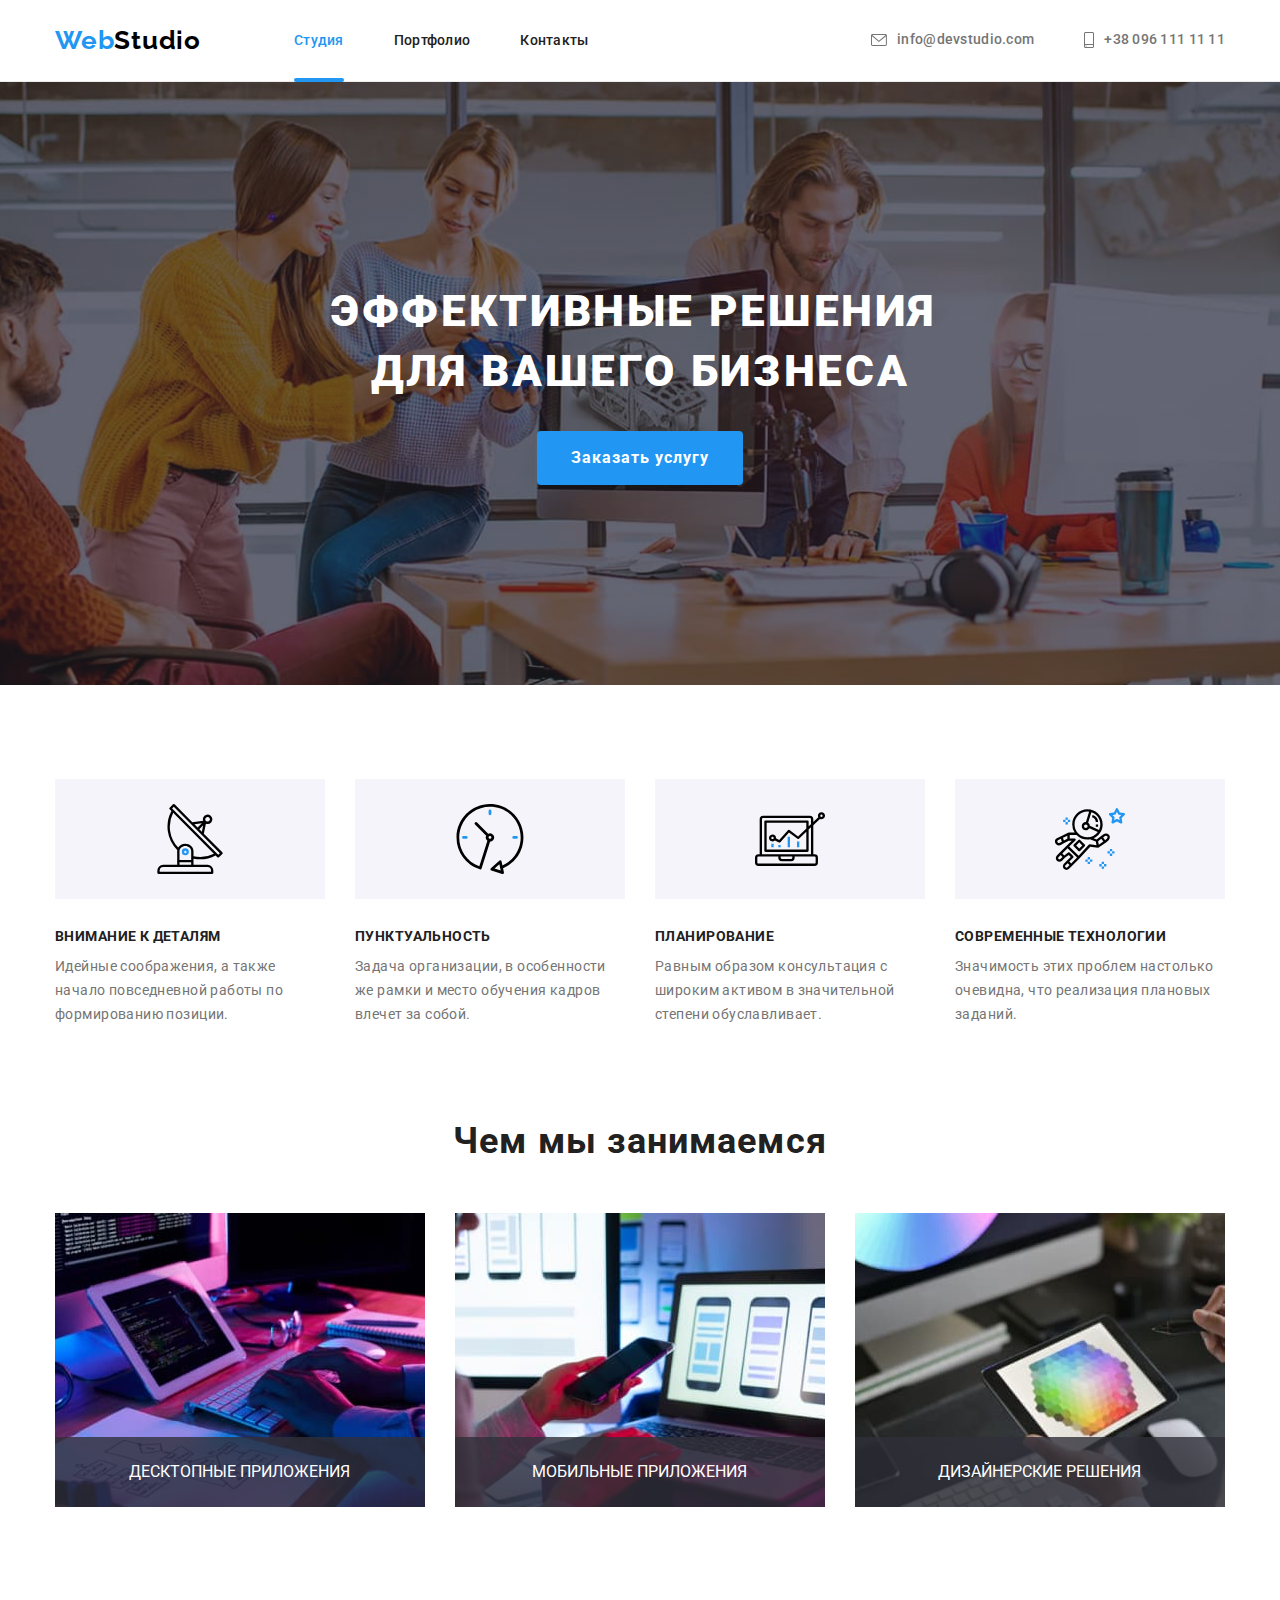
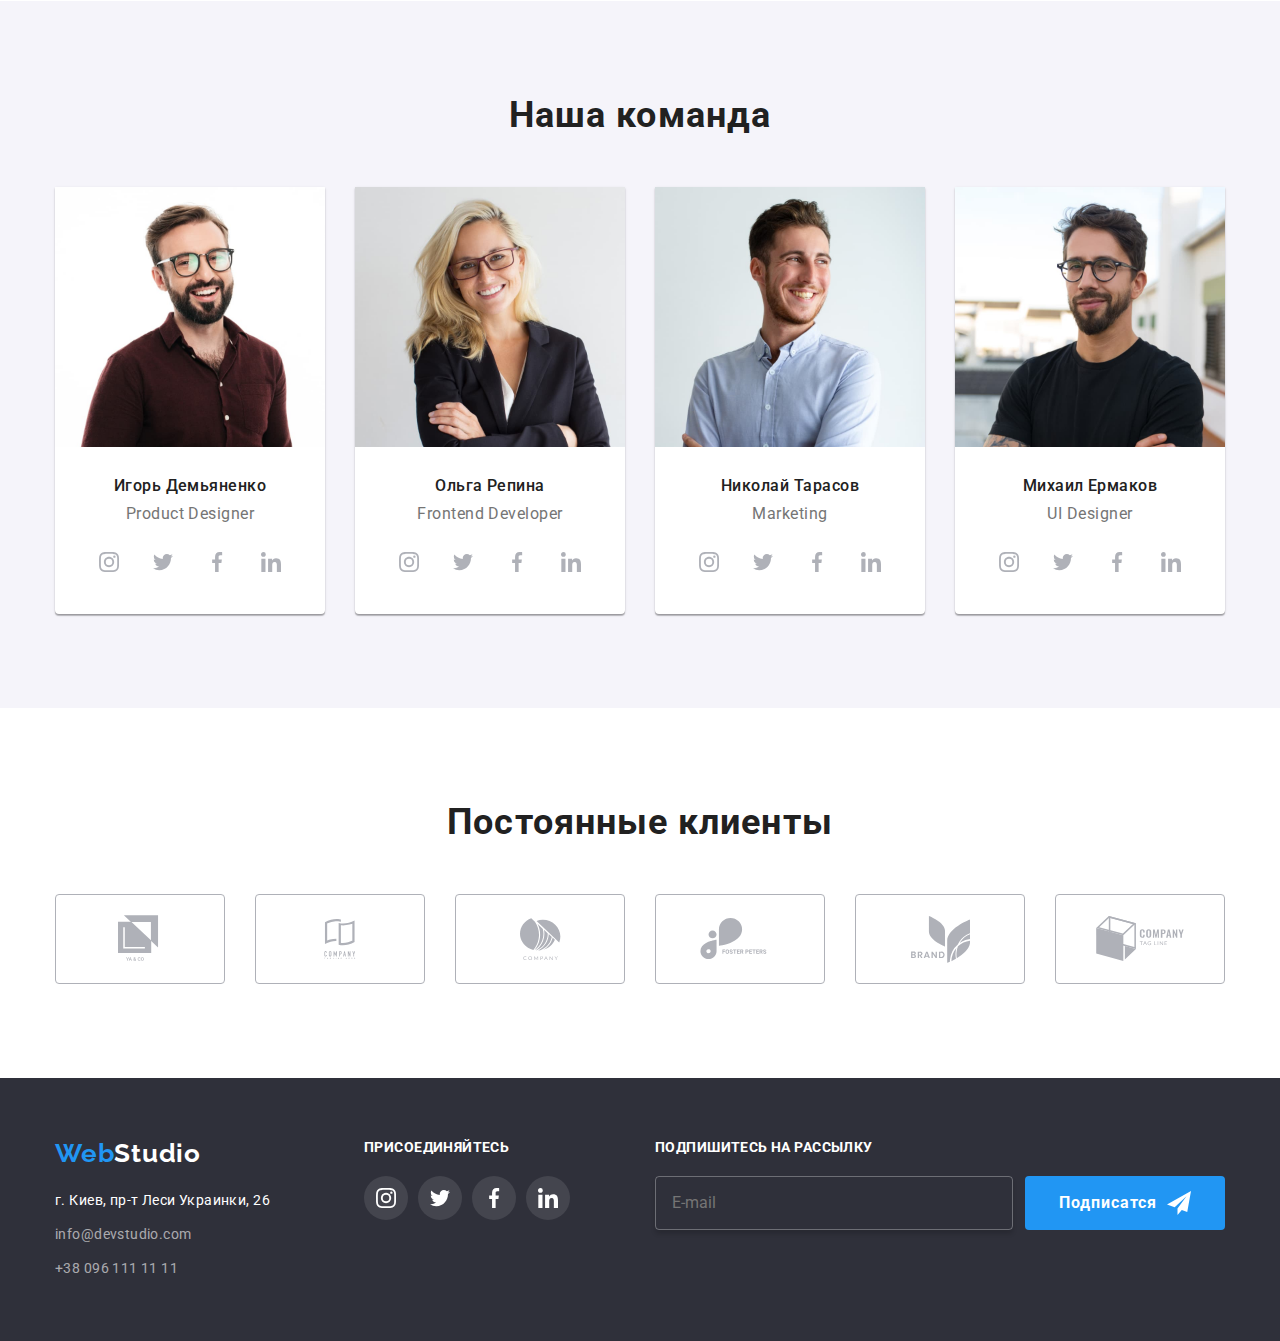
==== index.html @ 0a9b597f "added initial data" ====
<!DOCTYPE html>
<html lang="ru">
  <head>
    <meta charset="UTF-8" />
    <meta http-equiv="X-UA-Compatible" content="IE=edge" />
    <meta name="viewport" content="width=device-width, initial-scale=1.0" />
    <title>goit-markup-hw-01</title>
    <link
      href="https://fonts.googleapis.com/css2?family=Raleway:wght@700&family=Roboto:wght@400;500;700;900&display=swap"
      rel="stylesheet"
    />
    <link
      rel="stylesheet"
      href="https://cdnjs.cloudflare.com/ajax/libs/modern-normalize/1.0.0/modern-normalize.min.css"
    />
    <link rel="stylesheet" href="./CSS/styles.css" />
  </head>
  <body>
    <header class="header">
      <div class="container header-panel">
        <a href="./index.html" class="logo link-logo"><span class="logo-highlight">Web</span>Studio</a>
        <nav class="header-navigation">
          <ul class="navigation-list list">
            <li class="item"><a href="./index.html" class="link current">Студия</a></li>
            <li class="item"><a href="./portfolio.html" class="link">Портфолио</a></li>
            <li class="item"><a href="#" class="link">Контакты</a></li>
          </ul>
        </nav>
        <ul class="header-contacts-list list">
          <li class="item">
            <a href="mailto:info@devstudio.com" class="mail link">
              <svg class="icon-contacts" width="16" height="12">
                <use href="./images/firsticon.svg#icon-envelope"></use>
              </svg>
              info@devstudio.com
            </a>
          </li>
          <li class="item">
            <a href="tel:+380961111111" class="phone link">
              <svg class="icon-contacts" width="10" height="16">
                <use href="./images/firsticon.svg#icon-smartphone"></use>
              </svg>
              +38 096 111 11 11</a
            >
          </li>
        </ul>
      </div>
    </header>
    <main>
      <section class="hero">
        <h1 class="hero-title">Эффективные решения <br />для вашего бизнеса</h1>
        <button type="button" data-modal-open class="button-primary">Заказать услугу</button>
      </section>
      <section class="features">
        <div class="container">
          <h2 class="hidden-title">Наши особенности</h2>
          <ul class="features-list list">
            <li class="features-item">
              <div class="shell-icon">
                <svg class="icon" width="70" height="70">
                  <use href="./images/firsticon.svg#icon-antenna"></use>
                </svg>
              </div>
              <h3 class="title">Внимание к деталям</h3>
              <p class="text">Идейные соображения, а также начало повседневной работы по формированию позиции.</p>
            </li>
            <li class="features-item">
              <div class="shell-icon">
                <svg class="icon" width="70" height="70">
                  <use href="./images/firsticon.svg#icon-clock"></use>
                </svg>
              </div>
              <h3 class="title">Пунктуальность</h3>
              <p class="text">Задача организации, в особенности же рамки и место обучения кадров влечет за собой.</p>
            </li>
            <li class="features-item">
              <div class="shell-icon">
                <svg class="icon" width="70" height="70">
                  <use href="./images/firsticon.svg#icon-diagram"></use>
                </svg>
              </div>
              <h3 class="title">Планирование</h3>
              <p class="text">Равным образом консультация с широким активом в значительной степени обуславливает.</p>
            </li>
            <li class="features-item astronaut">
              <div class="shell-icon">
                <svg class="icon" width="70" height="70">
                  <use href="./images/firsticon.svg#icon-astronaut"></use>
                </svg>
              </div>
              <h3 class="title">Современные технологии</h3>
              <p class="text">Значимость этих проблем настолько очевидна, что реализация плановых заданий.</p>
            </li>
          </ul>
        </div>
      </section>
      <section class="work">
        <div class="container">
          <h2 class="work-title">Чем мы занимаемся</h2>
          <ul class="work-list list">
            <li class="work-item">
              <img src="./images/box1.jpg" alt="box1" width="370" class="work-img" />
              <p class="work-text">ДЕСКТОПНЫЕ ПРИЛОЖЕНИЯ</p>
            </li>
            <li class="work-item">
              <img src="./images/box2.jpg" alt="box2" width="370" class="work-img" />
              <p class="work-text">МОБИЛЬНЫЕ ПРИЛОЖЕНИЯ</p>
            </li>
            <li class="work-item">
              <img src="./images/box3.jpg" alt="box3" width="370" class="work-img" />
              <p class="work-text">ДИЗАЙНЕРСКИЕ РЕШЕНИЯ</p>
            </li>
          </ul>
        </div>
      </section>
      <section class="team">
        <div class="container">
          <h2 class="team-title">Наша команда</h2>
          <ul class="team-list list">
            <li class="list-item">
              <img src="./images/igor.jpg" alt="Игорь Демьяненко" width="270" class="team-photo" />
              <div class="team-description">
                <h3 class="title">Игорь Демьяненко</h3>
                <p class="text">Product Designer</p>
                <ul class="team-icon list">
                  <li class="icon-item">
                    <a
                      href="https://www.instagram.com/?hl=ru"
                      class="link-team-social"
                      target="_blank"
                      rel="noopener noreferer"
                    >
                      <svg class="icon-social" width="20" height="20">
                        <use href="./images/firsticon.svg#icon-instagram"></use>
                      </svg>
                    </a>
                  </li>
                  <li class="icon-item">
                    <a href="#" class="link-team-social" target="_blank" rel="noopener noreferer">
                      <svg class="icon-social" width="20" height="20">
                        <use href="./images/firsticon.svg#icon-twitter"></use>
                      </svg>
                    </a>
                  </li>
                  <li class="icon-item">
                    <a href="#" class="link-team-social" target="_blank" rel="noopener noreferer">
                      <svg class="icon-social" width="20" height="20">
                        <use href="./images/firsticon.svg#icon-facebook"></use>
                      </svg>
                    </a>
                  </li>
                  <li class="icon-item">
                    <a href="#" class="link-team-social" target="_blank" rel="noopener noreferer">
                      <svg class="icon-social" width="20" height="20">
                        <use href="./images/firsticon.svg#icon-linkedin"></use>
                      </svg>
                    </a>
                  </li>
                </ul>
              </div>
            </li>
            <li class="list-item">
              <img src="./images/olga.jpg" alt="Ольга Репина" width="270" class="team-photo" />
              <div class="team-description">
                <h3 class="title">Ольга Репина</h3>
                <p class="text">Frontend Developer</p>
                <ul class="team-icon list">
                  <li class="icon-item">
                    <a href="#" class="link-team-social" target="_blank" rel="noopener noreferer">
                      <svg class="icon-social" width="20" height="20">
                        <use href="./images/firsticon.svg#icon-instagram"></use>
                      </svg>
                    </a>
                  </li>
                  <li class="icon-item">
                    <a href="#" class="link-team-social" target="_blank" rel="noopener noreferer">
                      <svg class="icon-social" width="20" height="20">
                        <use href="./images/firsticon.svg#icon-twitter"></use>
                      </svg>
                    </a>
                  </li>
                  <li class="icon-item">
                    <a href="#" class="link-team-social" target="_blank" rel="noopener noreferer">
                      <svg class="icon-social" width="20" height="20">
                        <use href="./images/firsticon.svg#icon-facebook"></use>
                      </svg>
                    </a>
                  </li>
                  <li class="icon-item">
                    <a href="#" class="link-team-social" target="_blank" rel="noopener noreferer">
                      <svg class="icon-social" width="20" height="20">
                        <use href="./images/firsticon.svg#icon-linkedin"></use>
                      </svg>
                    </a>
                  </li>
                </ul>
              </div>
            </li>
            <li class="list-item">
              <img src="./images/nik.jpg" alt="Николай Тарасов" width="270" class="team-photo" />
              <div class="team-description">
                <h3 class="title">Николай Тарасов</h3>
                <p class="text">Marketing</p>
                <ul class="team-icon list">
                  <li class="icon-item">
                    <a href="#" class="link-team-social" target="_blank" rel="noopener noreferer">
                      <svg class="icon-social" width="20" height="20">
                        <use href="./images/firsticon.svg#icon-instagram"></use>
                      </svg>
                    </a>
                  </li>
                  <li class="icon-item">
                    <a href="#" class="link-team-social" target="_blank" rel="noopener noreferer">
                      <svg class="icon-social" width="20" height="20">
                        <use href="./images/firsticon.svg#icon-twitter"></use>
                      </svg>
                    </a>
                  </li>
                  <li class="icon-item">
                    <a href="#" class="link-team-social" target="_blank" rel="noopener noreferer">
                      <svg class="icon-social" width="20" height="20">
                        <use href="./images/firsticon.svg#icon-facebook"></use>
                      </svg>
                    </a>
                  </li>
                  <li class="icon-item">
                    <a href="#" class="link-team-social" target="_blank" rel="noopener noreferer">
                      <svg class="icon-social" width="20" height="20">
                        <use href="./images/firsticon.svg#icon-linkedin"></use>
                      </svg>
                    </a>
                  </li>
                </ul>
              </div>
            </li>
            <li class="list-item">
              <img src="./images/mikel.jpg" alt="Михаил Ермаков" width="270" class="team-photo" />
              <div class="team-description">
                <h3 class="title">Михаил Ермаков</h3>
                <p class="text">UI Designer</p>
                <ul class="team-icon list">
                  <li class="icon-item">
                    <a href="#" class="link link-team-social" target="_blank" rel="noopener noreferer">
                      <svg class="icon-social" width="20" height="20">
                        <use href="./images/firsticon.svg#icon-instagram"></use>
                      </svg>
                    </a>
                  </li>
                  <li class="icon-item">
                    <a href="#" class="link link-team-social" target="_blank" rel="noopener noreferer">
                      <svg class="icon-social" width="20" height="20">
                        <use href="./images/firsticon.svg#icon-twitter"></use>
                      </svg>
                    </a>
                  </li>
                  <li class="icon-item">
                    <a href="#" class="link link-team-social" target="_blank" rel="noopener noreferer">
                      <svg class="icon-social" width="20" height="20">
                        <use href="./images/firsticon.svg#icon-facebook"></use>
                      </svg>
                    </a>
                  </li>
                  <li class="icon-item">
                    <a href="#" class="link link-team-social" target="_blank" rel="noopener noreferer">
                      <svg class="icon-social" width="20" height="20">
                        <use href="./images/firsticon.svg#icon-linkedin"></use>
                      </svg>
                    </a>
                  </li>
                </ul>
              </div>
            </li>
          </ul>
        </div>
      </section>
      <section class="regular-customers">
        <div class="container">
          <h1 class="clients-title">Постоянные клиенты</h1>
          <ul class="clients-list">
            <li class="clients-item">
              <a href="#" class="link clients-link">
                <svg class="icon-social" width="44.27" height="49.23">
                  <use href="./images/firsticon.svg#icon-logo1"></use>
                </svg>
              </a>
            </li>
            <li class="clients-item">
              <a href="#" class="link clients-link">
                <svg class="icon-social" width="52" height="40">
                  <use href="./images/firsticon.svg#icon-logo2"></use>
                </svg>
              </a>
            </li>
            <li class="clients-item">
              <a href="#" class="link clients-link">
                <svg class="icon-social" width="41" height="42.6">
                  <use href="./images/firsticon.svg#icon-logo3"></use>
                </svg>
              </a>
            </li>
            <li class="clients-item">
              <a href="#" class="link clients-link">
                <svg class="icon-social" width="79.66" height="42.02">
                  <use href="./images/firsticon.svg#icon-logo4"></use>
                </svg>
              </a>
            </li>
            <li class="clients-item">
              <a href="#" class="link clients-link">
                <svg class="icon-social" width="59" height="47">
                  <use href="./images/firsticon.svg#icon-logo5"></use>
                </svg>
              </a>
            </li>
            <li class="clients-item">
              <a href="#" class="link clients-link">
                <svg class="icon-social" width="88.48" height="45.44">
                  <use href="./images/firsticon.svg#icon-logo6"></use>
                </svg>
              </a>
            </li>
          </ul>
        </div>
      </section>
    </main>

    <footer class="footer">
      <div class="container footer-container">
        <div class="logo-address-foter">
          <a href="/" class="logo footer-logo"> <span class="logo-highlight">Web</span>Studio </a>
          <address class="footer-address">
            <ul class="address-list list">
              <li class="address-list-location address-item">
                <a
                  href="https://goo.gl/maps/eqV23aZUYZTrV4pg6"
                  target="_blank"
                  rel="noopener noreferrer"
                  class="link map"
                >
                  г. Киев, пр-т Леси Украинки, 26
                </a>
              </li>
              <li class="address-item">
                <a href="mailto:info@devstudio.com" class="footer-mail link"> info@devstudio.com </a>
              </li>
              <li class="address-item">
                <a href="tel:+380961111111" class="footer-phone link"> +38 096 111 11 11 </a>
              </li>
            </ul>
          </address>
        </div>

        <div class="footer-social">
          <b class="social-text">ПРИСОЕДИНЯЙТЕСЬ</b>
          <ul class="team-icon list">
            <li class="icon-item">
              <a href="#" class="link-footer-social" target="_blank" rel="noopener noreferer">
                <svg class="icon-social" width="20" height="20">
                  <use href="./images/firsticon.svg#icon-instagram"></use>
                </svg>
              </a>
            </li>
            <li class="icon-item">
              <a href="#" class="link-footer-social" target="_blank" rel="noopener noreferer">
                <svg class="icon-social" width="20" height="20">
                  <use href="./images/firsticon.svg#icon-twitter"></use>
                </svg>
              </a>
            </li>
            <li class="icon-item">
              <a href="#" class="link-footer-social" target="_blank" rel="noopener noreferer">
                <svg class="icon-social" width="20" height="20">
                  <use href="./images/firsticon.svg#icon-facebook"></use>
                </svg>
              </a>
            </li>
            <li class="icon-item">
              <a href="#" class="link-footer-social" target="_blank" rel="noopener noreferer">
                <svg class="icon-social" width="20" height="20">
                  <use href="./images/firsticon.svg#icon-linkedin"></use>
                </svg>
              </a>
            </li>
          </ul>
        </div>

        <div class="subscribe">
          <b class="title-subscribe">Подпишитесь на рассылку</b>
          <form name="subscribe" class="subscribe-form">
            <input type="email" name="email" placeholder=" " class="input-email" autocomplete="off" />
            <label class="subscribe-label">E-mail</label>
            <button type="submit" class="button-primary button-send">
              <span>Подписатся</span>
              <svg class="icon-send" width="24" height="24">
                <use href="./images/firsticon.svg#icon-send"></use>
              </svg>
            </button>
          </form>
        </div>
      </div>
    </footer>

    <div class="backdrop is-hidden" data-modal>
      <div class="modal">
        <button type="button" class="close-modal-container" data-modal-close>
          <svg class="close-modal" width="18" height="18">
            <use href="./images/firsticon.svg#icon-close"></use>
          </svg>
        </button>
        <p class="modal-title">Оставьте свои данные, мы вам перезвоним</p>
        <form name="feedback-form">
          <ul class="list-modal list">
            <li class="list-modal__item">
              <label class="form-group">
                <span class="modal-label">Имя</span>
                <input type="text" name="name" class="modal-input" />
                <svg class="input-icon" width="18" height="18">
                  <use href="./images/firsticon.svg#icon-person-black"></use>
                </svg>
              </label>
            </li>

            <li class="list-modal__item">
              <label class="form-group">
                <span class="modal-label"> Телефон </span>
                <input type="tel" name="phone" class="modal-input" />
                <svg class="input-icon" width="18" height="18">
                  <use href="./images/firsticon.svg#icon-phone"></use>
                </svg>
              </label>
            </li>

            <li class="list-modal__item">
              <label class="form-group">
                <span class="modal-label"> Почта </span>
                <input type="email" name="mail" class="modal-input" />
                <svg class="input-icon" width="18" height="18">
                  <use href="./images/firsticon.svg#icon-post"></use>
                </svg>
              </label>
            </li>

            <li class="list-modal__item">
              <label class="form-group">
                <span class="modal-label"> Комментарий </span>
                <textarea name="comments" rows="10" placeholder="Введите текст" class="modal-textarea"></textarea>
              </label>
            </li>

            <li class="list-modal__item">
              <label class="agreement">
                <input type="checkbox" name="agreement" class="checkbox" />
                <span class="custom-checkbox"><span class="checkbox-icon"></span> </span>
                Соглашаюсь с рассылкой и принимаю <a href="#" class="link-agreement">Условия договора</a>
              </label>
            </li>
          </ul>

          <button type="submit" class="button-primary button-modal">Отправить</button>
        </form>
      </div>
    </div>
    <script src="./js/modal.js"></script>
  </body>
</html>
---- CSS/styles.css ----
:root {
  --primary-white-color: #ffffff;
  --active-color: #2196f3;
  --dominant-text-color: #757575;
  --logo-link-color: #000000;
  --main-dark-color: #212121;
  --bgc-grayish: #f5f4fa;
  --dark-bgc: #2f303a;
  --bgc-hero-section: #c4c4c4;
  --gradient-hero: rgba(47, 48, 58, 0.4), rgba(47, 48, 58, 0.4);
  --color-mail-phone: rgba(255, 255, 255, 0.6);
  --color-border-portfolio: #eeeeee;
  --color-border-header: #ececec;
  --team-icon-color: #afb1b8;
  --portfolio-item-gap: 30px;
  --card-shadow: 0px 1px 3px rgba(0, 0, 0, 0.12), 0px 1px 1px rgba(0, 0, 0, 0.14), 0px 2px 1px rgba(0, 0, 0, 0.2);
  --card-shadow-portfolio: 0px 1px 1px rgba(0, 0, 0, 0.12), 0px 4px 4px rgba(0, 0, 0, 0.06),
    1px 4px 6px rgba(0, 0, 0, 0.16);
  --shadow-button: 0px 3px 1px rgba(0, 0, 0, 0.1), 0px 1px 2px rgba(0, 0, 0, 0.08), 0px 2px 2px rgba(0, 0, 0, 0.12);
  --bgc-icon-footer: rgba(255, 255, 255, 0.1);
  --modal-placeholder-color: rgba(117, 117, 117, 0.5);
  --color-modal-input-border: rgba(33, 33, 33, 0.2);
  --bgc-work-text: rgba(47, 48, 58, 0.8);
  --bgc-thumb-overlay: rgba(33, 150, 243, 0.9);
  --bgc-modal-backdrop: rgba(0, 0, 0, 0.2);
  --button-modal-shadow: 0px 4px 4px rgba(0, 0, 0, 0.15);
  --border-input-email: rgba(255, 255, 255, 0.3);
  --main-cubic: cubic-bezier(0.4, 0, 0.2, 1);
}

/*#region ---Common Styles--- */

body {
  font-family: 'Roboto', sans-serif;
  color: var(--dominant-text-color);
  background-color: var(--primary-white-color);
}

h1,
h2,
h3,
h4,
h5,
h6,
p,
ul {
  margin: 0;
  padding: 0;
}

img {
  display: block;
  max-width: 100%;
}

.container {
  width: 1200px;
  padding: 0 15px;
  margin: 0 auto;
}

.header,
.work,
.features {
  background-color: var(--primary-white-color);
}

.link {
  text-decoration: none;
  transition: color 250ms var(--main-cubic);
}

.link-logo {
  text-decoration: none;
}

.logo.footer-logo {
  display: inline-block;
  margin-bottom: 20px;
  text-decoration: none;
  color: var(--primary-white-color);
}

.link:hover,
.link:focus {
  color: var(--active-color);
}

.list {
  list-style: none;
}

.hidden-title {
  position: absolute !important;
  clip: rect(1px 1px 1px 1px);
  clip: rect(1px, 1px, 1px, 1px);
  padding: 0 !important;
  border: 0 !important;
  height: 1px !important;
  width: 1px !important;
  overflow: hidden;
}

/*#endregion -------------------- Common Styles End -------------------- */

/*#region ---Header--- */

.header {
  border-bottom: 1px solid var(--color-border-header);
}

.header-panel {
  display: flex;
  align-items: center;
}

.logo {
  margin-right: 93px;

  font-family: 'Raleway', sans-serif;
  font-style: normal;
  font-weight: bold;
  font-size: 26px;
  line-height: 1.2;
  letter-spacing: 0.03em;
  color: var(--logo-link-color);
}

.logo-highlight {
  color: var(--active-color);
}

.navigation-list.list {
  display: flex;
}

.navigation-list .item + .item {
  margin-left: 50px;
}

.navigation-list .link {
  display: block;
  padding-top: 32px;
  padding-bottom: 32px;

  font-weight: 500;
  font-size: 14px;
  line-height: 1.2;
  letter-spacing: 0.02em;
  color: var(--main-dark-color);
  transition: color 250ms var(--main-cubic);
}

.navigation-list .link:hover,
.navigation-list .link:focus {
  color: var(--active-color);
}

.link.current {
  color: var(--active-color);
  position: relative;
}

.link.current::after {
  content: '';
  position: absolute;
  display: block;
  width: 100%;
  height: 4px;
  margin-bottom: -1px;
  bottom: 0;
  left: 0;
  background-color: var(--active-color);
  border-radius: 2px;
}

.header-contacts-list {
  display: flex;
  margin-left: auto;
}

.header-contacts-list .item + .item {
  margin-left: 50px;
}

.mail,
.phone {
  display: inline-flex;
  padding-top: 32px;
  padding-bottom: 32px;
  align-items: center;
  font-weight: 500;
  font-size: 14px;
  line-height: 1.14;
  letter-spacing: 0.02em;
  color: var(--dominant-text-color);
}

.icon-contacts {
  margin-right: 10px;
  fill: currentColor;
}

/*#endregion ---Header end--- */

/*#region ---button--- */
.button {
  display: inline-block;
  padding: 6px 22px;

  border-radius: 4px;
  border-color: transparent;
  font-family: inherit;
  font-weight: 500;
  font-size: 16px;
  line-height: 1.62;
  text-align: center;
  letter-spacing: 0.03em;

  background-color: var(--bgc-grayish);
  color: var(--main-dark-color);

  transition: background-color 250ms var(--main-cubic), color 250ms var(--main-cubic),
    box-shadow 250ms var(--main-cubic);
}

.button:hover,
.button:focus {
  background-color: var(--active-color);
  color: var(--primary-white-color);
  cursor: pointer;
  box-shadow: var(--shadow-button);
}

.button-primary {
  display: inline-block;
  min-width: 200px;
  padding: 10px 32px;

  border-radius: 4px;
  border-color: transparent;
  align-items: center;
  text-align: center;

  font-family: inherit;
  font-weight: 700;
  font-size: 16px;
  line-height: 1.87;
  letter-spacing: 0.06em;

  color: var(--primary-white-color);
  background-color: var(--active-color);
}

.button-primary:focus,
.button-primary:hover {
  cursor: pointer;
}

/*#endregion ---button end--- */

/*#region ----Footer---- */

.footer {
  padding: 60px 0;
  background-color: var(--dark-bgc);
}

.footer-container {
  display: flex;
}

.address-list-location {
  font-size: 14px;
  line-height: 1.71;
  letter-spacing: 0.03em;
}

.address-item:not(:last-child) {
  margin-bottom: 10px;
}

.map {
  font-family: inherit;
  font-style: normal;
  font-weight: normal;
  font-size: 14px;
  line-height: 1.71;
  letter-spacing: 0.03em;

  color: var(--primary-white-color);
}

.footer-mail,
.footer-phone {
  font-family: inherit;
  font-style: normal;
  font-weight: normal;
  font-size: 14px;
  line-height: 1.71;
  letter-spacing: 0.03em;

  color: var(--color-mail-phone);
}

.social-text {
  display: inline-block;
  margin-bottom: 20px;
  font-weight: 700;
  font-size: 14px;
  line-height: 1.14;
  letter-spacing: 0.03em;
  text-transform: uppercase;

  color: var(--primary-white-color);
}

.footer-social {
  margin-left: 70px;
}

.subscribe {
  margin-left: auto;
}

.subscribe-label {
  position: absolute;
  top: 50%;
  left: 17px;
  transform: translateY(-50%);
}

.title-subscribe {
  display: inline-block;
  margin-bottom: 20px;

  font-weight: bold;
  font-size: 14px;
  line-height: 1.14;
  letter-spacing: 0.03em;
  text-transform: uppercase;

  color: var(--primary-white-color);
}

.subscribe-form {
  position: relative;
  display: flex;
}

.input-email {
  padding: 15px 16px;
  min-width: 358px;

  color: var(--primary-white-color);
  background-color: transparent;
  border: 1px solid var(--border-input-email);
  box-shadow: var(--button-modal-shadow);
  border-radius: 4px;
}

.input-email:focus + .subscribe-label,
.input-email:not(:placeholder-shown) + .subscribe-label {
  opacity: 0;
}

.icon-send {
  margin-left: 10px;
}

.button-send {
  display: flex;
  justify-content: center;
  align-items: center;
  fill: var(--primary-white-color);

  min-height: 50px;
  margin-left: 12px;
}
/*#endregion ---Footer end--- */

/*#region -------------------- Index -------------------- */
.hero {
  max-width: 1600px;
  margin-left: auto;
  margin-right: auto;
  padding: 200px 0;

  text-align: center;

  background-color: var(--bgc-hero-section);
  background-image: linear-gradient(var(--gradient-hero)), url(../images/hero.jpg);
  background-position: center;
  background-size: cover;
  background-repeat: no-repeat;
}

.hero-title {
  margin-bottom: 30px;
  font-weight: 900;
  font-size: 44px;
  line-height: 1.36;
  letter-spacing: 0.06em;
  text-transform: uppercase;
  white-space: pre;

  color: var(--primary-white-color);
}

.work {
  padding-bottom: 94px;
}

.features,
.team,
.portfolio,
.regular-customers {
  padding: 94px 0;
}

.features-list {
  display: flex;
  justify-content: space-between;
  flex-wrap: wrap;
}

.features-item {
  flex-basis: calc((100% - 90px) / 4);
}

.features-list .title {
  margin-bottom: 10px;
  font-size: 14px;
  line-height: 1.14;
  letter-spacing: 0.03em;
  text-transform: uppercase;

  color: var(--main-dark-color);
}

.features-list .text {
  font-size: 14px;
  line-height: 1.71;
  letter-spacing: 0.03em;

  color: var(--dominant-text-color);
}

.shell-icon {
  display: flex;
  width: 270px;
  height: 120px;
  background-color: var(--bgc-grayish);
  justify-content: center;
  align-items: center;
  margin-bottom: 30px;
}

.team {
  background: var(--bgc-grayish);
}

.icon-item + .icon-item {
  margin-left: 10px;
}

.team-icon {
  display: flex;
  justify-content: center;
  align-items: center;
}

.link-team-social {
  display: flex;
  height: 44px;
  width: 44px;
  border-radius: 50px;
  justify-content: center;
  align-items: center;
  background-color: var(--primary-white-color);
  fill: var(--team-icon-color);
  transition: fill 250ms var(--main-cubic), background-color 250ms var(--main-cubic);
}

.link-team-social:hover,
.link-team-social:focus {
  background-color: var(--active-color);
  fill: var(--primary-white-color);
}

.link-footer-social {
  display: flex;
  height: 44px;
  width: 44px;
  border-radius: 50px;
  justify-content: center;
  align-items: center;
  fill: var(--primary-white-color);
  background-color: var(--bgc-icon-footer);
  transition: background-color 250ms var(--main-cubic);
}

.link-footer-social:hover,
.link-footer-social:focus {
  background-color: var(--active-color);
}

.team-list .text {
  margin-bottom: 16px;
}

.team-description {
  padding: 30px 32px;
}

.work-list {
  display: flex;
  flex-wrap: wrap;
}

.work-item {
  position: relative;

  width: calc((100% - 2 * 30px) / 3);
  margin-right: 30px;
}

.work-item:nth-child(3n) {
  margin-right: 0;
}

.work-text {
  position: absolute;
  display: flex;
  bottom: 0;
  width: 100%;
  height: 70px;
  justify-content: center;
  align-items: center;
  background-color: var(--bgc-work-text);
  color: var(--primary-white-color);
}

.work-title,
.team-title,
.clients-title {
  margin-bottom: 50px;
  text-align: center;

  font-size: 36px;
  line-height: 1.16;
  letter-spacing: 0.03em;

  color: var(--main-dark-color);
}

.team-list .title {
  margin-bottom: 10px;
  text-align: center;

  font-weight: 500;
  font-size: 16px;
  line-height: 1.18;
  letter-spacing: 0.03em;

  color: var(--main-dark-color);
}

.list-item {
  flex-basis: calc((100% - 3 * 30px) / 4);
  margin-right: 30px;
  text-align: center;

  border-radius: 0px 0px 4px 4px;
  box-shadow: var(--card-shadow);

  background-color: var(--primary-white-color);
}

.list-item:nth-child(4n) {
  margin-right: 0;
}

.team-list {
  display: flex;
  flex-wrap: wrap;
}

.team-list .text {
  font-size: 16px;
  line-height: 1.18;
  letter-spacing: 0.03em;

  color: var(--dominant-text-color);
}

.clients-list {
  display: flex;
  list-style: none;
}

.clients-item + .clients-item {
  margin-left: 30px;
}

.clients-link {
  display: flex;
  width: 170px;
  height: 90px;
  border: 1px solid var(--team-icon-color);
  border-radius: 4px;
  fill: var(--team-icon-color);
  align-items: center;
  justify-content: center;

  transition: fill 250ms var(--main-cubic), border-color 250ms var(--main-cubic);
}

.clients-link:hover,
.clients-link:focus {
  fill: var(--active-color);
  border-color: var(--active-color);
}

/*#endregion -------------------- Index end -------------------- */

/*#region -------------------- Portfolio -------------------- */

/* Main */

.portfolio .portfolio-title {
  font-weight: 700;
  font-size: 18px;
  line-height: 2;
  letter-spacing: 0.06em;
  color: var(--main-dark-color);
}

.portfolio-list .text {
  color: var(--dominant-text-color);
  font-size: 16px;
  line-height: 1.87;
  letter-spacing: 0.03em;
}

.portfolio-filter {
  display: flex;
  flex-wrap: wrap;
  justify-content: center;
  margin-bottom: 50px;
}

.filter-item + .filter-item {
  margin-left: 8px;
}

.portfolio-list.list {
  display: flex;
  flex-wrap: wrap;
  margin-left: calc(-1 * var(--portfolio-item-gap));
  margin-top: calc(-1 * var(--portfolio-item-gap));
}

.portfolio-item {
  flex-basis: calc((100% - 3 * 30px) / 3);
  margin-left: var(--portfolio-item-gap);
  margin-top: var(--portfolio-item-gap);

  background-color: var(--primary-white-color);
}

.portfolio-description {
  padding: 20px 24px;
  border-right: 1px solid var(--color-border-portfolio);
  border-left: 1px solid var(--color-border-portfolio);
  border-bottom: 1px solid var(--color-border-portfolio);
}
.link-card:hover,
.link-card:focus {
  display: block;
  box-shadow: var(--card-shadow-portfolio);
}

.link-card {
  transition: box-shadow 250ms var(--main-cubic);
}

.link-card:hover .thumb-container-overlay,
.link-card:focus .thumb-container-overlay {
  opacity: 1;
  transform: translateY(0);
}

.portfolio-thumb {
  position: relative;
  overflow: hidden;
}

.thumb-container-overlay {
  position: absolute;
  display: block;
  top: 0;
  left: 0;
  width: 100%;
  height: 100%;
  padding: 63px 24px;

  background-color: var(--bgc-thumb-overlay);

  opacity: 0;
  transform: translateY(100%);
  transition: opacity 250ms var(--main-cubic), transform 250ms var(--main-cubic);
}

.thumb-description {
  font-size: 18px;
  line-height: 1.56;
  letter-spacing: 0.03em;

  color: var(--primary-white-color);
}
/*#endregion -------------------- Portfolio end -------------------- */

/* #region  -------------------- modal window --------------------*/
.backdrop {
  position: fixed;
  left: 0;
  top: 0;

  width: 100%;
  height: 100%;
  background-color: var(--bgc-modal-backdrop);

  opacity: 1;
  transition: opacity 250ms var(--main-cubic);
}

.modal {
  position: absolute;
  left: 50%;
  top: 50%;
  min-width: 528px;
  min-height: 581px;

  padding: 40px;

  background-color: var(--primary-white-color);
  box-shadow: var(--card-shadow);
  border-radius: 4px;
  transform: translate(-50%, -50%);
}

.backdrop.is-hidden {
  opacity: 0;
  pointer-events: none;
}

.close-modal {
  fill: var(--logo-link-color);
  transition: fill 250ms var(--main-cubic);
}

.close-modal-container:hover .close-modal,
.close-modal-container:focus .close-modal {
  fill: var(--active-color);
}

.close-modal-container {
  position: absolute;
  right: 8px;
  top: 8px;

  display: flex;
  justify-content: center;
  align-items: center;

  border-radius: 50%;
  width: 30px;
  height: 30px;

  cursor: pointer;
  background-color: var(--primary-white-color);
  border: 1px solid var(--logo-link-color);
}

.modal-title {
  margin-bottom: 12px;

  font-weight: 700;
  font-size: 20px;
  line-height: 1.15;
  text-align: center;
  letter-spacing: 0.03em;

  color: var(--main-dark-color);
}

.modal-textarea {
  resize: none;
  padding: 12px 16px;

  border: 1px solid var(--color-modal-input-border);
  box-sizing: border-box;
  border-radius: 4px;

  transition: border-color 250ms var(--main-cubic);
}

.modal-textarea::placeholder {
  font-size: 12px;
  line-height: 1.16px;
  letter-spacing: 0.01em;

  padding-top: 12px;

  color: var(--modal-placeholder-color);
}

.modal-textarea:focus-within {
  outline-style: none;
  fill: var(--active-color);
  border-color: var(--active-color);
}

.form-group {
  position: relative;
  display: flex;
  flex-direction: column;
}

.list-modal__item {
  margin-bottom: 10px;
}

.list-modal__item:nth-child(4) {
  margin-bottom: 20px;
}

.list-modal {
  margin-bottom: 30px;
}
.form-group:focus-within .input-icon {
  fill: var(--active-color);
}

.link-agreement {
  color: var(--active-color);
  margin-left: 3px;
}

.button-modal {
  margin-left: 50%;
  margin-right: 50%;
  transform: translateX(-50%);
  transition: box-shadow 250ms var(--main-cubic);
}

.button-modal:hover,
.button-modal:focus {
  box-shadow: var(--button-modal-shadow);
}

.modal-label {
  margin-bottom: 4px;

  font-size: 12px;
  line-height: 1.16;
  letter-spacing: 0.01em;

  color: var(--dominant-text-color);
}

.modal-input {
  padding: 11px 35px;

  border: 1px solid var(--color-modal-input-border);
  box-sizing: border-box;
  border-radius: 4px;
  transition: border-color 250ms var(--main-cubic);
}

.modal-input:focus {
  outline-style: none;
  border-color: var(--active-color);
}

.input-icon {
  position: absolute;
  top: 50%;
  left: 12px;
  transition: fill 250ms var(--main-cubic);
}

.agreement {
  display: flex;
  margin-left: auto;
  margin-right: auto;
  align-items: center;
  justify-content: center;
  white-space: nowrap;
}

.custom-checkbox {
  display: inline-flex;
  align-items: center;
  width: 16px;
  height: 15px;
  border: 1px solid var(--logo-link-color);
  margin-right: 8px;
  transition: background-color 250ms var(--main-cubic), border-color 250ms var(--main-cubic);
}

.checkbox:checked + .custom-checkbox {
  border-color: var(--active-color);
  background-color: var(--active-color);
}

.checkbox-icon {
  display: block;
  width: 100%;
  height: 100%;
  border: none;
  background-color: transparent;

  background-image: url(../images/check.svg);
  background-origin: border-box;
  background-size: 120%;
  background-position: center;

  opacity: 0;
  transition: opacity 250ms var(--main-cubic);
}

.checkbox:checked ~ * .checkbox-icon {
  opacity: 1;
}

.checkbox:focus + .custom-checkbox {
  outline: 2px solid var(--active-color);
}

.checkbox:focus:not(:focus-visible) + .custom-checkbox {
  outline: none;
}

.checkbox {
  position: absolute !important;
  clip: rect(1px 1px 1px 1px);
  clip: rect(1px, 1px, 1px, 1px);
  padding: 0 !important;
  border: 0 !important;
  height: 1px !important;
  width: 1px !important;
  overflow: hidden;
}
/* #endregion  -------------------- modal window --------------------*/
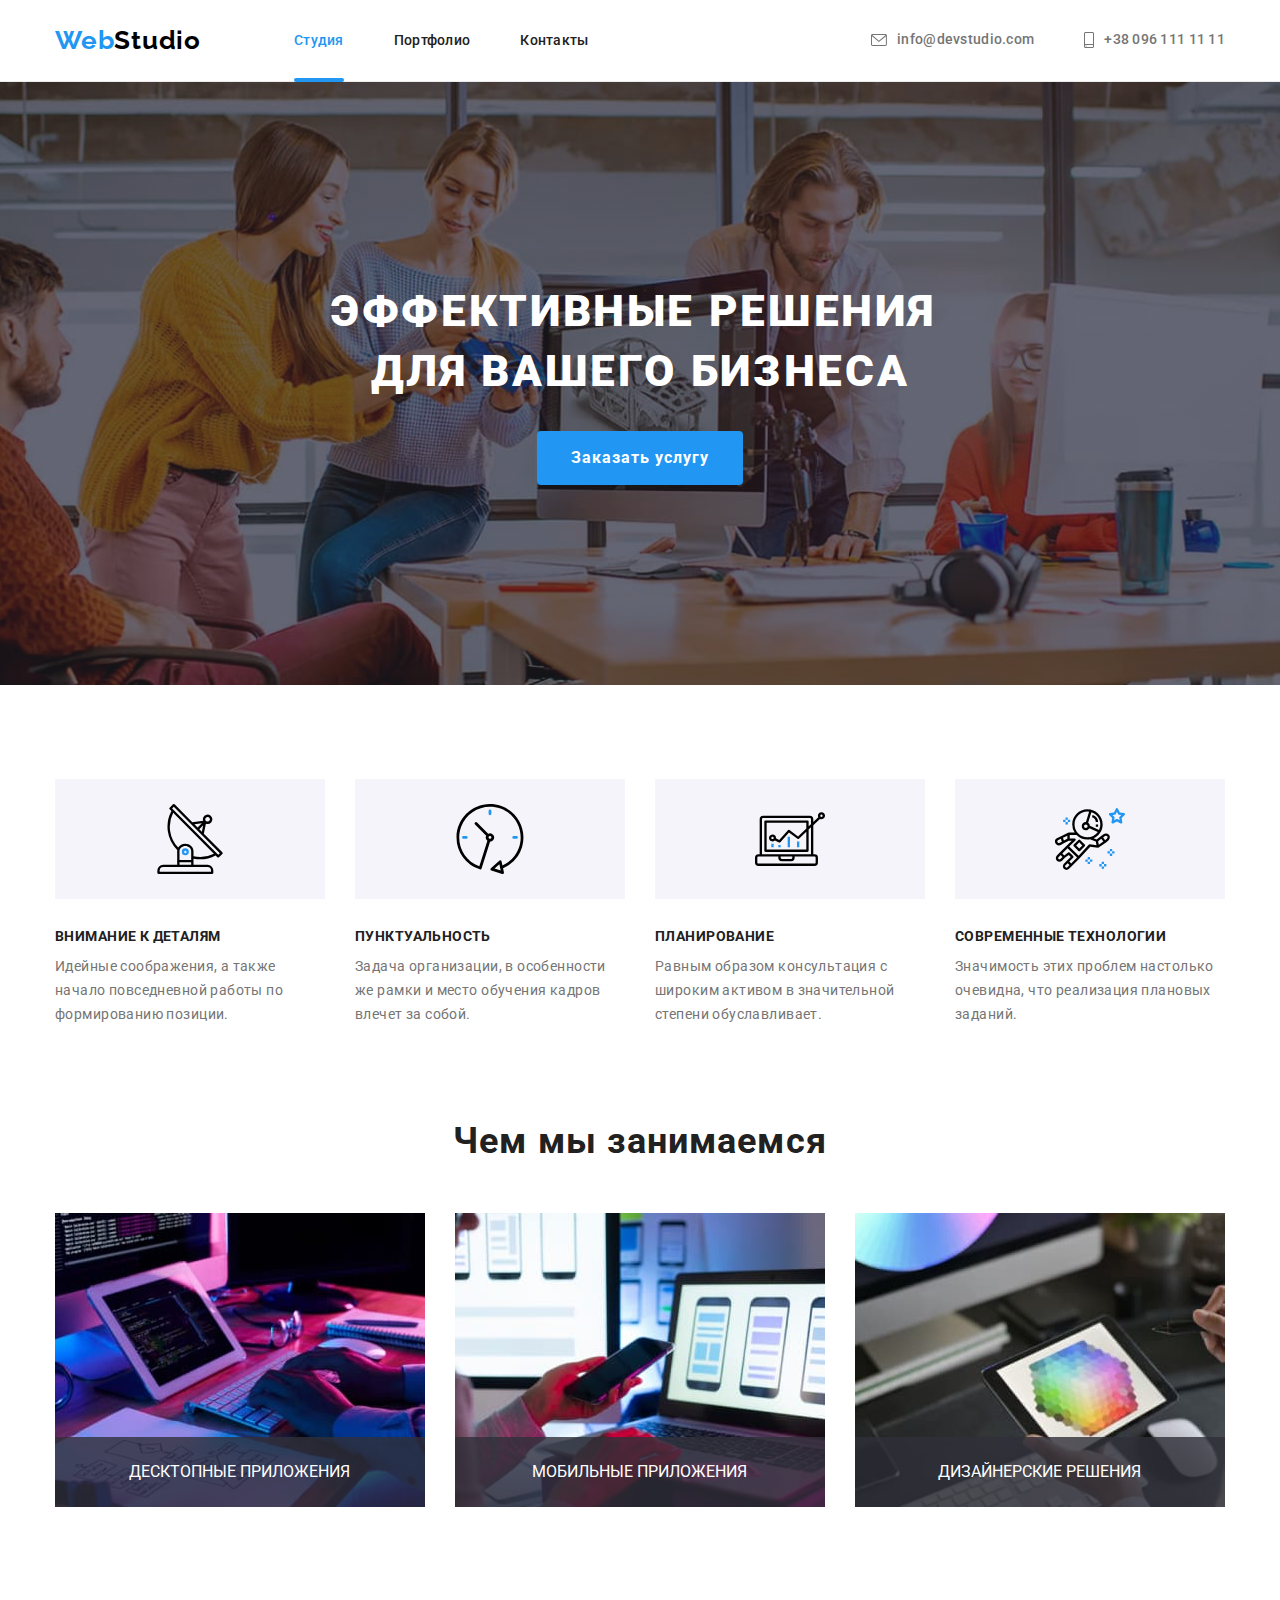
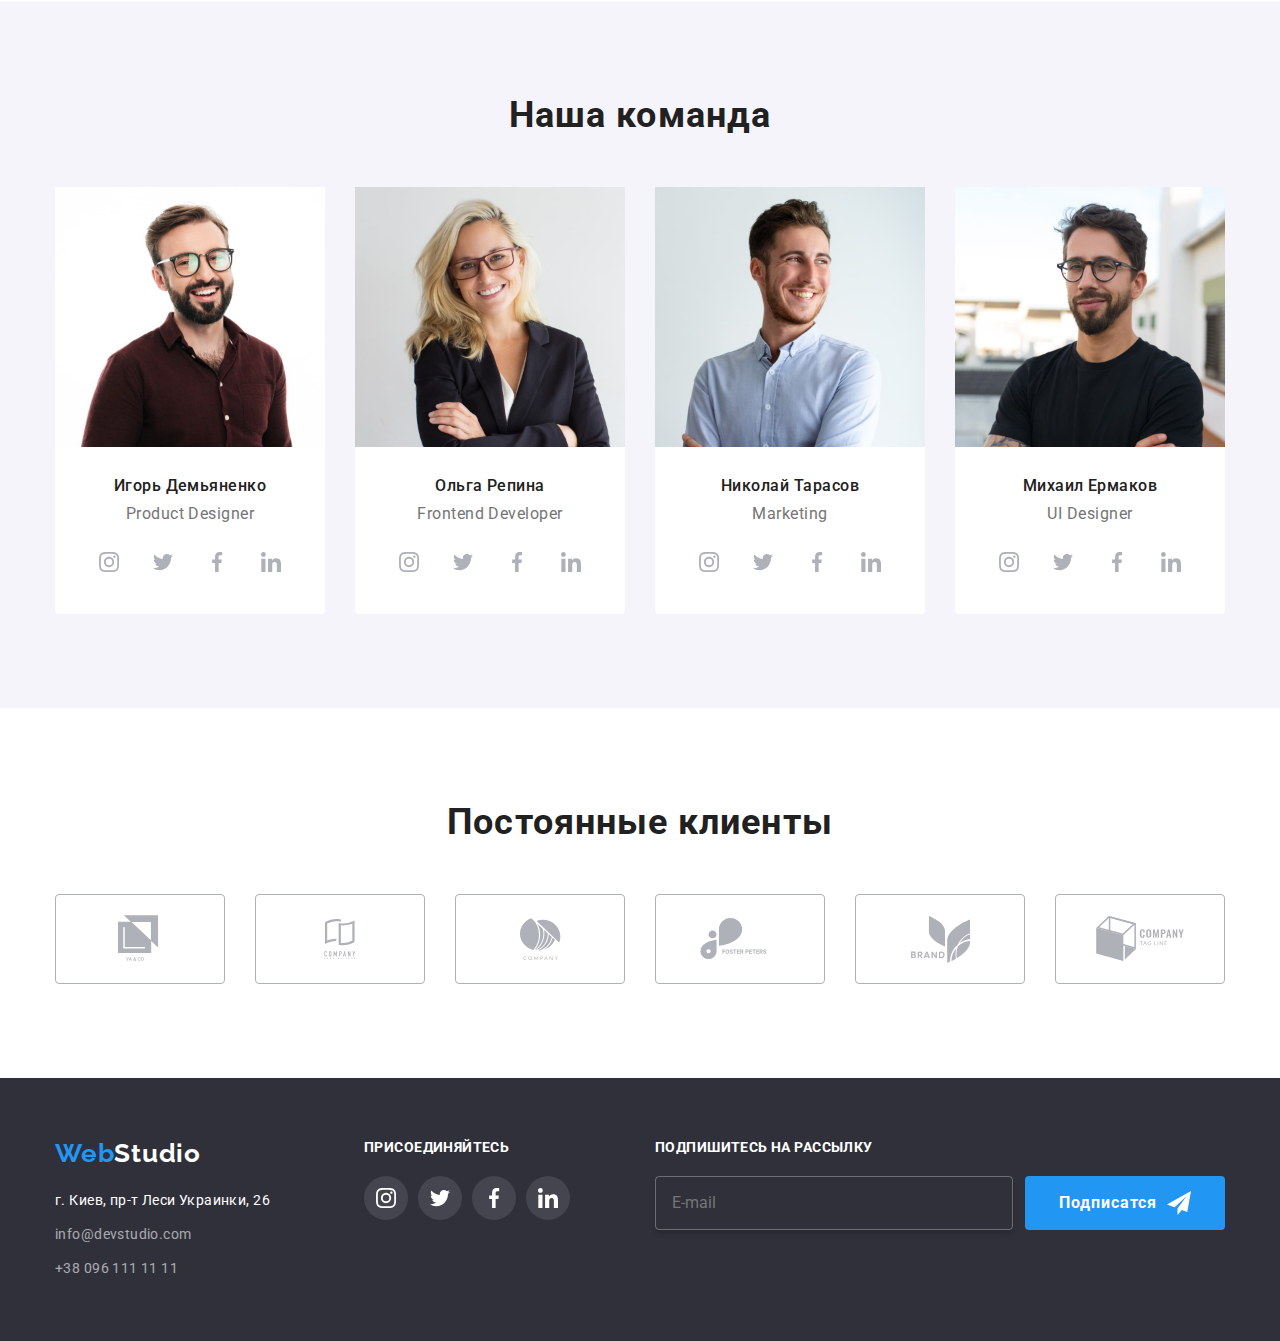
==== commit 700597d6: "перешёл на сас" ====
--- a/index.html
+++ b/index.html
@@ -13,120 +13,130 @@
       rel="stylesheet"
       href="https://cdnjs.cloudflare.com/ajax/libs/modern-normalize/1.0.0/modern-normalize.min.css"
     />
-    <link rel="stylesheet" href="./CSS/styles.css" />
+    <link rel="stylesheet" href="./css/main.min.css" />
   </head>
   <body>
     <header class="header">
-      <div class="container header-panel">
-        <a href="./index.html" class="logo link-logo"><span class="logo-highlight">Web</span>Studio</a>
-        <nav class="header-navigation">
-          <ul class="navigation-list list">
-            <li class="item"><a href="./index.html" class="link current">Студия</a></li>
-            <li class="item"><a href="./portfolio.html" class="link">Портфолио</a></li>
-            <li class="item"><a href="#" class="link">Контакты</a></li>
+      <div class="header__panel">
+        <a href="./index.html" class="logo"><span class="logo__highlight">Web</span>Studio</a>
+        <nav class="navigation">
+          <ul class="navigation__list">
+            <li class="navigation__item">
+              <a href="./index.html" class="navigation__link navigation__current">Студия</a>
+            </li>
+            <li class="navigation__item"><a href="./portfolio.html" class="navigation__link">Портфолио</a></li>
+            <li class="navigation__item"><a href="#" class="navigation__link">Контакты</a></li>
           </ul>
         </nav>
-        <ul class="header-contacts-list list">
-          <li class="item">
-            <a href="mailto:info@devstudio.com" class="mail link">
-              <svg class="icon-contacts" width="16" height="12">
+        <ul class="contacts">
+          <li class="contacts__item">
+            <a href="mailto:info@devstudio.com" class="contacts__mail">
+              <svg class="contacts__icon" width="16" height="12">
                 <use href="./images/firsticon.svg#icon-envelope"></use>
               </svg>
               info@devstudio.com
             </a>
           </li>
-          <li class="item">
-            <a href="tel:+380961111111" class="phone link">
-              <svg class="icon-contacts" width="10" height="16">
+          <li class="contacts__item">
+            <a href="tel:+380961111111" class="contacts__phone">
+              <svg class="contacts__icon" width="10" height="16">
                 <use href="./images/firsticon.svg#icon-smartphone"></use>
               </svg>
-              +38 096 111 11 11</a
-            >
+              +38 096 111 11 11
+            </a>
           </li>
         </ul>
       </div>
     </header>
     <main>
-      <section class="hero">
-        <h1 class="hero-title">Эффективные решения <br />для вашего бизнеса</h1>
-        <button type="button" data-modal-open class="button-primary">Заказать услугу</button>
+      <section class="section-hero">
+        <h1 class="section-hero__title">Эффективные решения <br />для вашего бизнеса</h1>
+        <button type="button" data-modal-open class="button__primary">Заказать услугу</button>
       </section>
-      <section class="features">
-        <div class="container">
-          <h2 class="hidden-title">Наши особенности</h2>
-          <ul class="features-list list">
-            <li class="features-item">
-              <div class="shell-icon">
+      <section class="section-features">
+        <div class="section-features__container">
+          <h2 class="hidden">Наши особенности</h2>
+          <ul class="features-list">
+            <li class="features-list__item">
+              <div class="features-list__icon">
                 <svg class="icon" width="70" height="70">
                   <use href="./images/firsticon.svg#icon-antenna"></use>
                 </svg>
               </div>
-              <h3 class="title">Внимание к деталям</h3>
-              <p class="text">Идейные соображения, а также начало повседневной работы по формированию позиции.</p>
-            </li>
-            <li class="features-item">
-              <div class="shell-icon">
+              <h3 class="features-list__title">Внимание к деталям</h3>
+              <p class="features-list__text">
+                Идейные соображения, а также начало повседневной работы по формированию позиции.
+              </p>
+            </li>
+            <li class="features-list__item">
+              <div class="features-list__icon">
                 <svg class="icon" width="70" height="70">
                   <use href="./images/firsticon.svg#icon-clock"></use>
                 </svg>
               </div>
-              <h3 class="title">Пунктуальность</h3>
-              <p class="text">Задача организации, в особенности же рамки и место обучения кадров влечет за собой.</p>
-            </li>
-            <li class="features-item">
-              <div class="shell-icon">
+              <h3 class="features-list__title">Пунктуальность</h3>
+              <p class="features-list__text">
+                Задача организации, в особенности же рамки и место обучения кадров влечет за собой.
+              </p>
+            </li>
+            <li class="features-list__item">
+              <div class="features-list__icon">
                 <svg class="icon" width="70" height="70">
                   <use href="./images/firsticon.svg#icon-diagram"></use>
                 </svg>
               </div>
-              <h3 class="title">Планирование</h3>
-              <p class="text">Равным образом консультация с широким активом в значительной степени обуславливает.</p>
-            </li>
-            <li class="features-item astronaut">
-              <div class="shell-icon">
+              <h3 class="features-list__title">Планирование</h3>
+              <p class="features-list__text">
+                Равным образом консультация с широким активом в значительной степени обуславливает.
+              </p>
+            </li>
+            <li class="features-list__item astronaut">
+              <div class="features-list__icon">
                 <svg class="icon" width="70" height="70">
                   <use href="./images/firsticon.svg#icon-astronaut"></use>
                 </svg>
               </div>
-              <h3 class="title">Современные технологии</h3>
-              <p class="text">Значимость этих проблем настолько очевидна, что реализация плановых заданий.</p>
+              <h3 class="features-list__title">Современные технологии</h3>
+              <p class="features-list__text">
+                Значимость этих проблем настолько очевидна, что реализация плановых заданий.
+              </p>
             </li>
           </ul>
         </div>
       </section>
-      <section class="work">
-        <div class="container">
-          <h2 class="work-title">Чем мы занимаемся</h2>
-          <ul class="work-list list">
-            <li class="work-item">
+      <section class="section-work">
+        <div class="section-work__container">
+          <h2 class="section-work__title">Чем мы занимаемся</h2>
+          <ul class="activity-list">
+            <li class="activity-list__item">
               <img src="./images/box1.jpg" alt="box1" width="370" class="work-img" />
-              <p class="work-text">ДЕСКТОПНЫЕ ПРИЛОЖЕНИЯ</p>
-            </li>
-            <li class="work-item">
+              <p class="activity-list__text">ДЕСКТОПНЫЕ ПРИЛОЖЕНИЯ</p>
+            </li>
+            <li class="activity-list__item">
               <img src="./images/box2.jpg" alt="box2" width="370" class="work-img" />
-              <p class="work-text">МОБИЛЬНЫЕ ПРИЛОЖЕНИЯ</p>
-            </li>
-            <li class="work-item">
+              <p class="activity-list__text">МОБИЛЬНЫЕ ПРИЛОЖЕНИЯ</p>
+            </li>
+            <li class="activity-list__item">
               <img src="./images/box3.jpg" alt="box3" width="370" class="work-img" />
-              <p class="work-text">ДИЗАЙНЕРСКИЕ РЕШЕНИЯ</p>
+              <p class="activity-list__text">ДИЗАЙНЕРСКИЕ РЕШЕНИЯ</p>
             </li>
           </ul>
         </div>
       </section>
-      <section class="team">
-        <div class="container">
-          <h2 class="team-title">Наша команда</h2>
-          <ul class="team-list list">
-            <li class="list-item">
+      <section class="section-team">
+        <div class="section-team__container">
+          <h2 class="section-team__title">Наша команда</h2>
+          <ul class="team">
+            <li class="team__item">
               <img src="./images/igor.jpg" alt="Игорь Демьяненко" width="270" class="team-photo" />
-              <div class="team-description">
-                <h3 class="title">Игорь Демьяненко</h3>
-                <p class="text">Product Designer</p>
-                <ul class="team-icon list">
-                  <li class="icon-item">
+              <div class="team__description">
+                <h3 class="team__title">Игорь Демьяненко</h3>
+                <p class="team__text">Product Designer</p>
+                <ul class="team-list">
+                  <li class="team-list__icon-item">
                     <a
                       href="https://www.instagram.com/?hl=ru"
-                      class="link-team-social"
+                      class="team-list__link team-list__link--main"
                       target="_blank"
                       rel="noopener noreferer"
                     >
@@ -135,22 +145,22 @@
                       </svg>
                     </a>
                   </li>
-                  <li class="icon-item">
-                    <a href="#" class="link-team-social" target="_blank" rel="noopener noreferer">
+                  <li class="team-list__icon-item">
+                    <a href="#" class="team-list__link team-list__link--main" target="_blank" rel="noopener noreferer">
                       <svg class="icon-social" width="20" height="20">
                         <use href="./images/firsticon.svg#icon-twitter"></use>
                       </svg>
                     </a>
                   </li>
-                  <li class="icon-item">
-                    <a href="#" class="link-team-social" target="_blank" rel="noopener noreferer">
+                  <li class="team-list__icon-item">
+                    <a href="#" class="team-list__link team-list__link--main" target="_blank" rel="noopener noreferer">
                       <svg class="icon-social" width="20" height="20">
                         <use href="./images/firsticon.svg#icon-facebook"></use>
                       </svg>
                     </a>
                   </li>
-                  <li class="icon-item">
-                    <a href="#" class="link-team-social" target="_blank" rel="noopener noreferer">
+                  <li class="team-list__icon-item">
+                    <a href="#" class="team-list__link team-list__link--main" target="_blank" rel="noopener noreferer">
                       <svg class="icon-social" width="20" height="20">
                         <use href="./images/firsticon.svg#icon-linkedin"></use>
                       </svg>
@@ -159,35 +169,35 @@
                 </ul>
               </div>
             </li>
-            <li class="list-item">
+            <li class="team__item">
               <img src="./images/olga.jpg" alt="Ольга Репина" width="270" class="team-photo" />
-              <div class="team-description">
-                <h3 class="title">Ольга Репина</h3>
-                <p class="text">Frontend Developer</p>
-                <ul class="team-icon list">
-                  <li class="icon-item">
-                    <a href="#" class="link-team-social" target="_blank" rel="noopener noreferer">
+              <div class="team__description">
+                <h3 class="team__title">Ольга Репина</h3>
+                <p class="team__text">Frontend Developer</p>
+                <ul class="team-list">
+                  <li class="team-list__icon-item">
+                    <a href="#" class="team-list__link team-list__link--main" target="_blank" rel="noopener noreferer">
                       <svg class="icon-social" width="20" height="20">
                         <use href="./images/firsticon.svg#icon-instagram"></use>
                       </svg>
                     </a>
                   </li>
-                  <li class="icon-item">
-                    <a href="#" class="link-team-social" target="_blank" rel="noopener noreferer">
+                  <li class="team-list__icon-item">
+                    <a href="#" class="team-list__link team-list__link--main" target="_blank" rel="noopener noreferer">
                       <svg class="icon-social" width="20" height="20">
                         <use href="./images/firsticon.svg#icon-twitter"></use>
                       </svg>
                     </a>
                   </li>
-                  <li class="icon-item">
-                    <a href="#" class="link-team-social" target="_blank" rel="noopener noreferer">
+                  <li class="team-list__icon-item">
+                    <a href="#" class="team-list__link team-list__link--main" target="_blank" rel="noopener noreferer">
                       <svg class="icon-social" width="20" height="20">
                         <use href="./images/firsticon.svg#icon-facebook"></use>
                       </svg>
                     </a>
                   </li>
-                  <li class="icon-item">
-                    <a href="#" class="link-team-social" target="_blank" rel="noopener noreferer">
+                  <li class="team-list__icon-item">
+                    <a href="#" class="team-list__link team-list__link--main" target="_blank" rel="noopener noreferer">
                       <svg class="icon-social" width="20" height="20">
                         <use href="./images/firsticon.svg#icon-linkedin"></use>
                       </svg>
@@ -196,35 +206,35 @@
                 </ul>
               </div>
             </li>
-            <li class="list-item">
+            <li class="team__item">
               <img src="./images/nik.jpg" alt="Николай Тарасов" width="270" class="team-photo" />
-              <div class="team-description">
-                <h3 class="title">Николай Тарасов</h3>
-                <p class="text">Marketing</p>
-                <ul class="team-icon list">
-                  <li class="icon-item">
-                    <a href="#" class="link-team-social" target="_blank" rel="noopener noreferer">
+              <div class="team__description">
+                <h3 class="team__title">Николай Тарасов</h3>
+                <p class="team__text">Marketing</p>
+                <ul class="team-list">
+                  <li class="team-list__icon-item">
+                    <a href="#" class="team-list__link team-list__link--main" target="_blank" rel="noopener noreferer">
                       <svg class="icon-social" width="20" height="20">
                         <use href="./images/firsticon.svg#icon-instagram"></use>
                       </svg>
                     </a>
                   </li>
-                  <li class="icon-item">
-                    <a href="#" class="link-team-social" target="_blank" rel="noopener noreferer">
+                  <li class="team-list__icon-item">
+                    <a href="#" class="team-list__link team-list__link--main" target="_blank" rel="noopener noreferer">
                       <svg class="icon-social" width="20" height="20">
                         <use href="./images/firsticon.svg#icon-twitter"></use>
                       </svg>
                     </a>
                   </li>
-                  <li class="icon-item">
-                    <a href="#" class="link-team-social" target="_blank" rel="noopener noreferer">
+                  <li class="team-list__icon-item">
+                    <a href="#" class="team-list__link team-list__link--main" target="_blank" rel="noopener noreferer">
                       <svg class="icon-social" width="20" height="20">
                         <use href="./images/firsticon.svg#icon-facebook"></use>
                       </svg>
                     </a>
                   </li>
-                  <li class="icon-item">
-                    <a href="#" class="link-team-social" target="_blank" rel="noopener noreferer">
+                  <li class="team-list__icon-item">
+                    <a href="#" class="team-list__link team-list__link--main" target="_blank" rel="noopener noreferer">
                       <svg class="icon-social" width="20" height="20">
                         <use href="./images/firsticon.svg#icon-linkedin"></use>
                       </svg>
@@ -233,35 +243,35 @@
                 </ul>
               </div>
             </li>
-            <li class="list-item">
+            <li class="team__item">
               <img src="./images/mikel.jpg" alt="Михаил Ермаков" width="270" class="team-photo" />
-              <div class="team-description">
-                <h3 class="title">Михаил Ермаков</h3>
-                <p class="text">UI Designer</p>
-                <ul class="team-icon list">
-                  <li class="icon-item">
-                    <a href="#" class="link link-team-social" target="_blank" rel="noopener noreferer">
+              <div class="team__description">
+                <h3 class="team__title">Михаил Ермаков</h3>
+                <p class="team__text">UI Designer</p>
+                <ul class="team-list">
+                  <li class="team-list__icon-item">
+                    <a href="#" class="team-list__link team-list__link--main" target="_blank" rel="noopener noreferer">
                       <svg class="icon-social" width="20" height="20">
                         <use href="./images/firsticon.svg#icon-instagram"></use>
                       </svg>
                     </a>
                   </li>
-                  <li class="icon-item">
-                    <a href="#" class="link link-team-social" target="_blank" rel="noopener noreferer">
+                  <li class="team-list__icon-item">
+                    <a href="#" class="team-list__link team-list__link--main" target="_blank" rel="noopener noreferer">
                       <svg class="icon-social" width="20" height="20">
                         <use href="./images/firsticon.svg#icon-twitter"></use>
                       </svg>
                     </a>
                   </li>
-                  <li class="icon-item">
-                    <a href="#" class="link link-team-social" target="_blank" rel="noopener noreferer">
+                  <li class="team-list__icon-item">
+                    <a href="#" class="team-list__link team-list__link--main" target="_blank" rel="noopener noreferer">
                       <svg class="icon-social" width="20" height="20">
                         <use href="./images/firsticon.svg#icon-facebook"></use>
                       </svg>
                     </a>
                   </li>
-                  <li class="icon-item">
-                    <a href="#" class="link link-team-social" target="_blank" rel="noopener noreferer">
+                  <li class="team-list__icon-item">
+                    <a href="#" class="team-list__link team-list__link--main" target="_blank" rel="noopener noreferer">
                       <svg class="icon-social" width="20" height="20">
                         <use href="./images/firsticon.svg#icon-linkedin"></use>
                       </svg>
@@ -273,48 +283,48 @@
           </ul>
         </div>
       </section>
-      <section class="regular-customers">
-        <div class="container">
-          <h1 class="clients-title">Постоянные клиенты</h1>
+      <section class="section-customers">
+        <div class="section-customers__container">
+          <h1 class="section-customers__title">Постоянные клиенты</h1>
           <ul class="clients-list">
-            <li class="clients-item">
-              <a href="#" class="link clients-link">
-                <svg class="icon-social" width="44.27" height="49.23">
+            <li class="clients-list__item">
+              <a href="#" class="clients-list__link">
+                <svg class="clients-list__icon" width="44.27" height="49.23">
                   <use href="./images/firsticon.svg#icon-logo1"></use>
                 </svg>
               </a>
             </li>
-            <li class="clients-item">
-              <a href="#" class="link clients-link">
-                <svg class="icon-social" width="52" height="40">
+            <li class="clients-list__item">
+              <a href="#" class="clients-list__link">
+                <svg class="clients-list__icon" width="52" height="40">
                   <use href="./images/firsticon.svg#icon-logo2"></use>
                 </svg>
               </a>
             </li>
-            <li class="clients-item">
-              <a href="#" class="link clients-link">
-                <svg class="icon-social" width="41" height="42.6">
+            <li class="clients-list__item">
+              <a href="#" class="clients-list__link">
+                <svg class="clients-list__icon" width="41" height="42.6">
                   <use href="./images/firsticon.svg#icon-logo3"></use>
                 </svg>
               </a>
             </li>
-            <li class="clients-item">
-              <a href="#" class="link clients-link">
-                <svg class="icon-social" width="79.66" height="42.02">
+            <li class="clients-list__item">
+              <a href="#" class="clients-list__link">
+                <svg class="clients-list__icon" width="79.66" height="42.02">
                   <use href="./images/firsticon.svg#icon-logo4"></use>
                 </svg>
               </a>
             </li>
-            <li class="clients-item">
-              <a href="#" class="link clients-link">
-                <svg class="icon-social" width="59" height="47">
+            <li class="clients-list__item">
+              <a href="#" class="clients-list__link">
+                <svg class="clients-list__icon" width="59" height="47">
                   <use href="./images/firsticon.svg#icon-logo5"></use>
                 </svg>
               </a>
             </li>
-            <li class="clients-item">
-              <a href="#" class="link clients-link">
-                <svg class="icon-social" width="88.48" height="45.44">
+            <li class="clients-list__item">
+              <a href="#" class="clients-list__link">
+                <svg class="clients-list__icon" width="88.48" height="45.44">
                   <use href="./images/firsticon.svg#icon-logo6"></use>
                 </svg>
               </a>
@@ -325,57 +335,59 @@
     </main>
 
     <footer class="footer">
-      <div class="container footer-container">
-        <div class="logo-address-foter">
-          <a href="/" class="logo footer-logo"> <span class="logo-highlight">Web</span>Studio </a>
-          <address class="footer-address">
-            <ul class="address-list list">
-              <li class="address-list-location address-item">
+      <div class="footer__panel">
+        <div class="footer__address">
+          <a href="/" class="logo footer__logo"> <span class="logo__highlight">Web</span>Studio </a>
+          <address class="address">
+            <ul class="address__list">
+              <li class="address__item">
                 <a
                   href="https://goo.gl/maps/eqV23aZUYZTrV4pg6"
                   target="_blank"
                   rel="noopener noreferrer"
-                  class="link map"
+                  class="address__link address__link--map"
                 >
                   г. Киев, пр-т Леси Украинки, 26
                 </a>
               </li>
-              <li class="address-item">
-                <a href="mailto:info@devstudio.com" class="footer-mail link"> info@devstudio.com </a>
+              <li class="address__item">
+                <a href="mailto:info@devstudio.com" class="address__link address__link--contacts">
+                  info@devstudio.com
+                </a>
               </li>
-              <li class="address-item">
-                <a href="tel:+380961111111" class="footer-phone link"> +38 096 111 11 11 </a>
+              <li class="address__item">
+                <a href="tel:+380961111111" class="address__link address__link--contacts"> +38 096 111 11 11 </a>
               </li>
             </ul>
           </address>
         </div>
 
-        <div class="footer-social">
-          <b class="social-text">ПРИСОЕДИНЯЙТЕСЬ</b>
-          <ul class="team-icon list">
-            <li class="icon-item">
-              <a href="#" class="link-footer-social" target="_blank" rel="noopener noreferer">
+        <div class="social footer__social">
+          <b class="social__text">ПРИСОЕДИНЯЙТЕСЬ</b>
+          <ul class="team-list">
+            <li class="team-list__icon-item">
+              <a href="#" class="team-list__link team-list__link--foter" target="_blank" rel="noopener noreferer">
                 <svg class="icon-social" width="20" height="20">
                   <use href="./images/firsticon.svg#icon-instagram"></use>
                 </svg>
               </a>
             </li>
-            <li class="icon-item">
-              <a href="#" class="link-footer-social" target="_blank" rel="noopener noreferer">
+            <li class="team-list__icon-item">
+              <a href="#" class="team-list__link team-list__link--foter" target="_blank" rel="noopener noreferer">
                 <svg class="icon-social" width="20" height="20">
                   <use href="./images/firsticon.svg#icon-twitter"></use>
                 </svg>
               </a>
             </li>
-            <li class="icon-item">
-              <a href="#" class="link-footer-social" target="_blank" rel="noopener noreferer">
+            <li class="team-list__icon-item">
+              <a href="#" class="team-list__link team-list__link--foter" target="_blank" rel="noopener noreferer">
                 <svg class="icon-social" width="20" height="20">
                   <use href="./images/firsticon.svg#icon-facebook"></use>
                 </svg>
               </a>
             </li>
-            <li class="icon-item">
-              <a href="#" class="link-footer-social" target="_blank" rel="noopener noreferer">
+            <li class="team-list__icon-item">
+              <a href="#" class="team-list__link team-list__link--foter" target="_blank" rel="noopener noreferer">
                 <svg class="icon-social" width="20" height="20">
                   <use href="./images/firsticon.svg#icon-linkedin"></use>
                 </svg>
@@ -384,14 +396,14 @@
           </ul>
         </div>
 
-        <div class="subscribe">
-          <b class="title-subscribe">Подпишитесь на рассылку</b>
-          <form name="subscribe" class="subscribe-form">
-            <input type="email" name="email" placeholder=" " class="input-email" autocomplete="off" />
-            <label class="subscribe-label">E-mail</label>
-            <button type="submit" class="button-primary button-send">
+        <div class="subscribe footer__subscribe">
+          <b class="subscribe__title">Подпишитесь на рассылку</b>
+          <form name="subscribe" class="subscribe__form">
+            <input type="email" name="email" placeholder=" " class="subscribe__input-email" autocomplete="off" />
+            <label class="subscribe__label">E-mail</label>
+            <button type="submit" class="button__primary button__send">
               <span>Подписатся</span>
-              <svg class="icon-send" width="24" height="24">
+              <svg class="subscribe__icon-send" width="24" height="24">
                 <use href="./images/firsticon.svg#icon-send"></use>
               </svg>
             </button>
@@ -402,61 +414,66 @@
 
     <div class="backdrop is-hidden" data-modal>
       <div class="modal">
-        <button type="button" class="close-modal-container" data-modal-close>
-          <svg class="close-modal" width="18" height="18">
+        <button type="button" class="modal__close-container" data-modal-close>
+          <svg class="modal__close-btn" width="18" height="18">
             <use href="./images/firsticon.svg#icon-close"></use>
           </svg>
         </button>
-        <p class="modal-title">Оставьте свои данные, мы вам перезвоним</p>
+        <p class="modal__title">Оставьте свои данные, мы вам перезвоним</p>
         <form name="feedback-form">
-          <ul class="list-modal list">
-            <li class="list-modal__item">
-              <label class="form-group">
-                <span class="modal-label">Имя</span>
-                <input type="text" name="name" class="modal-input" />
-                <svg class="input-icon" width="18" height="18">
+          <ul class="feedback-form__list">
+            <li class="feedback-form__item">
+              <label class="feedback-form__group">
+                <span class="feedback-form__label">Имя</span>
+                <input type="text" name="name" class="feedback-form__input" />
+                <svg class="feedback-form__icon" width="18" height="18">
                   <use href="./images/firsticon.svg#icon-person-black"></use>
                 </svg>
               </label>
             </li>
 
-            <li class="list-modal__item">
-              <label class="form-group">
-                <span class="modal-label"> Телефон </span>
-                <input type="tel" name="phone" class="modal-input" />
-                <svg class="input-icon" width="18" height="18">
+            <li class="feedback-form__item">
+              <label class="feedback-form__group">
+                <span class="feedback-form__label"> Телефон </span>
+                <input type="tel" name="phone" class="feedback-form__input" />
+                <svg class="feedback-form__icon" width="18" height="18">
                   <use href="./images/firsticon.svg#icon-phone"></use>
                 </svg>
               </label>
             </li>
 
-            <li class="list-modal__item">
-              <label class="form-group">
-                <span class="modal-label"> Почта </span>
-                <input type="email" name="mail" class="modal-input" />
-                <svg class="input-icon" width="18" height="18">
+            <li class="feedback-form__item">
+              <label class="feedback-form__group">
+                <span class="feedback-form__label"> Почта </span>
+                <input type="email" name="mail" class="feedback-form__input" />
+                <svg class="feedback-form__icon" width="18" height="18">
                   <use href="./images/firsticon.svg#icon-post"></use>
                 </svg>
               </label>
             </li>
 
-            <li class="list-modal__item">
-              <label class="form-group">
-                <span class="modal-label"> Комментарий </span>
-                <textarea name="comments" rows="10" placeholder="Введите текст" class="modal-textarea"></textarea>
+            <li class="feedback-form__item">
+              <label class="feedback-form__group">
+                <span class="feedback-form__label"> Комментарий </span>
+                <textarea
+                  name="comments"
+                  rows="10"
+                  placeholder="Введите текст"
+                  class="feedback-form__textarea"
+                ></textarea>
               </label>
             </li>
 
-            <li class="list-modal__item">
-              <label class="agreement">
-                <input type="checkbox" name="agreement" class="checkbox" />
-                <span class="custom-checkbox"><span class="checkbox-icon"></span> </span>
-                Соглашаюсь с рассылкой и принимаю <a href="#" class="link-agreement">Условия договора</a>
+            <li class="feedback-form__item">
+              <label class="feedback-form__agreement">
+                <input type="checkbox" name="agreement" class="feedback-form__checkbox" />
+                <span class="custom-checkbox"><span class="custom-checkbox__icon"></span> </span>
+                Соглашаюсь с рассылкой и принимаю <a href="#" class="feedback-form__link">Условия договора</a>
               </label>
             </li>
           </ul>
 
-          <button type="submit" class="button-primary button-modal">Отправить</button>
+          <button type="submit" class="button__primary modal__button">Отправить</button>
         </form>
       </div>
     </div>
--- a/css/main.min.css
+++ b/css/main.min.css
@@ -0,0 +1,2 @@
+h1,h2,h3,h4,h5,h6,p,ul{margin:0;padding:0}img{display:block;max-width:100%}ul{list-style:none}a{text-decoration:none}body{font-family:'Roboto', sans-serif;color:#757575;background-color:#fff}.hidden{position:absolute !important;clip:rect(1px 1px 1px 1px);clip:rect(1px, 1px, 1px, 1px);padding:0 !important;border:0 !important;height:1px !important;width:1px !important;overflow:hidden}.header__panel,.footer__panel,.section-features__container,.section-work__container,.section-team__container,.section-customers__container,.section-portfolio__container{width:1200px;padding:0 15px;margin:0 auto}.contacts__mail,.contacts__phone,.address__link{text-decoration:none;-webkit-transition:color 250ms cubic-bezier(0.4, 0, 0.2, 1);transition:color 250ms cubic-bezier(0.4, 0, 0.2, 1)}.contacts__mail:hover,.contacts__phone:hover,.address__link:hover,.contacts__mail:focus,.contacts__phone:focus,.address__link:focus{color:#2196f3}.logo{margin-right:93px;font-family:'Raleway', sans-serif;font-style:normal;font-weight:bold;font-size:26px;line-height:1.2;letter-spacing:0.03em;color:#000;text-decoration:none}.header{border-bottom:1px solid #ececec}.header__panel{display:-webkit-box;display:-ms-flexbox;display:flex;-webkit-box-pack:center;-ms-flex-pack:center;justify-content:center;-webkit-box-align:center;-ms-flex-align:center;align-items:center}.logo__highlight{color:#2196f3}.footer__logo{display:inline-block;margin-bottom:20px;color:#fff}.button__primary{display:inline-block;min-width:200px;padding:10px 32px;border-radius:4px;border-color:transparent;-webkit-box-align:center;-ms-flex-align:center;align-items:center;text-align:center;font-family:inherit;font-weight:700;font-size:16px;line-height:1.87;letter-spacing:0.06em;color:#fff;background-color:#2196f3}.button__primary:focus,.button__primary:hover{cursor:pointer}.button__send{display:-webkit-box;display:-ms-flexbox;display:flex;-webkit-box-pack:center;-ms-flex-pack:center;justify-content:center;-webkit-box-align:center;-ms-flex-align:center;align-items:center;fill:#fff;min-height:50px;margin-left:12px}.modal__button{margin-left:50%;margin-right:50%;-webkit-transform:translateX(-50%);transform:translateX(-50%);-webkit-transition:-webkit-box-shadow 250ms cubic-bezier(0.4, 0, 0.2, 1);transition:-webkit-box-shadow 250ms cubic-bezier(0.4, 0, 0.2, 1);transition:box-shadow 250ms cubic-bezier(0.4, 0, 0.2, 1);transition:box-shadow 250ms cubic-bezier(0.4, 0, 0.2, 1), -webkit-box-shadow 250ms cubic-bezier(0.4, 0, 0.2, 1)}.modal__button:hover,.modal__button:focus{-webkit-box-shadow:0px 4px 4px rgba(0,0,0,0.15);box-shadow:0px 4px 4px rgba(0,0,0,0.15)}.navigation__list{display:-webkit-box;display:-ms-flexbox;display:flex}.navigation__item+.navigation__item{margin-left:50px}.navigation__link{display:block;padding-top:32px;padding-bottom:32px;font-weight:500;font-size:14px;line-height:1.2;letter-spacing:0.02em;color:#212121;-webkit-transition:color 250ms cubic-bezier(0.4, 0, 0.2, 1);transition:color 250ms cubic-bezier(0.4, 0, 0.2, 1)}.navigation__link:hover,.navigation__link:focus{color:#2196f3}.navigation__current{color:#2196f3;position:relative}.navigation__current::after{content:'';position:absolute;display:block;width:100%;height:4px;margin-bottom:-1px;bottom:0;left:0;background-color:#2196f3;border-radius:2px}.contacts{display:-webkit-box;display:-ms-flexbox;display:flex;margin-left:auto}.contacts__item+.contacts__item{margin-left:50px}.contacts__mail,.contacts__phone{display:-webkit-inline-box;display:-ms-inline-flexbox;display:inline-flex;padding-top:32px;padding-bottom:32px;-webkit-box-align:center;-ms-flex-align:center;align-items:center;font-weight:500;font-size:14px;line-height:1.14;letter-spacing:0.02em;color:#757575}.contacts__icon{margin-right:10px;fill:currentColor}.footer{padding:60px 0;background-color:#2f303a}.footer__panel{display:-webkit-box;display:-ms-flexbox;display:flex}.address__list{font-size:14px;line-height:1.71;letter-spacing:0.03em}.address__link{font-family:inherit;font-style:normal;font-size:14px;line-height:1.71;letter-spacing:0.03em}.address__link--map{color:#fff}.address__link--contacts{color:rgba(255,255,255,0.6)}.address__item:not(:last-child){margin-bottom:10px}.social__text{display:inline-block;margin-bottom:20px;font-weight:700;font-size:14px;line-height:1.14;letter-spacing:0.03em;text-transform:uppercase;color:#fff}.footer__social{margin-left:70px}.team-list__icon-item+.team-list__icon-item{margin-left:10px}.team-list__link{display:-webkit-box;display:-ms-flexbox;display:flex;-webkit-box-pack:center;-ms-flex-pack:center;justify-content:center;-webkit-box-align:center;-ms-flex-align:center;align-items:center;height:44px;width:44px;border-radius:50px;background-color:#fff}.team-list__link--foter{background-color:rgba(255,255,255,0.1);fill:#fff;-webkit-transition:background-color 250ms cubic-bezier(0.4, 0, 0.2, 1);transition:background-color 250ms cubic-bezier(0.4, 0, 0.2, 1)}.team-list__link--foter:hover,.team-list__link--foter:focus{background-color:#2196f3}.team-list__link--main{background-color:#fff;fill:#afb1b8;-webkit-transition:fill 250ms cubic-bezier(0.4, 0, 0.2, 1),background-color 250ms cubic-bezier(0.4, 0, 0.2, 1);transition:fill 250ms cubic-bezier(0.4, 0, 0.2, 1),background-color 250ms cubic-bezier(0.4, 0, 0.2, 1)}.team-list__link--main:hover,.team-list__link--main:focus{background-color:#2196f3;fill:#fff}.footer__subscribe{margin-left:auto}.subscribe__title{display:inline-block;margin-bottom:20px;font-weight:bold;font-size:14px;line-height:1.14;letter-spacing:0.03em;text-transform:uppercase;color:#fff}.subscribe__label{position:absolute;top:50%;left:17px;-webkit-transform:translateY(-50%);transform:translateY(-50%)}.subscribe__form{position:relative;display:-webkit-box;display:-ms-flexbox;display:flex}.subscribe__input-email{padding:15px 16px;min-width:358px;color:#fff;background-color:transparent;border:1px solid rgba(255,255,255,0.3);-webkit-box-shadow:0px 4px 4px rgba(0,0,0,0.15);box-shadow:0px 4px 4px rgba(0,0,0,0.15);border-radius:4px}.subscribe__input-email:focus+.subscribe__label,.subscribe__input-email:not(:placeholder-shown)+.subscribe__label{opacity:0}.subscribe__icon-send{margin-left:10px}.section-work__title,.section-team__title,.section-customers__title{margin-bottom:50px;text-align:center;font-size:36px;line-height:1.16;letter-spacing:0.03em;color:#212121}.team__title{margin-bottom:10px;text-align:center;font-weight:500;font-size:16px;line-height:1.18;letter-spacing:0.03em;color:#212121}.modal__title{margin-bottom:12px;font-weight:700;font-size:20px;line-height:1.15;text-align:center;letter-spacing:0.03em;color:#212121}.section-hero{max-width:1600px;margin-left:auto;margin-right:auto;padding:200px 0;text-align:center;background-color:#c4c4c4;background-image:-webkit-gradient(linear,left top, left bottom,from(rgba(47,48,58,0.4)),to(rgba(47,48,58,0.4))),url(../images/hero.jpg);background-image:linear-gradient(rgba(47,48,58,0.4),rgba(47,48,58,0.4)),url(../images/hero.jpg);background-position:center;background-size:cover;background-repeat:no-repeat}.section-hero__title{margin-bottom:30px;font-weight:900;font-size:44px;line-height:1.36;letter-spacing:0.06em;text-transform:uppercase;white-space:pre;color:#fff}.section-features{padding:94px 0}.features-list{display:-webkit-box;display:-ms-flexbox;display:flex;-webkit-box-pack:justify;-ms-flex-pack:justify;justify-content:space-between;-ms-flex-wrap:wrap;flex-wrap:wrap}.features-list__item{-ms-flex-preferred-size:calc((100% - 90px) / 4);flex-basis:calc((100% - 90px) / 4)}.features-list__title{margin-bottom:10px;font-size:14px;line-height:1.14;letter-spacing:0.03em;text-transform:uppercase;color:#212121}.features-list__text{font-size:14px;line-height:1.71;letter-spacing:0.03em;color:#757575}.features-list__icon{display:-webkit-box;display:-ms-flexbox;display:flex;-webkit-box-pack:center;-ms-flex-pack:center;justify-content:center;-webkit-box-align:center;-ms-flex-align:center;align-items:center;width:270px;height:120px;background-color:#f5f4fa;margin-bottom:30px}.section-work{padding-bottom:94px}.activity-list{display:-webkit-box;display:-ms-flexbox;display:flex;-ms-flex-wrap:wrap;flex-wrap:wrap}.activity-list__item{position:relative;width:calc((100% - 2 * 30px) / 3);margin-right:30px}.activity-list__item:last-child{margin-right:0}.activity-list__text{position:absolute;display:-webkit-box;display:-ms-flexbox;display:flex;bottom:0;width:100%;height:70px;-webkit-box-pack:center;-ms-flex-pack:center;justify-content:center;-webkit-box-align:center;-ms-flex-align:center;align-items:center;background-color:rgba(47,48,58,0.8);color:#fff}.section-team{background:#f5f4fa;padding:94px 0}.team{display:-webkit-box;display:-ms-flexbox;display:flex;-ms-flex-wrap:wrap;flex-wrap:wrap}.team__text{margin-bottom:16px;font-size:16px;line-height:1.18;letter-spacing:0.03em;color:#757575}.team__description{padding:30px 32px}.team__item{-ms-flex-preferred-size:calc((100% - 3 * 30px) / 4);flex-basis:calc((100% - 3 * 30px) / 4);margin-right:30px;text-align:center;border-radius:0px 0px 4px 4px;background-color:#fff}.team__item:last-child{margin-right:0}.team-list{display:-webkit-box;display:-ms-flexbox;display:flex;-webkit-box-pack:center;-ms-flex-pack:center;justify-content:center;-webkit-box-align:center;-ms-flex-align:center;align-items:center}.list-item:nth-child(4n){margin-right:0}.section-customers{padding:94px 0}.clients-list{display:-webkit-box;display:-ms-flexbox;display:flex;list-style:none}.clients-list__item+.clients-list__item{margin-left:30px}.clients-list__link{display:-webkit-box;display:-ms-flexbox;display:flex;width:170px;height:90px;border:1px solid #afb1b8;border-radius:4px;fill:#afb1b8;-webkit-box-align:center;-ms-flex-align:center;align-items:center;-webkit-box-pack:center;-ms-flex-pack:center;justify-content:center;-webkit-transition:fill 250ms cubic-bezier(0.4, 0, 0.2, 1),border-color 250ms cubic-bezier(0.4, 0, 0.2, 1);transition:fill 250ms cubic-bezier(0.4, 0, 0.2, 1),border-color 250ms cubic-bezier(0.4, 0, 0.2, 1)}.clients-list__link:hover,.clients-list__link:focus{fill:#2196f3;border-color:#2196f3}.backdrop{position:fixed;left:0;top:0;width:100%;height:100%;background-color:rgba(0,0,0,0.2);opacity:1;-webkit-transition:opacity 250ms cubic-bezier(0.4, 0, 0.2, 1);transition:opacity 250ms cubic-bezier(0.4, 0, 0.2, 1)}.backdrop.is-hidden{opacity:0;pointer-events:none}.modal{position:absolute;left:50%;top:50%;min-width:528px;min-height:581px;padding:40px;background-color:#fff;-webkit-box-shadow:0px 1px 3px rgba(0,0,0,0.12),0px 1px 1px rgba(0,0,0,0.14),0px 2px 1px rgba(0,0,0,0.2);box-shadow:0px 1px 3px rgba(0,0,0,0.12),0px 1px 1px rgba(0,0,0,0.14),0px 2px 1px rgba(0,0,0,0.2);border-radius:4px;-webkit-transform:translate(-50%, -50%);transform:translate(-50%, -50%)}.modal__close-container{position:absolute;right:8px;top:8px;display:-webkit-box;display:-ms-flexbox;display:flex;-webkit-box-pack:center;-ms-flex-pack:center;justify-content:center;-webkit-box-align:center;-ms-flex-align:center;align-items:center;border-radius:50%;width:30px;height:30px;cursor:pointer;background-color:#fff;border:1px solid #000}.modal__close-btn{fill:#000;-webkit-transition:fill 250ms cubic-bezier(0.4, 0, 0.2, 1);transition:fill 250ms cubic-bezier(0.4, 0, 0.2, 1)}.custom-checkbox{display:-webkit-inline-box;display:-ms-inline-flexbox;display:inline-flex;-webkit-box-align:center;-ms-flex-align:center;align-items:center;width:16px;height:15px;border:1px solid #000;margin-right:8px;-webkit-transition:background-color 250ms cubic-bezier(0.4, 0, 0.2, 1),border-color 250ms cubic-bezier(0.4, 0, 0.2, 1);transition:background-color 250ms cubic-bezier(0.4, 0, 0.2, 1),border-color 250ms cubic-bezier(0.4, 0, 0.2, 1)}.feedback-form__checkbox:checked+.custom-checkbox{border-color:#2196f3;background-color:#2196f3}.feedback-form__checkbox:focus+.custom-checkbox{outline:2px solid #2196f3}.feedback-form__checkbox:focus:not(:focus-visible)+.custom-checkbox{outline:none}.custom-checkbox__icon{display:block;width:100%;height:100%;border:none;background-color:transparent;background-image:url(../images/check.svg);background-origin:border-box;background-size:120%;background-position:center;opacity:0;-webkit-transition:opacity 250ms cubic-bezier(0.4, 0, 0.2, 1);transition:opacity 250ms cubic-bezier(0.4, 0, 0.2, 1)}.feedback-form__checkbox:checked ~ * .custom-checkbox__icon{opacity:1}.feedback-form__checkbox{position:absolute !important;clip:rect(1px 1px 1px 1px);clip:rect(1px, 1px, 1px, 1px);padding:0 !important;border:0 !important;height:1px !important;width:1px !important;overflow:hidden}.feedback-form__list{margin-bottom:30px}.feedback-form__item{margin-bottom:10px}.feedback-form__item:nth-child(4){margin-bottom:20px}.feedback-form__group{position:relative;display:-webkit-box;display:-ms-flexbox;display:flex;-webkit-box-orient:vertical;-webkit-box-direction:normal;-ms-flex-direction:column;flex-direction:column}.feedback-form__label{margin-bottom:4px;font-size:12px;line-height:1.16;letter-spacing:0.01em;color:#757575}.feedback-form__input{padding:11px 35px;border:1px solid rgba(33,33,33,0.2);-webkit-box-sizing:border-box;box-sizing:border-box;border-radius:4px;-webkit-transition:border-color 250ms cubic-bezier(0.4, 0, 0.2, 1);transition:border-color 250ms cubic-bezier(0.4, 0, 0.2, 1)}.feedback-form__input:focus{outline-style:none;border-color:#2196f3}.feedback-form__icon{position:absolute;top:50%;left:12px;-webkit-transition:fill 250ms cubic-bezier(0.4, 0, 0.2, 1);transition:fill 250ms cubic-bezier(0.4, 0, 0.2, 1)}.feedback-form__group:focus-within .feedback-form__icon{fill:#2196f3}.feedback-form__agreement{display:-webkit-box;display:-ms-flexbox;display:flex;-webkit-box-pack:center;-ms-flex-pack:center;justify-content:center;-webkit-box-align:center;-ms-flex-align:center;align-items:center;margin-left:auto;margin-right:auto;white-space:nowrap}.feedback-form__textarea{resize:none;padding:12px 16px;border:1px solid rgba(33,33,33,0.2);-webkit-box-sizing:border-box;box-sizing:border-box;border-radius:4px;-webkit-transition:border-color 250ms cubic-bezier(0.4, 0, 0.2, 1);transition:border-color 250ms cubic-bezier(0.4, 0, 0.2, 1)}.feedback-form__textarea::-webkit-input-placeholder{font-size:12px;line-height:1.16px;letter-spacing:0.01em;padding-top:12px;color:rgba(117,117,117,0.5)}.feedback-form__textarea:-ms-input-placeholder{font-size:12px;line-height:1.16px;letter-spacing:0.01em;padding-top:12px;color:rgba(117,117,117,0.5)}.feedback-form__textarea::-ms-input-placeholder{font-size:12px;line-height:1.16px;letter-spacing:0.01em;padding-top:12px;color:rgba(117,117,117,0.5)}.feedback-form__textarea::placeholder{font-size:12px;line-height:1.16px;letter-spacing:0.01em;padding-top:12px;color:rgba(117,117,117,0.5)}.feedback-form__textarea:focus-within{outline-style:none;fill:#2196f3;border-color:#2196f3}.feedback-form__link{color:#2196f3;margin-left:3px;text-decoration:underline}.button{display:inline-block;padding:6px 22px;border-radius:4px;border-color:transparent;font-family:inherit;font-weight:500;font-size:16px;line-height:1.62;text-align:center;letter-spacing:0.03em;background-color:#f5f4fa;color:#212121;-webkit-transition:background-color 250ms cubic-bezier(0.4, 0, 0.2, 1),color 250ms cubic-bezier(0.4, 0, 0.2, 1),-webkit-box-shadow 250ms cubic-bezier(0.4, 0, 0.2, 1);transition:background-color 250ms cubic-bezier(0.4, 0, 0.2, 1),color 250ms cubic-bezier(0.4, 0, 0.2, 1),-webkit-box-shadow 250ms cubic-bezier(0.4, 0, 0.2, 1);transition:background-color 250ms cubic-bezier(0.4, 0, 0.2, 1),color 250ms cubic-bezier(0.4, 0, 0.2, 1),box-shadow 250ms cubic-bezier(0.4, 0, 0.2, 1);transition:background-color 250ms cubic-bezier(0.4, 0, 0.2, 1),color 250ms cubic-bezier(0.4, 0, 0.2, 1),box-shadow 250ms cubic-bezier(0.4, 0, 0.2, 1),-webkit-box-shadow 250ms cubic-bezier(0.4, 0, 0.2, 1)}.button:hover,.button:focus{background-color:#2196f3;color:#fff;cursor:pointer;-webkit-box-shadow:0px 3px 1px rgba(0,0,0,0.1),0px 1px 2px rgba(0,0,0,0.08),0px 2px 2px rgba(0,0,0,0.12);box-shadow:0px 3px 1px rgba(0,0,0,0.1),0px 1px 2px rgba(0,0,0,0.08),0px 2px 2px rgba(0,0,0,0.12)}.section-portfolio{padding:94px 0}.filter-list{display:-webkit-box;display:-ms-flexbox;display:flex;-ms-flex-wrap:wrap;flex-wrap:wrap;-webkit-box-pack:center;-ms-flex-pack:center;justify-content:center;margin-bottom:50px}.filter-list__item+.filter-list__item{margin-left:8px}.portfolio{display:-webkit-box;display:-ms-flexbox;display:flex;-ms-flex-wrap:wrap;flex-wrap:wrap;margin-left:calc(-1 * 30px);margin-top:calc(-1 * 30px)}.portfolio__item{-ms-flex-preferred-size:calc((100% - 3 * 30px) / 3);flex-basis:calc((100% - 3 * 30px) / 3);margin-left:30px;margin-top:30px;background-color:#fff}.portfolio__link-card{-webkit-transition:-webkit-box-shadow 250ms cubic-bezier(0.4, 0, 0.2, 1);transition:-webkit-box-shadow 250ms cubic-bezier(0.4, 0, 0.2, 1);transition:box-shadow 250ms cubic-bezier(0.4, 0, 0.2, 1);transition:box-shadow 250ms cubic-bezier(0.4, 0, 0.2, 1), -webkit-box-shadow 250ms cubic-bezier(0.4, 0, 0.2, 1)}.portfolio__link-card:hover,.portfolio__link-card:focus{display:block;-webkit-box-shadow:0px 1px 1px rgba(0,0,0,0.12),0px 4px 4px rgba(0,0,0,0.06),1px 4px 6px rgba(0,0,0,0.16);box-shadow:0px 1px 1px rgba(0,0,0,0.12),0px 4px 4px rgba(0,0,0,0.06),1px 4px 6px rgba(0,0,0,0.16)}.portfolio__thumb{position:relative;overflow:hidden}.thumb__container-overlay{position:absolute;display:block;top:0;left:0;width:100%;height:100%;padding:63px 24px;background-color:rgba(33,150,243,0.9);opacity:0;-webkit-transform:translateY(100%);transform:translateY(100%);-webkit-transition:opacity 250ms cubic-bezier(0.4, 0, 0.2, 1),-webkit-transform 250ms cubic-bezier(0.4, 0, 0.2, 1);transition:opacity 250ms cubic-bezier(0.4, 0, 0.2, 1),-webkit-transform 250ms cubic-bezier(0.4, 0, 0.2, 1);transition:opacity 250ms cubic-bezier(0.4, 0, 0.2, 1),transform 250ms cubic-bezier(0.4, 0, 0.2, 1);transition:opacity 250ms cubic-bezier(0.4, 0, 0.2, 1),transform 250ms cubic-bezier(0.4, 0, 0.2, 1),-webkit-transform 250ms cubic-bezier(0.4, 0, 0.2, 1)}.portfolio__link-card:hover .thumb__container-overlay,.portfolio__link-card:focus .thumb__container-overlay{opacity:1;-webkit-transform:translateY(0);transform:translateY(0)}.thumb__description{font-size:18px;line-height:1.56;letter-spacing:0.03em;color:#fff}.portfolio__description{padding:20px 24px;border-right:1px solid #eee;border-left:1px solid #eee;border-bottom:1px solid #eee}.portfolio__title{font-weight:700;font-size:18px;line-height:2;letter-spacing:0.06em;color:#212121}.portfolio__text{color:#757575;font-size:16px;line-height:1.87;letter-spacing:0.03em}
+/*# sourceMappingURL=main.min.css.map */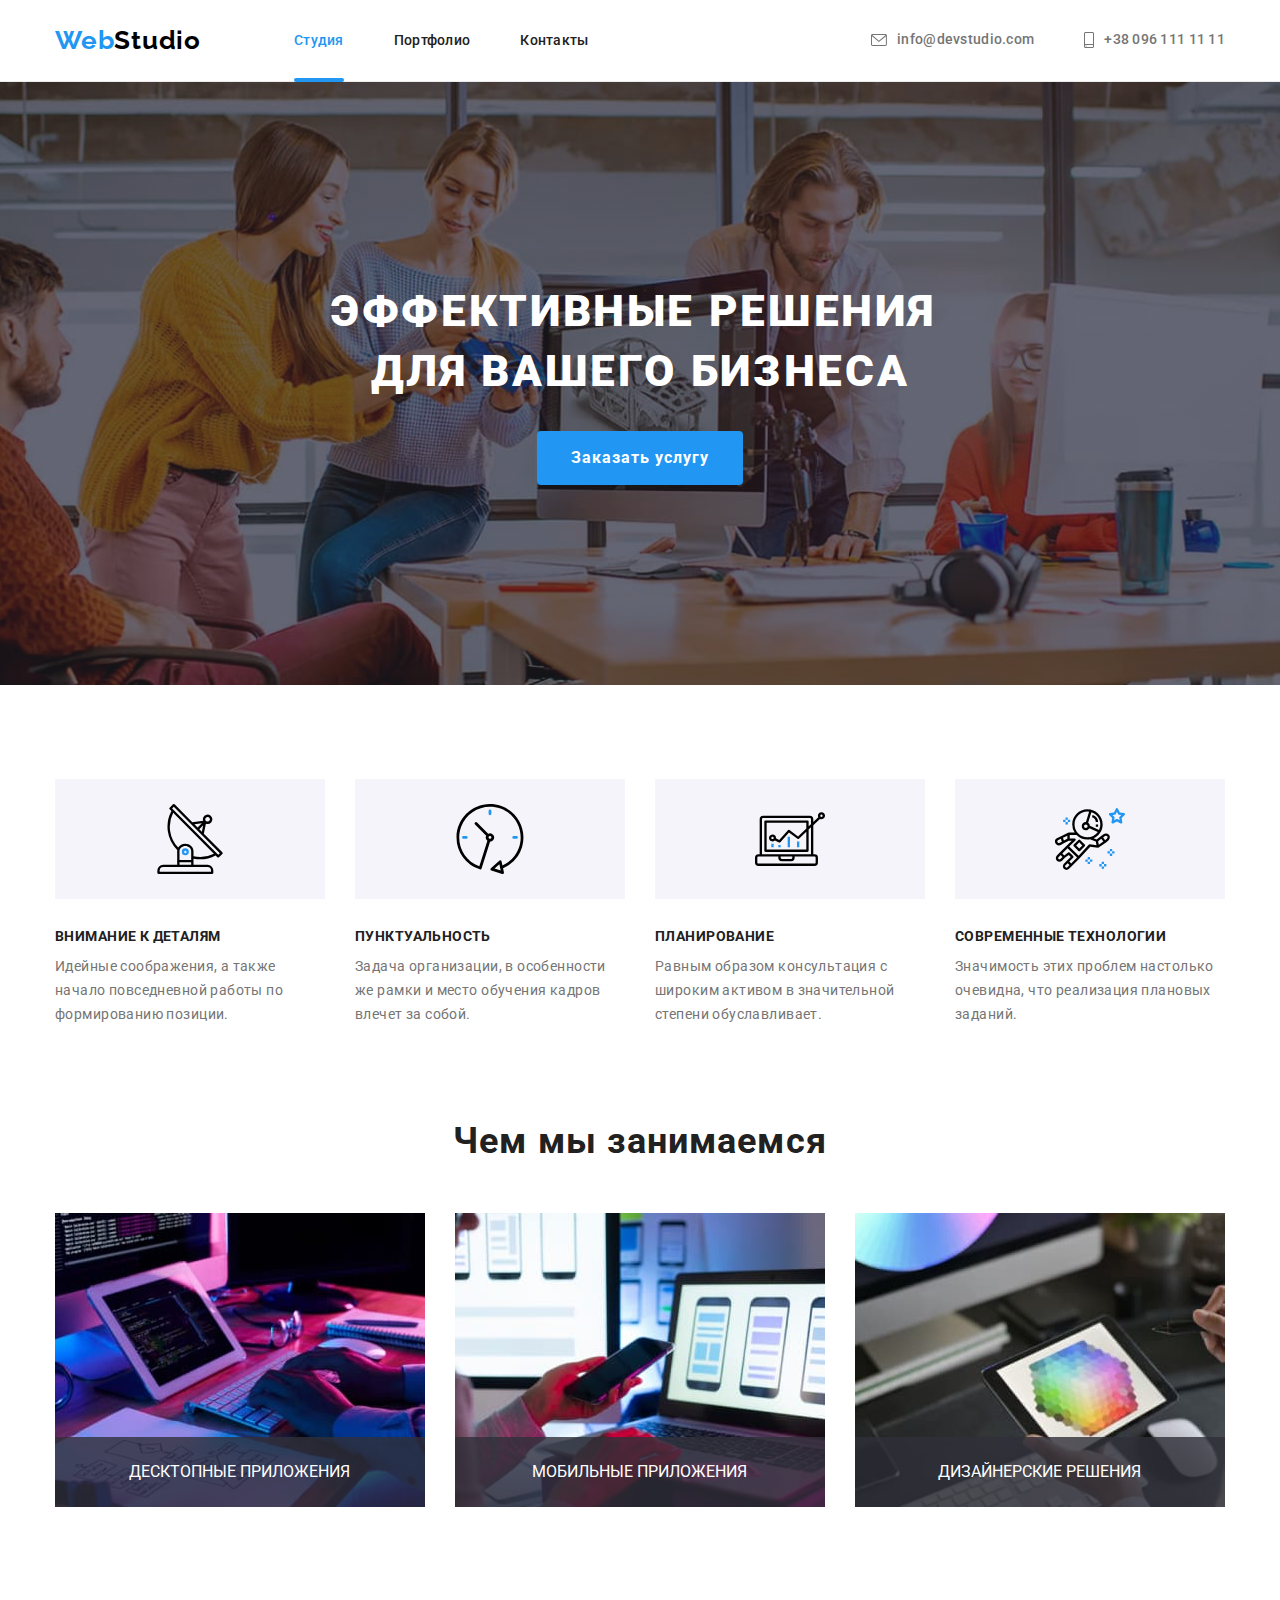
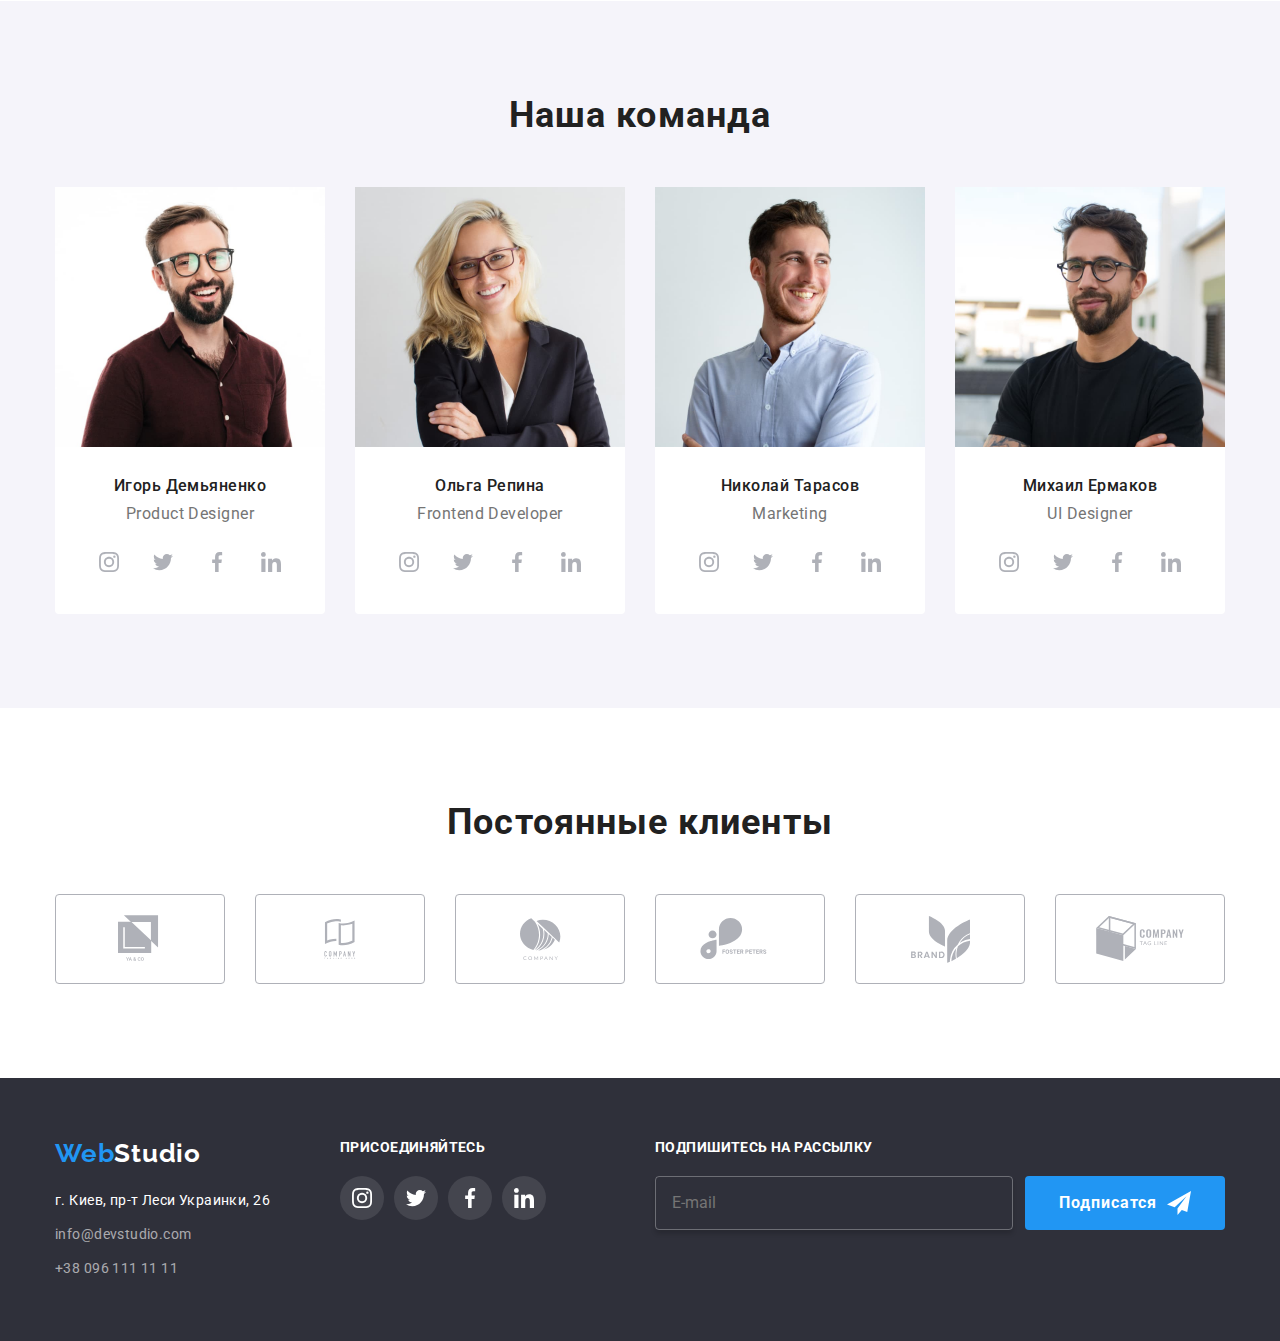
==== commit 81152d49: "игрался с отступами" ====
--- a/index.html
+++ b/index.html
@@ -18,7 +18,7 @@
   <body>
     <header class="header">
       <div class="header__panel">
-        <a href="./index.html" class="logo"><span class="logo__highlight">Web</span>Studio</a>
+        <a href="./index.html" class="logo logo--indent"><span class="logo__highlight">Web</span>Studio</a>
         <nav class="navigation">
           <ul class="navigation__list">
             <li class="navigation__item">
@@ -29,7 +29,7 @@
           </ul>
         </nav>
         <ul class="contacts">
-          <li class="contacts__item">
+          <li class="contacts__item contacts__item--indent">
             <a href="mailto:info@devstudio.com" class="contacts__mail">
               <svg class="contacts__icon" width="16" height="12">
                 <use href="./images/firsticon.svg#icon-envelope"></use>
@@ -37,7 +37,7 @@
               info@devstudio.com
             </a>
           </li>
-          <li class="contacts__item">
+          <li class="contacts__item contacts__item--indent">
             <a href="tel:+380961111111" class="contacts__phone">
               <svg class="contacts__icon" width="10" height="16">
                 <use href="./images/firsticon.svg#icon-smartphone"></use>
@@ -49,8 +49,8 @@
       </div>
     </header>
     <main>
-      <section class="section-hero">
-        <h1 class="section-hero__title">Эффективные решения <br />для вашего бизнеса</h1>
+      <section class="section-hero section-hero--centered">
+        <h1 class="section-hero__title section-hero__title--indent">Эффективные решения <br />для вашего бизнеса</h1>
         <button type="button" data-modal-open class="button__primary">Заказать услугу</button>
       </section>
       <section class="section-features">
@@ -58,7 +58,7 @@
           <h2 class="hidden">Наши особенности</h2>
           <ul class="features-list">
             <li class="features-list__item">
-              <div class="features-list__icon">
+              <div class="features-list__icon features-list__icon--indent">
                 <svg class="icon" width="70" height="70">
                   <use href="./images/firsticon.svg#icon-antenna"></use>
                 </svg>
@@ -69,7 +69,7 @@
               </p>
             </li>
             <li class="features-list__item">
-              <div class="features-list__icon">
+              <div class="features-list__icon features-list__icon--indent">
                 <svg class="icon" width="70" height="70">
                   <use href="./images/firsticon.svg#icon-clock"></use>
                 </svg>
@@ -80,7 +80,7 @@
               </p>
             </li>
             <li class="features-list__item">
-              <div class="features-list__icon">
+              <div class="features-list__icon features-list__icon--indent">
                 <svg class="icon" width="70" height="70">
                   <use href="./images/firsticon.svg#icon-diagram"></use>
                 </svg>
@@ -91,7 +91,7 @@
               </p>
             </li>
             <li class="features-list__item astronaut">
-              <div class="features-list__icon">
+              <div class="features-list__icon features-list__icon--indent">
                 <svg class="icon" width="70" height="70">
                   <use href="./images/firsticon.svg#icon-astronaut"></use>
                 </svg>
@@ -127,13 +127,13 @@
         <div class="section-team__container">
           <h2 class="section-team__title">Наша команда</h2>
           <ul class="team">
-            <li class="team__item">
+            <li class="team__item team__item--indent">
               <img src="./images/igor.jpg" alt="Игорь Демьяненко" width="270" class="team-photo" />
               <div class="team__description">
                 <h3 class="team__title">Игорь Демьяненко</h3>
-                <p class="team__text">Product Designer</p>
+                <p class="team__text team__text--indent">Product Designer</p>
                 <ul class="team-list">
-                  <li class="team-list__icon-item">
+                  <li class="team-list__icon-item team-list__icon-item--indent">
                     <a
                       href="https://www.instagram.com/?hl=ru"
                       class="team-list__link team-list__link--main"
@@ -145,21 +145,21 @@
                       </svg>
                     </a>
                   </li>
-                  <li class="team-list__icon-item">
+                  <li class="team-list__icon-item team-list__icon-item--indent">
                     <a href="#" class="team-list__link team-list__link--main" target="_blank" rel="noopener noreferer">
                       <svg class="icon-social" width="20" height="20">
                         <use href="./images/firsticon.svg#icon-twitter"></use>
                       </svg>
                     </a>
                   </li>
-                  <li class="team-list__icon-item">
+                  <li class="team-list__icon-item team-list__icon-item--indent">
                     <a href="#" class="team-list__link team-list__link--main" target="_blank" rel="noopener noreferer">
                       <svg class="icon-social" width="20" height="20">
                         <use href="./images/firsticon.svg#icon-facebook"></use>
                       </svg>
                     </a>
                   </li>
-                  <li class="team-list__icon-item">
+                  <li class="team-list__icon-item team-list__icon-item--indent">
                     <a href="#" class="team-list__link team-list__link--main" target="_blank" rel="noopener noreferer">
                       <svg class="icon-social" width="20" height="20">
                         <use href="./images/firsticon.svg#icon-linkedin"></use>
@@ -169,34 +169,34 @@
                 </ul>
               </div>
             </li>
-            <li class="team__item">
+            <li class="team__item team__item--indent">
               <img src="./images/olga.jpg" alt="Ольга Репина" width="270" class="team-photo" />
               <div class="team__description">
                 <h3 class="team__title">Ольга Репина</h3>
-                <p class="team__text">Frontend Developer</p>
+                <p class="team__text team__text--indent">Frontend Developer</p>
                 <ul class="team-list">
-                  <li class="team-list__icon-item">
+                  <li class="team-list__icon-item team-list__icon-item--indent">
                     <a href="#" class="team-list__link team-list__link--main" target="_blank" rel="noopener noreferer">
                       <svg class="icon-social" width="20" height="20">
                         <use href="./images/firsticon.svg#icon-instagram"></use>
                       </svg>
                     </a>
                   </li>
-                  <li class="team-list__icon-item">
+                  <li class="team-list__icon-item team-list__icon-item--indent">
                     <a href="#" class="team-list__link team-list__link--main" target="_blank" rel="noopener noreferer">
                       <svg class="icon-social" width="20" height="20">
                         <use href="./images/firsticon.svg#icon-twitter"></use>
                       </svg>
                     </a>
                   </li>
-                  <li class="team-list__icon-item">
+                  <li class="team-list__icon-item team-list__icon-item--indent">
                     <a href="#" class="team-list__link team-list__link--main" target="_blank" rel="noopener noreferer">
                       <svg class="icon-social" width="20" height="20">
                         <use href="./images/firsticon.svg#icon-facebook"></use>
                       </svg>
                     </a>
                   </li>
-                  <li class="team-list__icon-item">
+                  <li class="team-list__icon-item team-list__icon-item--indent">
                     <a href="#" class="team-list__link team-list__link--main" target="_blank" rel="noopener noreferer">
                       <svg class="icon-social" width="20" height="20">
                         <use href="./images/firsticon.svg#icon-linkedin"></use>
@@ -206,34 +206,34 @@
                 </ul>
               </div>
             </li>
-            <li class="team__item">
+            <li class="team__item team__item--indent">
               <img src="./images/nik.jpg" alt="Николай Тарасов" width="270" class="team-photo" />
               <div class="team__description">
                 <h3 class="team__title">Николай Тарасов</h3>
-                <p class="team__text">Marketing</p>
+                <p class="team__text team__text--indent">Marketing</p>
                 <ul class="team-list">
-                  <li class="team-list__icon-item">
+                  <li class="team-list__icon-item team-list__icon-item--indent">
                     <a href="#" class="team-list__link team-list__link--main" target="_blank" rel="noopener noreferer">
                       <svg class="icon-social" width="20" height="20">
                         <use href="./images/firsticon.svg#icon-instagram"></use>
                       </svg>
                     </a>
                   </li>
-                  <li class="team-list__icon-item">
+                  <li class="team-list__icon-item team-list__icon-item--indent">
                     <a href="#" class="team-list__link team-list__link--main" target="_blank" rel="noopener noreferer">
                       <svg class="icon-social" width="20" height="20">
                         <use href="./images/firsticon.svg#icon-twitter"></use>
                       </svg>
                     </a>
                   </li>
-                  <li class="team-list__icon-item">
+                  <li class="team-list__icon-item team-list__icon-item--indent">
                     <a href="#" class="team-list__link team-list__link--main" target="_blank" rel="noopener noreferer">
                       <svg class="icon-social" width="20" height="20">
                         <use href="./images/firsticon.svg#icon-facebook"></use>
                       </svg>
                     </a>
                   </li>
-                  <li class="team-list__icon-item">
+                  <li class="team-list__icon-item team-list__icon-item--indent">
                     <a href="#" class="team-list__link team-list__link--main" target="_blank" rel="noopener noreferer">
                       <svg class="icon-social" width="20" height="20">
                         <use href="./images/firsticon.svg#icon-linkedin"></use>
@@ -243,34 +243,34 @@
                 </ul>
               </div>
             </li>
-            <li class="team__item">
+            <li class="team__item team__item--indent">
               <img src="./images/mikel.jpg" alt="Михаил Ермаков" width="270" class="team-photo" />
               <div class="team__description">
                 <h3 class="team__title">Михаил Ермаков</h3>
-                <p class="team__text">UI Designer</p>
+                <p class="team__text team__text--indent">UI Designer</p>
                 <ul class="team-list">
-                  <li class="team-list__icon-item">
+                  <li class="team-list__icon-item team-list__icon-item--indent">
                     <a href="#" class="team-list__link team-list__link--main" target="_blank" rel="noopener noreferer">
                       <svg class="icon-social" width="20" height="20">
                         <use href="./images/firsticon.svg#icon-instagram"></use>
                       </svg>
                     </a>
                   </li>
-                  <li class="team-list__icon-item">
+                  <li class="team-list__icon-item team-list__icon-item--indent">
                     <a href="#" class="team-list__link team-list__link--main" target="_blank" rel="noopener noreferer">
                       <svg class="icon-social" width="20" height="20">
                         <use href="./images/firsticon.svg#icon-twitter"></use>
                       </svg>
                     </a>
                   </li>
-                  <li class="team-list__icon-item">
+                  <li class="team-list__icon-item team-list__icon-item--indent">
                     <a href="#" class="team-list__link team-list__link--main" target="_blank" rel="noopener noreferer">
                       <svg class="icon-social" width="20" height="20">
                         <use href="./images/firsticon.svg#icon-facebook"></use>
                       </svg>
                     </a>
                   </li>
-                  <li class="team-list__icon-item">
+                  <li class="team-list__icon-item team-list__icon-item--indent">
                     <a href="#" class="team-list__link team-list__link--main" target="_blank" rel="noopener noreferer">
                       <svg class="icon-social" width="20" height="20">
                         <use href="./images/firsticon.svg#icon-linkedin"></use>
@@ -337,7 +337,7 @@
     <footer class="footer">
       <div class="footer__panel">
         <div class="footer__address">
-          <a href="/" class="logo footer__logo"> <span class="logo__highlight">Web</span>Studio </a>
+          <a href="#" class="footer__logo footer__logo--indent"> <span class="logo__highlight">Web</span>Studio </a>
           <address class="address">
             <ul class="address__list">
               <li class="address__item">
@@ -365,28 +365,28 @@
         <div class="social footer__social">
           <b class="social__text">ПРИСОЕДИНЯЙТЕСЬ</b>
           <ul class="team-list">
-            <li class="team-list__icon-item">
+            <li class="team-list__icon-item team-list__icon-item--indent">
               <a href="#" class="team-list__link team-list__link--foter" target="_blank" rel="noopener noreferer">
                 <svg class="icon-social" width="20" height="20">
                   <use href="./images/firsticon.svg#icon-instagram"></use>
                 </svg>
               </a>
             </li>
-            <li class="team-list__icon-item">
+            <li class="team-list__icon-item team-list__icon-item--indent">
               <a href="#" class="team-list__link team-list__link--foter" target="_blank" rel="noopener noreferer">
                 <svg class="icon-social" width="20" height="20">
                   <use href="./images/firsticon.svg#icon-twitter"></use>
                 </svg>
               </a>
             </li>
-            <li class="team-list__icon-item">
+            <li class="team-list__icon-item team-list__icon-item--indent">
               <a href="#" class="team-list__link team-list__link--foter" target="_blank" rel="noopener noreferer">
                 <svg class="icon-social" width="20" height="20">
                   <use href="./images/firsticon.svg#icon-facebook"></use>
                 </svg>
               </a>
             </li>
-            <li class="team-list__icon-item">
+            <li class="team-list__icon-item team-list__icon-item--indent">
               <a href="#" class="team-list__link team-list__link--foter" target="_blank" rel="noopener noreferer">
                 <svg class="icon-social" width="20" height="20">
                   <use href="./images/firsticon.svg#icon-linkedin"></use>
@@ -399,8 +399,15 @@
         <div class="subscribe footer__subscribe">
           <b class="subscribe__title">Подпишитесь на рассылку</b>
           <form name="subscribe" class="subscribe__form">
-            <input type="email" name="email" placeholder=" " class="subscribe__input-email" autocomplete="off" />
-            <label class="subscribe__label">E-mail</label>
+            <input
+              type="email"
+              name="email"
+              placeholder=" "
+              class="subscribe__input-email"
+              id="subscribe__input"
+              autocomplete="off"
+            />
+            <label class="subscribe__label" for="subscribe__input">E-mail</label>
             <button type="submit" class="button__primary button__send">
               <span>Подписатся</span>
               <svg class="subscribe__icon-send" width="24" height="24">
--- a/css/main.min.css
+++ b/css/main.min.css
@@ -1,2 +1,2 @@
-h1,h2,h3,h4,h5,h6,p,ul{margin:0;padding:0}img{display:block;max-width:100%}ul{list-style:none}a{text-decoration:none}body{font-family:'Roboto', sans-serif;color:#757575;background-color:#fff}.hidden{position:absolute !important;clip:rect(1px 1px 1px 1px);clip:rect(1px, 1px, 1px, 1px);padding:0 !important;border:0 !important;height:1px !important;width:1px !important;overflow:hidden}.header__panel,.footer__panel,.section-features__container,.section-work__container,.section-team__container,.section-customers__container,.section-portfolio__container{width:1200px;padding:0 15px;margin:0 auto}.contacts__mail,.contacts__phone,.address__link{text-decoration:none;-webkit-transition:color 250ms cubic-bezier(0.4, 0, 0.2, 1);transition:color 250ms cubic-bezier(0.4, 0, 0.2, 1)}.contacts__mail:hover,.contacts__phone:hover,.address__link:hover,.contacts__mail:focus,.contacts__phone:focus,.address__link:focus{color:#2196f3}.logo{margin-right:93px;font-family:'Raleway', sans-serif;font-style:normal;font-weight:bold;font-size:26px;line-height:1.2;letter-spacing:0.03em;color:#000;text-decoration:none}.header{border-bottom:1px solid #ececec}.header__panel{display:-webkit-box;display:-ms-flexbox;display:flex;-webkit-box-pack:center;-ms-flex-pack:center;justify-content:center;-webkit-box-align:center;-ms-flex-align:center;align-items:center}.logo__highlight{color:#2196f3}.footer__logo{display:inline-block;margin-bottom:20px;color:#fff}.button__primary{display:inline-block;min-width:200px;padding:10px 32px;border-radius:4px;border-color:transparent;-webkit-box-align:center;-ms-flex-align:center;align-items:center;text-align:center;font-family:inherit;font-weight:700;font-size:16px;line-height:1.87;letter-spacing:0.06em;color:#fff;background-color:#2196f3}.button__primary:focus,.button__primary:hover{cursor:pointer}.button__send{display:-webkit-box;display:-ms-flexbox;display:flex;-webkit-box-pack:center;-ms-flex-pack:center;justify-content:center;-webkit-box-align:center;-ms-flex-align:center;align-items:center;fill:#fff;min-height:50px;margin-left:12px}.modal__button{margin-left:50%;margin-right:50%;-webkit-transform:translateX(-50%);transform:translateX(-50%);-webkit-transition:-webkit-box-shadow 250ms cubic-bezier(0.4, 0, 0.2, 1);transition:-webkit-box-shadow 250ms cubic-bezier(0.4, 0, 0.2, 1);transition:box-shadow 250ms cubic-bezier(0.4, 0, 0.2, 1);transition:box-shadow 250ms cubic-bezier(0.4, 0, 0.2, 1), -webkit-box-shadow 250ms cubic-bezier(0.4, 0, 0.2, 1)}.modal__button:hover,.modal__button:focus{-webkit-box-shadow:0px 4px 4px rgba(0,0,0,0.15);box-shadow:0px 4px 4px rgba(0,0,0,0.15)}.navigation__list{display:-webkit-box;display:-ms-flexbox;display:flex}.navigation__item+.navigation__item{margin-left:50px}.navigation__link{display:block;padding-top:32px;padding-bottom:32px;font-weight:500;font-size:14px;line-height:1.2;letter-spacing:0.02em;color:#212121;-webkit-transition:color 250ms cubic-bezier(0.4, 0, 0.2, 1);transition:color 250ms cubic-bezier(0.4, 0, 0.2, 1)}.navigation__link:hover,.navigation__link:focus{color:#2196f3}.navigation__current{color:#2196f3;position:relative}.navigation__current::after{content:'';position:absolute;display:block;width:100%;height:4px;margin-bottom:-1px;bottom:0;left:0;background-color:#2196f3;border-radius:2px}.contacts{display:-webkit-box;display:-ms-flexbox;display:flex;margin-left:auto}.contacts__item+.contacts__item{margin-left:50px}.contacts__mail,.contacts__phone{display:-webkit-inline-box;display:-ms-inline-flexbox;display:inline-flex;padding-top:32px;padding-bottom:32px;-webkit-box-align:center;-ms-flex-align:center;align-items:center;font-weight:500;font-size:14px;line-height:1.14;letter-spacing:0.02em;color:#757575}.contacts__icon{margin-right:10px;fill:currentColor}.footer{padding:60px 0;background-color:#2f303a}.footer__panel{display:-webkit-box;display:-ms-flexbox;display:flex}.address__list{font-size:14px;line-height:1.71;letter-spacing:0.03em}.address__link{font-family:inherit;font-style:normal;font-size:14px;line-height:1.71;letter-spacing:0.03em}.address__link--map{color:#fff}.address__link--contacts{color:rgba(255,255,255,0.6)}.address__item:not(:last-child){margin-bottom:10px}.social__text{display:inline-block;margin-bottom:20px;font-weight:700;font-size:14px;line-height:1.14;letter-spacing:0.03em;text-transform:uppercase;color:#fff}.footer__social{margin-left:70px}.team-list__icon-item+.team-list__icon-item{margin-left:10px}.team-list__link{display:-webkit-box;display:-ms-flexbox;display:flex;-webkit-box-pack:center;-ms-flex-pack:center;justify-content:center;-webkit-box-align:center;-ms-flex-align:center;align-items:center;height:44px;width:44px;border-radius:50px;background-color:#fff}.team-list__link--foter{background-color:rgba(255,255,255,0.1);fill:#fff;-webkit-transition:background-color 250ms cubic-bezier(0.4, 0, 0.2, 1);transition:background-color 250ms cubic-bezier(0.4, 0, 0.2, 1)}.team-list__link--foter:hover,.team-list__link--foter:focus{background-color:#2196f3}.team-list__link--main{background-color:#fff;fill:#afb1b8;-webkit-transition:fill 250ms cubic-bezier(0.4, 0, 0.2, 1),background-color 250ms cubic-bezier(0.4, 0, 0.2, 1);transition:fill 250ms cubic-bezier(0.4, 0, 0.2, 1),background-color 250ms cubic-bezier(0.4, 0, 0.2, 1)}.team-list__link--main:hover,.team-list__link--main:focus{background-color:#2196f3;fill:#fff}.footer__subscribe{margin-left:auto}.subscribe__title{display:inline-block;margin-bottom:20px;font-weight:bold;font-size:14px;line-height:1.14;letter-spacing:0.03em;text-transform:uppercase;color:#fff}.subscribe__label{position:absolute;top:50%;left:17px;-webkit-transform:translateY(-50%);transform:translateY(-50%)}.subscribe__form{position:relative;display:-webkit-box;display:-ms-flexbox;display:flex}.subscribe__input-email{padding:15px 16px;min-width:358px;color:#fff;background-color:transparent;border:1px solid rgba(255,255,255,0.3);-webkit-box-shadow:0px 4px 4px rgba(0,0,0,0.15);box-shadow:0px 4px 4px rgba(0,0,0,0.15);border-radius:4px}.subscribe__input-email:focus+.subscribe__label,.subscribe__input-email:not(:placeholder-shown)+.subscribe__label{opacity:0}.subscribe__icon-send{margin-left:10px}.section-work__title,.section-team__title,.section-customers__title{margin-bottom:50px;text-align:center;font-size:36px;line-height:1.16;letter-spacing:0.03em;color:#212121}.team__title{margin-bottom:10px;text-align:center;font-weight:500;font-size:16px;line-height:1.18;letter-spacing:0.03em;color:#212121}.modal__title{margin-bottom:12px;font-weight:700;font-size:20px;line-height:1.15;text-align:center;letter-spacing:0.03em;color:#212121}.section-hero{max-width:1600px;margin-left:auto;margin-right:auto;padding:200px 0;text-align:center;background-color:#c4c4c4;background-image:-webkit-gradient(linear,left top, left bottom,from(rgba(47,48,58,0.4)),to(rgba(47,48,58,0.4))),url(../images/hero.jpg);background-image:linear-gradient(rgba(47,48,58,0.4),rgba(47,48,58,0.4)),url(../images/hero.jpg);background-position:center;background-size:cover;background-repeat:no-repeat}.section-hero__title{margin-bottom:30px;font-weight:900;font-size:44px;line-height:1.36;letter-spacing:0.06em;text-transform:uppercase;white-space:pre;color:#fff}.section-features{padding:94px 0}.features-list{display:-webkit-box;display:-ms-flexbox;display:flex;-webkit-box-pack:justify;-ms-flex-pack:justify;justify-content:space-between;-ms-flex-wrap:wrap;flex-wrap:wrap}.features-list__item{-ms-flex-preferred-size:calc((100% - 90px) / 4);flex-basis:calc((100% - 90px) / 4)}.features-list__title{margin-bottom:10px;font-size:14px;line-height:1.14;letter-spacing:0.03em;text-transform:uppercase;color:#212121}.features-list__text{font-size:14px;line-height:1.71;letter-spacing:0.03em;color:#757575}.features-list__icon{display:-webkit-box;display:-ms-flexbox;display:flex;-webkit-box-pack:center;-ms-flex-pack:center;justify-content:center;-webkit-box-align:center;-ms-flex-align:center;align-items:center;width:270px;height:120px;background-color:#f5f4fa;margin-bottom:30px}.section-work{padding-bottom:94px}.activity-list{display:-webkit-box;display:-ms-flexbox;display:flex;-ms-flex-wrap:wrap;flex-wrap:wrap}.activity-list__item{position:relative;width:calc((100% - 2 * 30px) / 3);margin-right:30px}.activity-list__item:last-child{margin-right:0}.activity-list__text{position:absolute;display:-webkit-box;display:-ms-flexbox;display:flex;bottom:0;width:100%;height:70px;-webkit-box-pack:center;-ms-flex-pack:center;justify-content:center;-webkit-box-align:center;-ms-flex-align:center;align-items:center;background-color:rgba(47,48,58,0.8);color:#fff}.section-team{background:#f5f4fa;padding:94px 0}.team{display:-webkit-box;display:-ms-flexbox;display:flex;-ms-flex-wrap:wrap;flex-wrap:wrap}.team__text{margin-bottom:16px;font-size:16px;line-height:1.18;letter-spacing:0.03em;color:#757575}.team__description{padding:30px 32px}.team__item{-ms-flex-preferred-size:calc((100% - 3 * 30px) / 4);flex-basis:calc((100% - 3 * 30px) / 4);margin-right:30px;text-align:center;border-radius:0px 0px 4px 4px;background-color:#fff}.team__item:last-child{margin-right:0}.team-list{display:-webkit-box;display:-ms-flexbox;display:flex;-webkit-box-pack:center;-ms-flex-pack:center;justify-content:center;-webkit-box-align:center;-ms-flex-align:center;align-items:center}.list-item:nth-child(4n){margin-right:0}.section-customers{padding:94px 0}.clients-list{display:-webkit-box;display:-ms-flexbox;display:flex;list-style:none}.clients-list__item+.clients-list__item{margin-left:30px}.clients-list__link{display:-webkit-box;display:-ms-flexbox;display:flex;width:170px;height:90px;border:1px solid #afb1b8;border-radius:4px;fill:#afb1b8;-webkit-box-align:center;-ms-flex-align:center;align-items:center;-webkit-box-pack:center;-ms-flex-pack:center;justify-content:center;-webkit-transition:fill 250ms cubic-bezier(0.4, 0, 0.2, 1),border-color 250ms cubic-bezier(0.4, 0, 0.2, 1);transition:fill 250ms cubic-bezier(0.4, 0, 0.2, 1),border-color 250ms cubic-bezier(0.4, 0, 0.2, 1)}.clients-list__link:hover,.clients-list__link:focus{fill:#2196f3;border-color:#2196f3}.backdrop{position:fixed;left:0;top:0;width:100%;height:100%;background-color:rgba(0,0,0,0.2);opacity:1;-webkit-transition:opacity 250ms cubic-bezier(0.4, 0, 0.2, 1);transition:opacity 250ms cubic-bezier(0.4, 0, 0.2, 1)}.backdrop.is-hidden{opacity:0;pointer-events:none}.modal{position:absolute;left:50%;top:50%;min-width:528px;min-height:581px;padding:40px;background-color:#fff;-webkit-box-shadow:0px 1px 3px rgba(0,0,0,0.12),0px 1px 1px rgba(0,0,0,0.14),0px 2px 1px rgba(0,0,0,0.2);box-shadow:0px 1px 3px rgba(0,0,0,0.12),0px 1px 1px rgba(0,0,0,0.14),0px 2px 1px rgba(0,0,0,0.2);border-radius:4px;-webkit-transform:translate(-50%, -50%);transform:translate(-50%, -50%)}.modal__close-container{position:absolute;right:8px;top:8px;display:-webkit-box;display:-ms-flexbox;display:flex;-webkit-box-pack:center;-ms-flex-pack:center;justify-content:center;-webkit-box-align:center;-ms-flex-align:center;align-items:center;border-radius:50%;width:30px;height:30px;cursor:pointer;background-color:#fff;border:1px solid #000}.modal__close-btn{fill:#000;-webkit-transition:fill 250ms cubic-bezier(0.4, 0, 0.2, 1);transition:fill 250ms cubic-bezier(0.4, 0, 0.2, 1)}.custom-checkbox{display:-webkit-inline-box;display:-ms-inline-flexbox;display:inline-flex;-webkit-box-align:center;-ms-flex-align:center;align-items:center;width:16px;height:15px;border:1px solid #000;margin-right:8px;-webkit-transition:background-color 250ms cubic-bezier(0.4, 0, 0.2, 1),border-color 250ms cubic-bezier(0.4, 0, 0.2, 1);transition:background-color 250ms cubic-bezier(0.4, 0, 0.2, 1),border-color 250ms cubic-bezier(0.4, 0, 0.2, 1)}.feedback-form__checkbox:checked+.custom-checkbox{border-color:#2196f3;background-color:#2196f3}.feedback-form__checkbox:focus+.custom-checkbox{outline:2px solid #2196f3}.feedback-form__checkbox:focus:not(:focus-visible)+.custom-checkbox{outline:none}.custom-checkbox__icon{display:block;width:100%;height:100%;border:none;background-color:transparent;background-image:url(../images/check.svg);background-origin:border-box;background-size:120%;background-position:center;opacity:0;-webkit-transition:opacity 250ms cubic-bezier(0.4, 0, 0.2, 1);transition:opacity 250ms cubic-bezier(0.4, 0, 0.2, 1)}.feedback-form__checkbox:checked ~ * .custom-checkbox__icon{opacity:1}.feedback-form__checkbox{position:absolute !important;clip:rect(1px 1px 1px 1px);clip:rect(1px, 1px, 1px, 1px);padding:0 !important;border:0 !important;height:1px !important;width:1px !important;overflow:hidden}.feedback-form__list{margin-bottom:30px}.feedback-form__item{margin-bottom:10px}.feedback-form__item:nth-child(4){margin-bottom:20px}.feedback-form__group{position:relative;display:-webkit-box;display:-ms-flexbox;display:flex;-webkit-box-orient:vertical;-webkit-box-direction:normal;-ms-flex-direction:column;flex-direction:column}.feedback-form__label{margin-bottom:4px;font-size:12px;line-height:1.16;letter-spacing:0.01em;color:#757575}.feedback-form__input{padding:11px 35px;border:1px solid rgba(33,33,33,0.2);-webkit-box-sizing:border-box;box-sizing:border-box;border-radius:4px;-webkit-transition:border-color 250ms cubic-bezier(0.4, 0, 0.2, 1);transition:border-color 250ms cubic-bezier(0.4, 0, 0.2, 1)}.feedback-form__input:focus{outline-style:none;border-color:#2196f3}.feedback-form__icon{position:absolute;top:50%;left:12px;-webkit-transition:fill 250ms cubic-bezier(0.4, 0, 0.2, 1);transition:fill 250ms cubic-bezier(0.4, 0, 0.2, 1)}.feedback-form__group:focus-within .feedback-form__icon{fill:#2196f3}.feedback-form__agreement{display:-webkit-box;display:-ms-flexbox;display:flex;-webkit-box-pack:center;-ms-flex-pack:center;justify-content:center;-webkit-box-align:center;-ms-flex-align:center;align-items:center;margin-left:auto;margin-right:auto;white-space:nowrap}.feedback-form__textarea{resize:none;padding:12px 16px;border:1px solid rgba(33,33,33,0.2);-webkit-box-sizing:border-box;box-sizing:border-box;border-radius:4px;-webkit-transition:border-color 250ms cubic-bezier(0.4, 0, 0.2, 1);transition:border-color 250ms cubic-bezier(0.4, 0, 0.2, 1)}.feedback-form__textarea::-webkit-input-placeholder{font-size:12px;line-height:1.16px;letter-spacing:0.01em;padding-top:12px;color:rgba(117,117,117,0.5)}.feedback-form__textarea:-ms-input-placeholder{font-size:12px;line-height:1.16px;letter-spacing:0.01em;padding-top:12px;color:rgba(117,117,117,0.5)}.feedback-form__textarea::-ms-input-placeholder{font-size:12px;line-height:1.16px;letter-spacing:0.01em;padding-top:12px;color:rgba(117,117,117,0.5)}.feedback-form__textarea::placeholder{font-size:12px;line-height:1.16px;letter-spacing:0.01em;padding-top:12px;color:rgba(117,117,117,0.5)}.feedback-form__textarea:focus-within{outline-style:none;fill:#2196f3;border-color:#2196f3}.feedback-form__link{color:#2196f3;margin-left:3px;text-decoration:underline}.button{display:inline-block;padding:6px 22px;border-radius:4px;border-color:transparent;font-family:inherit;font-weight:500;font-size:16px;line-height:1.62;text-align:center;letter-spacing:0.03em;background-color:#f5f4fa;color:#212121;-webkit-transition:background-color 250ms cubic-bezier(0.4, 0, 0.2, 1),color 250ms cubic-bezier(0.4, 0, 0.2, 1),-webkit-box-shadow 250ms cubic-bezier(0.4, 0, 0.2, 1);transition:background-color 250ms cubic-bezier(0.4, 0, 0.2, 1),color 250ms cubic-bezier(0.4, 0, 0.2, 1),-webkit-box-shadow 250ms cubic-bezier(0.4, 0, 0.2, 1);transition:background-color 250ms cubic-bezier(0.4, 0, 0.2, 1),color 250ms cubic-bezier(0.4, 0, 0.2, 1),box-shadow 250ms cubic-bezier(0.4, 0, 0.2, 1);transition:background-color 250ms cubic-bezier(0.4, 0, 0.2, 1),color 250ms cubic-bezier(0.4, 0, 0.2, 1),box-shadow 250ms cubic-bezier(0.4, 0, 0.2, 1),-webkit-box-shadow 250ms cubic-bezier(0.4, 0, 0.2, 1)}.button:hover,.button:focus{background-color:#2196f3;color:#fff;cursor:pointer;-webkit-box-shadow:0px 3px 1px rgba(0,0,0,0.1),0px 1px 2px rgba(0,0,0,0.08),0px 2px 2px rgba(0,0,0,0.12);box-shadow:0px 3px 1px rgba(0,0,0,0.1),0px 1px 2px rgba(0,0,0,0.08),0px 2px 2px rgba(0,0,0,0.12)}.section-portfolio{padding:94px 0}.filter-list{display:-webkit-box;display:-ms-flexbox;display:flex;-ms-flex-wrap:wrap;flex-wrap:wrap;-webkit-box-pack:center;-ms-flex-pack:center;justify-content:center;margin-bottom:50px}.filter-list__item+.filter-list__item{margin-left:8px}.portfolio{display:-webkit-box;display:-ms-flexbox;display:flex;-ms-flex-wrap:wrap;flex-wrap:wrap;margin-left:calc(-1 * 30px);margin-top:calc(-1 * 30px)}.portfolio__item{-ms-flex-preferred-size:calc((100% - 3 * 30px) / 3);flex-basis:calc((100% - 3 * 30px) / 3);margin-left:30px;margin-top:30px;background-color:#fff}.portfolio__link-card{-webkit-transition:-webkit-box-shadow 250ms cubic-bezier(0.4, 0, 0.2, 1);transition:-webkit-box-shadow 250ms cubic-bezier(0.4, 0, 0.2, 1);transition:box-shadow 250ms cubic-bezier(0.4, 0, 0.2, 1);transition:box-shadow 250ms cubic-bezier(0.4, 0, 0.2, 1), -webkit-box-shadow 250ms cubic-bezier(0.4, 0, 0.2, 1)}.portfolio__link-card:hover,.portfolio__link-card:focus{display:block;-webkit-box-shadow:0px 1px 1px rgba(0,0,0,0.12),0px 4px 4px rgba(0,0,0,0.06),1px 4px 6px rgba(0,0,0,0.16);box-shadow:0px 1px 1px rgba(0,0,0,0.12),0px 4px 4px rgba(0,0,0,0.06),1px 4px 6px rgba(0,0,0,0.16)}.portfolio__thumb{position:relative;overflow:hidden}.thumb__container-overlay{position:absolute;display:block;top:0;left:0;width:100%;height:100%;padding:63px 24px;background-color:rgba(33,150,243,0.9);opacity:0;-webkit-transform:translateY(100%);transform:translateY(100%);-webkit-transition:opacity 250ms cubic-bezier(0.4, 0, 0.2, 1),-webkit-transform 250ms cubic-bezier(0.4, 0, 0.2, 1);transition:opacity 250ms cubic-bezier(0.4, 0, 0.2, 1),-webkit-transform 250ms cubic-bezier(0.4, 0, 0.2, 1);transition:opacity 250ms cubic-bezier(0.4, 0, 0.2, 1),transform 250ms cubic-bezier(0.4, 0, 0.2, 1);transition:opacity 250ms cubic-bezier(0.4, 0, 0.2, 1),transform 250ms cubic-bezier(0.4, 0, 0.2, 1),-webkit-transform 250ms cubic-bezier(0.4, 0, 0.2, 1)}.portfolio__link-card:hover .thumb__container-overlay,.portfolio__link-card:focus .thumb__container-overlay{opacity:1;-webkit-transform:translateY(0);transform:translateY(0)}.thumb__description{font-size:18px;line-height:1.56;letter-spacing:0.03em;color:#fff}.portfolio__description{padding:20px 24px;border-right:1px solid #eee;border-left:1px solid #eee;border-bottom:1px solid #eee}.portfolio__title{font-weight:700;font-size:18px;line-height:2;letter-spacing:0.06em;color:#212121}.portfolio__text{color:#757575;font-size:16px;line-height:1.87;letter-spacing:0.03em}
+h1,h2,h3,h4,h5,h6,p,ul{margin:0;padding:0}img{display:block;max-width:100%}ul{list-style:none}a{text-decoration:none}body{font-family:'Roboto', sans-serif;color:#757575;background-color:#fff}.hidden{position:absolute !important;clip:rect(1px 1px 1px 1px);clip:rect(1px, 1px, 1px, 1px);padding:0 !important;border:0 !important;height:1px !important;width:1px !important;overflow:hidden}.header__panel,.footer__panel,.section-features__container,.section-work__container,.section-team__container,.section-customers__container,.section-portfolio__container{width:1200px;padding:0 15px;margin:0 auto}.contacts__mail,.contacts__phone,.address__link{text-decoration:none;-webkit-transition:color 250ms cubic-bezier(0.4, 0, 0.2, 1);transition:color 250ms cubic-bezier(0.4, 0, 0.2, 1)}.contacts__mail:hover,.contacts__phone:hover,.address__link:hover,.contacts__mail:focus,.contacts__phone:focus,.address__link:focus{color:#2196f3}.logo,.footer__logo{font-family:'Raleway', sans-serif;font-style:normal;font-weight:bold;font-size:26px;line-height:1.2;letter-spacing:0.03em;color:#000;text-decoration:none}.header{border-bottom:1px solid #ececec}.header__panel{display:-webkit-box;display:-ms-flexbox;display:flex;-webkit-box-pack:center;-ms-flex-pack:center;justify-content:center;-webkit-box-align:center;-ms-flex-align:center;align-items:center}.logo--indent{margin-right:93px}.logo__highlight{color:#2196f3}.footer__logo{display:inline-block;color:#fff}.footer__logo--indent{margin-bottom:20px}.button__primary{display:inline-block;min-width:200px;padding:10px 32px;border-radius:4px;border-color:transparent;-webkit-box-align:center;-ms-flex-align:center;align-items:center;text-align:center;font-family:inherit;font-weight:700;font-size:16px;line-height:1.87;letter-spacing:0.06em;color:#fff;background-color:#2196f3}.button__primary:focus,.button__primary:hover{cursor:pointer}.button__send{display:-webkit-box;display:-ms-flexbox;display:flex;-webkit-box-pack:center;-ms-flex-pack:center;justify-content:center;-webkit-box-align:center;-ms-flex-align:center;align-items:center;fill:#fff;min-height:50px;margin-left:12px}.modal__button{margin-left:50%;margin-right:50%;-webkit-transform:translateX(-50%);transform:translateX(-50%);-webkit-transition:-webkit-box-shadow 250ms cubic-bezier(0.4, 0, 0.2, 1);transition:-webkit-box-shadow 250ms cubic-bezier(0.4, 0, 0.2, 1);transition:box-shadow 250ms cubic-bezier(0.4, 0, 0.2, 1);transition:box-shadow 250ms cubic-bezier(0.4, 0, 0.2, 1), -webkit-box-shadow 250ms cubic-bezier(0.4, 0, 0.2, 1)}.modal__button:hover,.modal__button:focus{-webkit-box-shadow:0px 4px 4px rgba(0,0,0,0.15);box-shadow:0px 4px 4px rgba(0,0,0,0.15)}.navigation__list{display:-webkit-box;display:-ms-flexbox;display:flex}.navigation__item+.navigation__item{margin-left:50px}.navigation__link{display:block;padding-top:32px;padding-bottom:32px;font-weight:500;font-size:14px;line-height:1.2;letter-spacing:0.02em;color:#212121;-webkit-transition:color 250ms cubic-bezier(0.4, 0, 0.2, 1);transition:color 250ms cubic-bezier(0.4, 0, 0.2, 1)}.navigation__link:hover,.navigation__link:focus{color:#2196f3}.navigation__current{color:#2196f3;position:relative}.navigation__current::after{content:'';position:absolute;display:block;width:100%;height:4px;margin-bottom:-1px;bottom:0;left:0;background-color:#2196f3;border-radius:2px}.contacts{display:-webkit-box;display:-ms-flexbox;display:flex;margin-left:auto}.contacts__item--indent+.contacts__item--indent{margin-left:50px}.contacts__mail,.contacts__phone{display:-webkit-inline-box;display:-ms-inline-flexbox;display:inline-flex;padding-top:32px;padding-bottom:32px;-webkit-box-align:center;-ms-flex-align:center;align-items:center;font-weight:500;font-size:14px;line-height:1.14;letter-spacing:0.02em;color:#757575}.contacts__icon{margin-right:10px;fill:currentColor}.footer{padding:60px 0;background-color:#2f303a}.footer__panel{display:-webkit-box;display:-ms-flexbox;display:flex}.address__list{font-size:14px;line-height:1.71;letter-spacing:0.03em}.address__link{font-family:inherit;font-style:normal;font-size:14px;line-height:1.71;letter-spacing:0.03em}.address__link--map{color:#fff}.address__link--contacts{color:rgba(255,255,255,0.6)}.address__item:not(:last-child){margin-bottom:10px}.social__text{display:inline-block;margin-bottom:20px;font-weight:700;font-size:14px;line-height:1.14;letter-spacing:0.03em;text-transform:uppercase;color:#fff}.footer__social{margin-left:70px}.team-list__icon-item--indent+.team-list__icon-item--indent{margin-left:10px}.team-list__link{display:-webkit-box;display:-ms-flexbox;display:flex;-webkit-box-pack:center;-ms-flex-pack:center;justify-content:center;-webkit-box-align:center;-ms-flex-align:center;align-items:center;height:44px;width:44px;border-radius:50px;background-color:#fff}.team-list__link--foter{background-color:rgba(255,255,255,0.1);fill:#fff;-webkit-transition:background-color 250ms cubic-bezier(0.4, 0, 0.2, 1);transition:background-color 250ms cubic-bezier(0.4, 0, 0.2, 1)}.team-list__link--foter:hover,.team-list__link--foter:focus{background-color:#2196f3}.team-list__link--main{background-color:#fff;fill:#afb1b8;-webkit-transition:fill 250ms cubic-bezier(0.4, 0, 0.2, 1),background-color 250ms cubic-bezier(0.4, 0, 0.2, 1);transition:fill 250ms cubic-bezier(0.4, 0, 0.2, 1),background-color 250ms cubic-bezier(0.4, 0, 0.2, 1)}.team-list__link--main:hover,.team-list__link--main:focus{background-color:#2196f3;fill:#fff}.footer__subscribe{margin-left:auto}.subscribe__title{display:inline-block;margin-bottom:20px;font-weight:bold;font-size:14px;line-height:1.14;letter-spacing:0.03em;text-transform:uppercase;color:#fff}.subscribe__label{position:absolute;top:50%;left:17px;-webkit-transform:translateY(-50%);transform:translateY(-50%)}.subscribe__form{position:relative;display:-webkit-box;display:-ms-flexbox;display:flex}.subscribe__input-email{padding:15px 16px;min-width:358px;color:#fff;background-color:transparent;border:1px solid rgba(255,255,255,0.3);-webkit-box-shadow:0px 4px 4px rgba(0,0,0,0.15);box-shadow:0px 4px 4px rgba(0,0,0,0.15);border-radius:4px}.subscribe__input-email:focus+.subscribe__label,.subscribe__input-email:not(:placeholder-shown)+.subscribe__label{opacity:0}.subscribe__icon-send{margin-left:10px}.section-work__title,.section-team__title,.section-customers__title{margin-bottom:50px;text-align:center;font-size:36px;line-height:1.16;letter-spacing:0.03em;color:#212121}.team__title{margin-bottom:10px;text-align:center;font-weight:500;font-size:16px;line-height:1.18;letter-spacing:0.03em;color:#212121}.modal__title{margin-bottom:12px;font-weight:700;font-size:20px;line-height:1.15;text-align:center;letter-spacing:0.03em;color:#212121}.section-hero{max-width:1600px;padding:200px 0;text-align:center;background-color:#c4c4c4;background-image:-webkit-gradient(linear,left top, left bottom,from(rgba(47,48,58,0.4)),to(rgba(47,48,58,0.4))),url(../images/hero.jpg);background-image:linear-gradient(rgba(47,48,58,0.4),rgba(47,48,58,0.4)),url(../images/hero.jpg);background-position:center;background-size:cover;background-repeat:no-repeat}.section-hero--centered{margin-left:auto;margin-right:auto}.section-hero__title{font-weight:900;font-size:44px;line-height:1.36;letter-spacing:0.06em;text-transform:uppercase;white-space:pre;color:#fff}.section-hero__title--indent{margin-bottom:30px}.section-features{padding:94px 0}.features-list{display:-webkit-box;display:-ms-flexbox;display:flex;-webkit-box-pack:justify;-ms-flex-pack:justify;justify-content:space-between;-ms-flex-wrap:wrap;flex-wrap:wrap}.features-list__item{-ms-flex-preferred-size:calc((100% - 90px) / 4);flex-basis:calc((100% - 90px) / 4)}.features-list__title{margin-bottom:10px;font-size:14px;line-height:1.14;letter-spacing:0.03em;text-transform:uppercase;color:#212121}.features-list__text{font-size:14px;line-height:1.71;letter-spacing:0.03em;color:#757575}.features-list__icon{display:-webkit-box;display:-ms-flexbox;display:flex;-webkit-box-pack:center;-ms-flex-pack:center;justify-content:center;-webkit-box-align:center;-ms-flex-align:center;align-items:center;width:270px;height:120px;background-color:#f5f4fa}.features-list__icon--indent{margin-bottom:30px}.section-work{padding-bottom:94px}.activity-list{display:-webkit-box;display:-ms-flexbox;display:flex;-ms-flex-wrap:wrap;flex-wrap:wrap}.activity-list__item{position:relative;width:calc((100% - 2 * 30px) / 3);margin-right:30px}.activity-list__item:last-child{margin-right:0}.activity-list__text{position:absolute;display:-webkit-box;display:-ms-flexbox;display:flex;bottom:0;width:100%;height:70px;-webkit-box-pack:center;-ms-flex-pack:center;justify-content:center;-webkit-box-align:center;-ms-flex-align:center;align-items:center;background-color:rgba(47,48,58,0.8);color:#fff}.section-team{background:#f5f4fa;padding:94px 0}.team{display:-webkit-box;display:-ms-flexbox;display:flex;-ms-flex-wrap:wrap;flex-wrap:wrap}.team__text{font-size:16px;line-height:1.18;letter-spacing:0.03em;color:#757575}.team__text--indent{margin-bottom:16px}.team__description{padding:30px 32px}.team__item{text-align:center;border-radius:0px 0px 4px 4px;background-color:#fff}.team__item--indent{-ms-flex-preferred-size:calc((100% - 3 * 30px) / 4);flex-basis:calc((100% - 3 * 30px) / 4);margin-right:30px}.team__item--indent:last-child{margin-right:0}.team-list{display:-webkit-box;display:-ms-flexbox;display:flex;-webkit-box-pack:center;-ms-flex-pack:center;justify-content:center;-webkit-box-align:center;-ms-flex-align:center;align-items:center}.section-customers{padding:94px 0}.clients-list{display:-webkit-box;display:-ms-flexbox;display:flex;list-style:none}.clients-list__item+.clients-list__item{margin-left:30px}.clients-list__link{display:-webkit-box;display:-ms-flexbox;display:flex;width:170px;height:90px;border:1px solid #afb1b8;border-radius:4px;fill:#afb1b8;-webkit-box-align:center;-ms-flex-align:center;align-items:center;-webkit-box-pack:center;-ms-flex-pack:center;justify-content:center;-webkit-transition:fill 250ms cubic-bezier(0.4, 0, 0.2, 1),border-color 250ms cubic-bezier(0.4, 0, 0.2, 1);transition:fill 250ms cubic-bezier(0.4, 0, 0.2, 1),border-color 250ms cubic-bezier(0.4, 0, 0.2, 1)}.clients-list__link:hover,.clients-list__link:focus{fill:#2196f3;border-color:#2196f3}.backdrop{position:fixed;left:0;top:0;width:100%;height:100%;background-color:rgba(0,0,0,0.2);opacity:1;-webkit-transition:opacity 250ms cubic-bezier(0.4, 0, 0.2, 1);transition:opacity 250ms cubic-bezier(0.4, 0, 0.2, 1)}.backdrop.is-hidden{opacity:0;pointer-events:none}.modal{position:absolute;left:50%;top:50%;min-width:528px;min-height:581px;padding:40px;background-color:#fff;-webkit-box-shadow:0px 1px 3px rgba(0,0,0,0.12),0px 1px 1px rgba(0,0,0,0.14),0px 2px 1px rgba(0,0,0,0.2);box-shadow:0px 1px 3px rgba(0,0,0,0.12),0px 1px 1px rgba(0,0,0,0.14),0px 2px 1px rgba(0,0,0,0.2);border-radius:4px;-webkit-transform:translate(-50%, -50%);transform:translate(-50%, -50%)}.modal__close-container{position:absolute;right:8px;top:8px;display:-webkit-box;display:-ms-flexbox;display:flex;-webkit-box-pack:center;-ms-flex-pack:center;justify-content:center;-webkit-box-align:center;-ms-flex-align:center;align-items:center;border-radius:50%;width:30px;height:30px;cursor:pointer;background-color:#fff;border:1px solid #000}.modal__close-btn{fill:#000;-webkit-transition:fill 250ms cubic-bezier(0.4, 0, 0.2, 1);transition:fill 250ms cubic-bezier(0.4, 0, 0.2, 1)}.custom-checkbox{display:-webkit-inline-box;display:-ms-inline-flexbox;display:inline-flex;-webkit-box-align:center;-ms-flex-align:center;align-items:center;width:16px;height:15px;border:1px solid #000;margin-right:8px;-webkit-transition:background-color 250ms cubic-bezier(0.4, 0, 0.2, 1),border-color 250ms cubic-bezier(0.4, 0, 0.2, 1);transition:background-color 250ms cubic-bezier(0.4, 0, 0.2, 1),border-color 250ms cubic-bezier(0.4, 0, 0.2, 1)}.feedback-form__checkbox:checked+.custom-checkbox{border-color:#2196f3;background-color:#2196f3}.feedback-form__checkbox:focus+.custom-checkbox{outline:2px solid #2196f3}.feedback-form__checkbox:focus:not(:focus-visible)+.custom-checkbox{outline:none}.custom-checkbox__icon{display:block;width:100%;height:100%;border:none;background-color:transparent;background-image:url(../images/check.svg);background-origin:border-box;background-size:120%;background-position:center;opacity:0;-webkit-transition:opacity 250ms cubic-bezier(0.4, 0, 0.2, 1);transition:opacity 250ms cubic-bezier(0.4, 0, 0.2, 1)}.feedback-form__checkbox:checked ~ * .custom-checkbox__icon{opacity:1}.feedback-form__checkbox{position:absolute !important;clip:rect(1px 1px 1px 1px);clip:rect(1px, 1px, 1px, 1px);padding:0 !important;border:0 !important;height:1px !important;width:1px !important;overflow:hidden}.feedback-form__list{margin-bottom:30px}.feedback-form__item{margin-bottom:10px}.feedback-form__item:nth-child(4){margin-bottom:20px}.feedback-form__group{position:relative;display:-webkit-box;display:-ms-flexbox;display:flex;-webkit-box-orient:vertical;-webkit-box-direction:normal;-ms-flex-direction:column;flex-direction:column}.feedback-form__label{margin-bottom:4px;font-size:12px;line-height:1.16;letter-spacing:0.01em;color:#757575}.feedback-form__input{padding:11px 35px;border:1px solid rgba(33,33,33,0.2);-webkit-box-sizing:border-box;box-sizing:border-box;border-radius:4px;-webkit-transition:border-color 250ms cubic-bezier(0.4, 0, 0.2, 1);transition:border-color 250ms cubic-bezier(0.4, 0, 0.2, 1)}.feedback-form__input:focus{outline-style:none;border-color:#2196f3}.feedback-form__icon{position:absolute;top:50%;left:12px;-webkit-transition:fill 250ms cubic-bezier(0.4, 0, 0.2, 1);transition:fill 250ms cubic-bezier(0.4, 0, 0.2, 1)}.feedback-form__group:focus-within .feedback-form__icon{fill:#2196f3}.feedback-form__agreement{display:-webkit-box;display:-ms-flexbox;display:flex;-webkit-box-pack:center;-ms-flex-pack:center;justify-content:center;-webkit-box-align:center;-ms-flex-align:center;align-items:center;margin-left:auto;margin-right:auto;white-space:nowrap}.feedback-form__textarea{resize:none;padding:12px 16px;border:1px solid rgba(33,33,33,0.2);-webkit-box-sizing:border-box;box-sizing:border-box;border-radius:4px;-webkit-transition:border-color 250ms cubic-bezier(0.4, 0, 0.2, 1);transition:border-color 250ms cubic-bezier(0.4, 0, 0.2, 1)}.feedback-form__textarea::-webkit-input-placeholder{font-size:12px;line-height:1.16px;letter-spacing:0.01em;padding-top:12px;color:rgba(117,117,117,0.5)}.feedback-form__textarea:-ms-input-placeholder{font-size:12px;line-height:1.16px;letter-spacing:0.01em;padding-top:12px;color:rgba(117,117,117,0.5)}.feedback-form__textarea::-ms-input-placeholder{font-size:12px;line-height:1.16px;letter-spacing:0.01em;padding-top:12px;color:rgba(117,117,117,0.5)}.feedback-form__textarea::placeholder{font-size:12px;line-height:1.16px;letter-spacing:0.01em;padding-top:12px;color:rgba(117,117,117,0.5)}.feedback-form__textarea:focus-within{outline-style:none;fill:#2196f3;border-color:#2196f3}.feedback-form__link{color:#2196f3;margin-left:3px;text-decoration:underline}.button{display:inline-block;padding:6px 22px;border-radius:4px;border-color:transparent;font-family:inherit;font-weight:500;font-size:16px;line-height:1.62;text-align:center;letter-spacing:0.03em;background-color:#f5f4fa;color:#212121;-webkit-transition:background-color 250ms cubic-bezier(0.4, 0, 0.2, 1),color 250ms cubic-bezier(0.4, 0, 0.2, 1),-webkit-box-shadow 250ms cubic-bezier(0.4, 0, 0.2, 1);transition:background-color 250ms cubic-bezier(0.4, 0, 0.2, 1),color 250ms cubic-bezier(0.4, 0, 0.2, 1),-webkit-box-shadow 250ms cubic-bezier(0.4, 0, 0.2, 1);transition:background-color 250ms cubic-bezier(0.4, 0, 0.2, 1),color 250ms cubic-bezier(0.4, 0, 0.2, 1),box-shadow 250ms cubic-bezier(0.4, 0, 0.2, 1);transition:background-color 250ms cubic-bezier(0.4, 0, 0.2, 1),color 250ms cubic-bezier(0.4, 0, 0.2, 1),box-shadow 250ms cubic-bezier(0.4, 0, 0.2, 1),-webkit-box-shadow 250ms cubic-bezier(0.4, 0, 0.2, 1)}.button:hover,.button:focus{background-color:#2196f3;color:#fff;cursor:pointer;-webkit-box-shadow:0px 3px 1px rgba(0,0,0,0.1),0px 1px 2px rgba(0,0,0,0.08),0px 2px 2px rgba(0,0,0,0.12);box-shadow:0px 3px 1px rgba(0,0,0,0.1),0px 1px 2px rgba(0,0,0,0.08),0px 2px 2px rgba(0,0,0,0.12)}.section-portfolio{padding:94px 0}.filter-list{display:-webkit-box;display:-ms-flexbox;display:flex;-ms-flex-wrap:wrap;flex-wrap:wrap;-webkit-box-pack:center;-ms-flex-pack:center;justify-content:center;margin-bottom:50px}.filter-list__item+.filter-list__item{margin-left:8px}.portfolio{display:-webkit-box;display:-ms-flexbox;display:flex;-ms-flex-wrap:wrap;flex-wrap:wrap;margin-left:calc(-1 * 30px);margin-top:calc(-1 * 30px)}.portfolio__item{-ms-flex-preferred-size:calc((100% - 3 * 30px) / 3);flex-basis:calc((100% - 3 * 30px) / 3);margin-left:30px;margin-top:30px}.portfolio__link-card{-webkit-transition:-webkit-box-shadow 250ms cubic-bezier(0.4, 0, 0.2, 1);transition:-webkit-box-shadow 250ms cubic-bezier(0.4, 0, 0.2, 1);transition:box-shadow 250ms cubic-bezier(0.4, 0, 0.2, 1);transition:box-shadow 250ms cubic-bezier(0.4, 0, 0.2, 1), -webkit-box-shadow 250ms cubic-bezier(0.4, 0, 0.2, 1);background-color:#fff}.portfolio__link-card:hover,.portfolio__link-card:focus{display:block;-webkit-box-shadow:0px 1px 1px rgba(0,0,0,0.12),0px 4px 4px rgba(0,0,0,0.06),1px 4px 6px rgba(0,0,0,0.16);box-shadow:0px 1px 1px rgba(0,0,0,0.12),0px 4px 4px rgba(0,0,0,0.06),1px 4px 6px rgba(0,0,0,0.16)}.portfolio__thumb{position:relative;overflow:hidden}.thumb__container-overlay{position:absolute;display:block;top:0;left:0;width:100%;height:100%;padding:63px 24px;background-color:rgba(33,150,243,0.9);opacity:0;-webkit-transform:translateY(100%);transform:translateY(100%);-webkit-transition:opacity 250ms cubic-bezier(0.4, 0, 0.2, 1),-webkit-transform 250ms cubic-bezier(0.4, 0, 0.2, 1);transition:opacity 250ms cubic-bezier(0.4, 0, 0.2, 1),-webkit-transform 250ms cubic-bezier(0.4, 0, 0.2, 1);transition:opacity 250ms cubic-bezier(0.4, 0, 0.2, 1),transform 250ms cubic-bezier(0.4, 0, 0.2, 1);transition:opacity 250ms cubic-bezier(0.4, 0, 0.2, 1),transform 250ms cubic-bezier(0.4, 0, 0.2, 1),-webkit-transform 250ms cubic-bezier(0.4, 0, 0.2, 1)}.portfolio__link-card:hover .thumb__container-overlay,.portfolio__link-card:focus .thumb__container-overlay{opacity:1;-webkit-transform:translateY(0);transform:translateY(0)}.thumb__description{font-size:18px;line-height:1.56;letter-spacing:0.03em;color:#fff}.portfolio__description{padding:20px 24px;border-right:1px solid #eee;border-left:1px solid #eee;border-bottom:1px solid #eee}.portfolio__title{font-weight:700;font-size:18px;line-height:2;letter-spacing:0.06em;color:#212121}.portfolio__text{color:#757575;font-size:16px;line-height:1.87;letter-spacing:0.03em}
 /*# sourceMappingURL=main.min.css.map */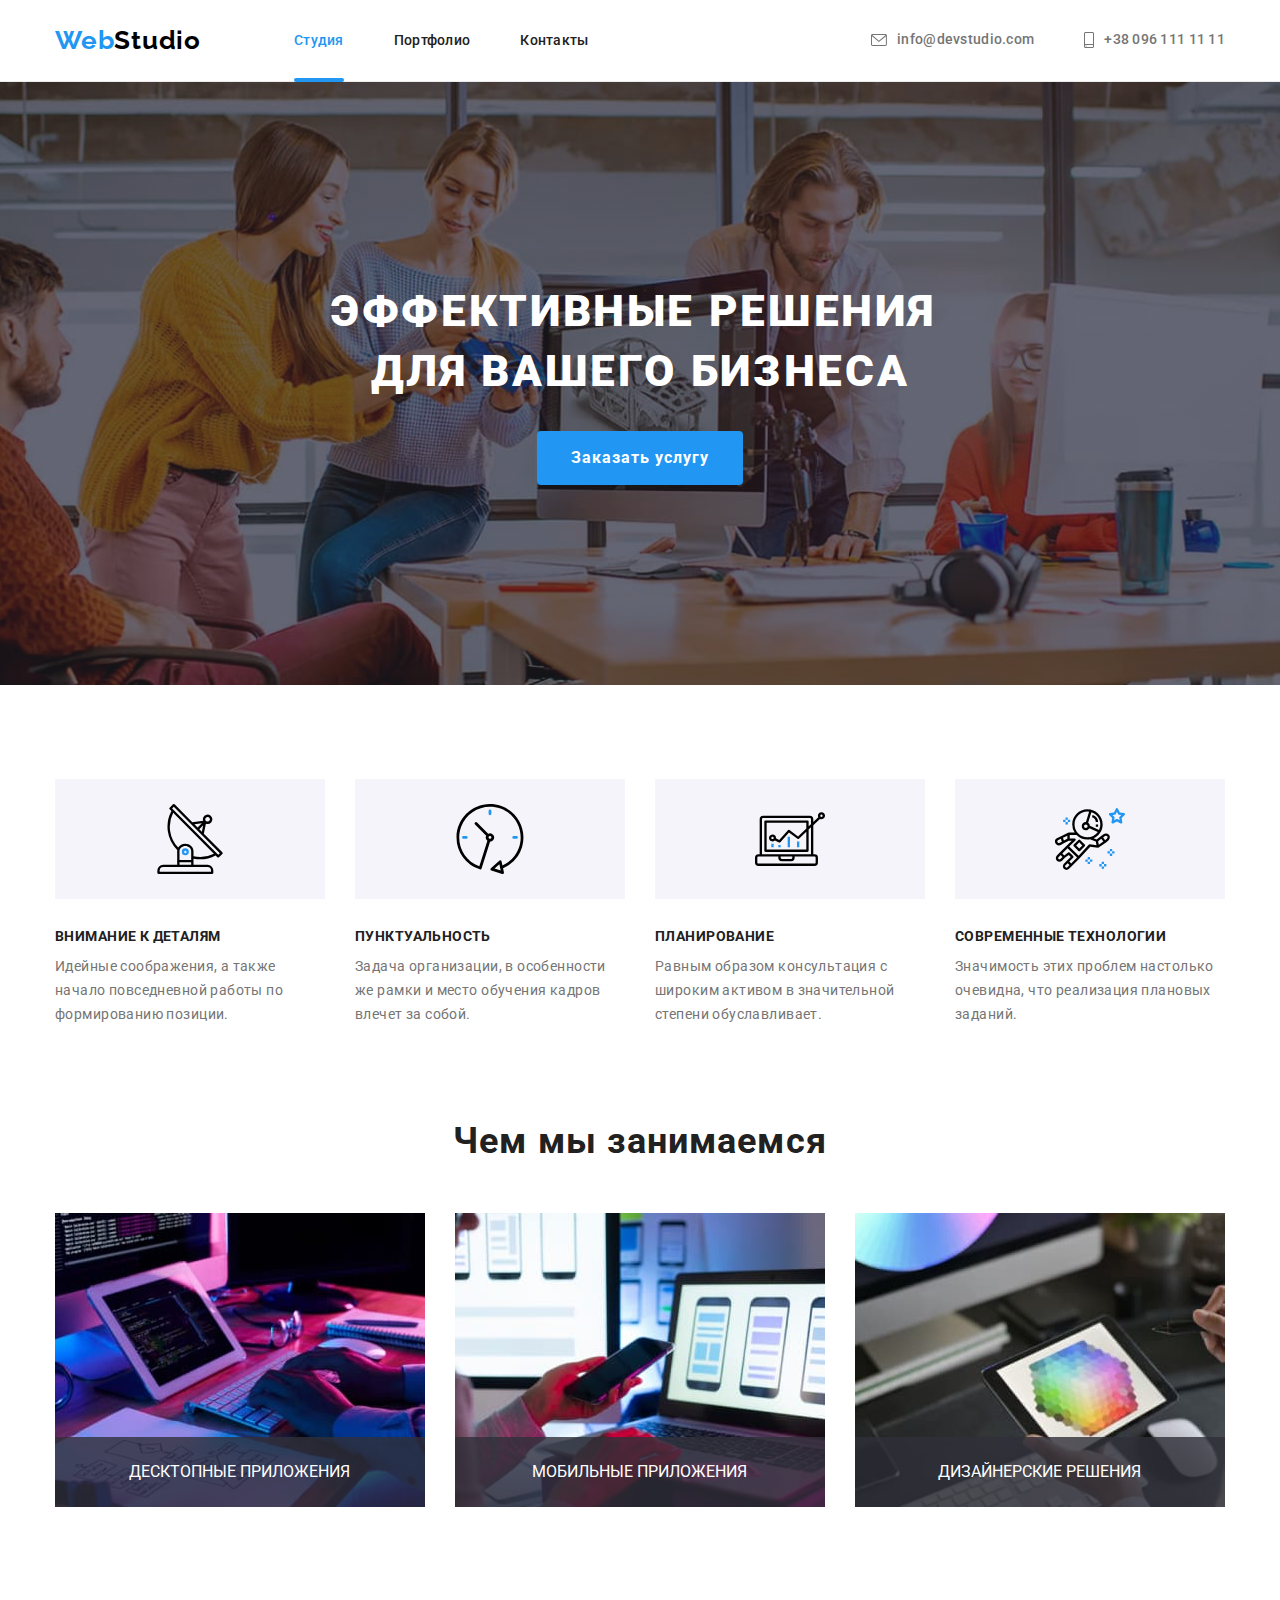
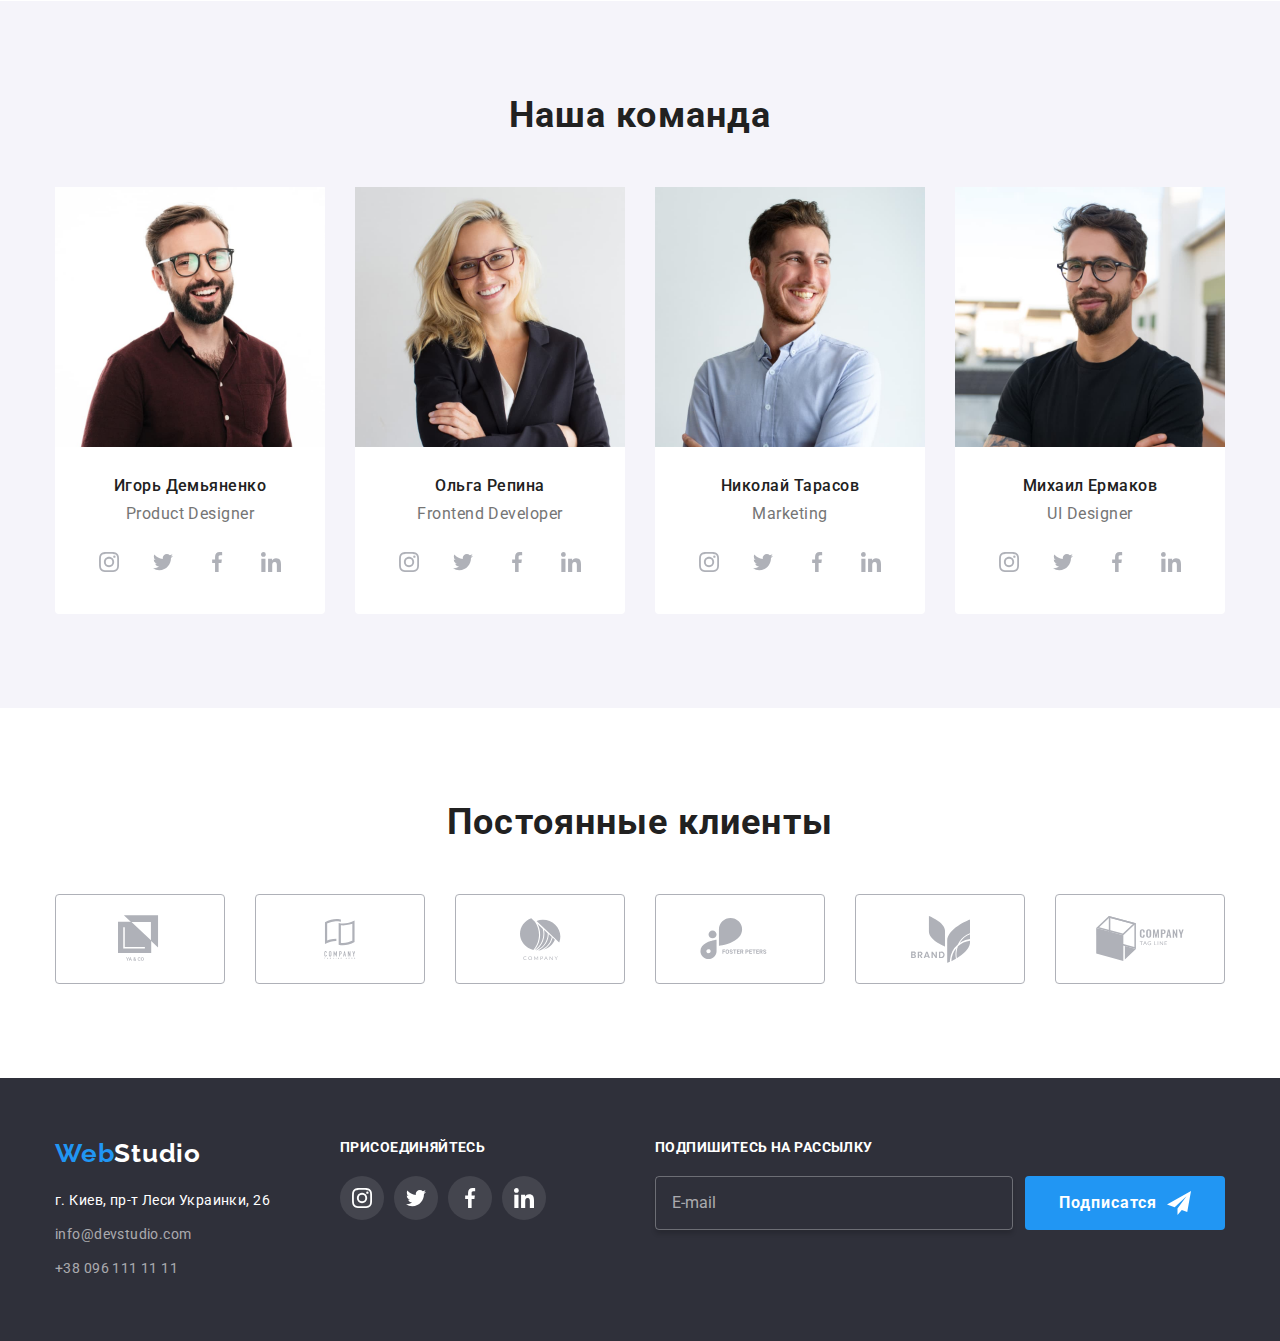
==== commit c478cbce: "правки в дз" ====
--- a/index.html
+++ b/index.html
@@ -18,27 +18,27 @@
   <body>
     <header class="header">
       <div class="header__panel">
-        <a href="./index.html" class="logo logo--indent"><span class="logo__highlight">Web</span>Studio</a>
+        <a href="./index.html" class="logo header__logo"><span class="logo__highlight">Web</span>Studio</a>
         <nav class="navigation">
           <ul class="navigation__list">
             <li class="navigation__item">
-              <a href="./index.html" class="navigation__link navigation__current">Студия</a>
+              <a href="./index.html" class="navigation__link navigation__link--current">Студия</a>
             </li>
             <li class="navigation__item"><a href="./portfolio.html" class="navigation__link">Портфолио</a></li>
             <li class="navigation__item"><a href="#" class="navigation__link">Контакты</a></li>
           </ul>
         </nav>
         <ul class="contacts">
-          <li class="contacts__item contacts__item--indent">
-            <a href="mailto:info@devstudio.com" class="contacts__mail">
+          <li class="contacts__item">
+            <a href="mailto:info@devstudio.com" class="contacts__link">
               <svg class="contacts__icon" width="16" height="12">
                 <use href="./images/firsticon.svg#icon-envelope"></use>
               </svg>
               info@devstudio.com
             </a>
           </li>
-          <li class="contacts__item contacts__item--indent">
-            <a href="tel:+380961111111" class="contacts__phone">
+          <li class="contacts__item">
+            <a href="tel:+380961111111" class="contacts__link">
               <svg class="contacts__icon" width="10" height="16">
                 <use href="./images/firsticon.svg#icon-smartphone"></use>
               </svg>
@@ -49,94 +49,92 @@
       </div>
     </header>
     <main>
-      <section class="section-hero section-hero--centered">
-        <h1 class="section-hero__title section-hero__title--indent">Эффективные решения <br />для вашего бизнеса</h1>
+      <section class="hero">
+        <h1 class="hero__title">Эффективные решения <br />для вашего бизнеса</h1>
         <button type="button" data-modal-open class="button__primary">Заказать услугу</button>
       </section>
-      <section class="section-features">
-        <div class="section-features__container">
+      <section class="features">
+        <div class="container">
           <h2 class="hidden">Наши особенности</h2>
-          <ul class="features-list">
-            <li class="features-list__item">
-              <div class="features-list__icon features-list__icon--indent">
+          <ul class="features__list">
+            <li class="features__item">
+              <div class="features__icon">
                 <svg class="icon" width="70" height="70">
                   <use href="./images/firsticon.svg#icon-antenna"></use>
                 </svg>
               </div>
-              <h3 class="features-list__title">Внимание к деталям</h3>
-              <p class="features-list__text">
+              <h3 class="features__title">Внимание к деталям</h3>
+              <p class="features__text">
                 Идейные соображения, а также начало повседневной работы по формированию позиции.
               </p>
             </li>
-            <li class="features-list__item">
-              <div class="features-list__icon features-list__icon--indent">
+            <li class="features__item">
+              <div class="features__icon">
                 <svg class="icon" width="70" height="70">
                   <use href="./images/firsticon.svg#icon-clock"></use>
                 </svg>
               </div>
-              <h3 class="features-list__title">Пунктуальность</h3>
-              <p class="features-list__text">
+              <h3 class="features__title">Пунктуальность</h3>
+              <p class="features__text">
                 Задача организации, в особенности же рамки и место обучения кадров влечет за собой.
               </p>
             </li>
-            <li class="features-list__item">
-              <div class="features-list__icon features-list__icon--indent">
+            <li class="features__item">
+              <div class="features__icon">
                 <svg class="icon" width="70" height="70">
                   <use href="./images/firsticon.svg#icon-diagram"></use>
                 </svg>
               </div>
-              <h3 class="features-list__title">Планирование</h3>
-              <p class="features-list__text">
+              <h3 class="features__title">Планирование</h3>
+              <p class="features__text">
                 Равным образом консультация с широким активом в значительной степени обуславливает.
               </p>
             </li>
-            <li class="features-list__item astronaut">
-              <div class="features-list__icon features-list__icon--indent">
+            <li class="features__item astronaut">
+              <div class="features__icon">
                 <svg class="icon" width="70" height="70">
                   <use href="./images/firsticon.svg#icon-astronaut"></use>
                 </svg>
               </div>
-              <h3 class="features-list__title">Современные технологии</h3>
-              <p class="features-list__text">
-                Значимость этих проблем настолько очевидна, что реализация плановых заданий.
-              </p>
+              <h3 class="features__title">Современные технологии</h3>
+              <p class="features__text">Значимость этих проблем настолько очевидна, что реализация плановых заданий.</p>
             </li>
           </ul>
         </div>
       </section>
-      <section class="section-work">
-        <div class="section-work__container">
-          <h2 class="section-work__title">Чем мы занимаемся</h2>
-          <ul class="activity-list">
-            <li class="activity-list__item">
+      <section class="work">
+        <div class="container">
+          <h2 class="work__title">Чем мы занимаемся</h2>
+          <ul class="work__list">
+            <li class="work__item">
               <img src="./images/box1.jpg" alt="box1" width="370" class="work-img" />
-              <p class="activity-list__text">ДЕСКТОПНЫЕ ПРИЛОЖЕНИЯ</p>
-            </li>
-            <li class="activity-list__item">
+              <p class="work__text">ДЕСКТОПНЫЕ ПРИЛОЖЕНИЯ</p>
+            </li>
+            <li class="work__item">
               <img src="./images/box2.jpg" alt="box2" width="370" class="work-img" />
-              <p class="activity-list__text">МОБИЛЬНЫЕ ПРИЛОЖЕНИЯ</p>
-            </li>
-            <li class="activity-list__item">
+              <p class="work__text">МОБИЛЬНЫЕ ПРИЛОЖЕНИЯ</p>
+            </li>
+            <li class="work__item">
               <img src="./images/box3.jpg" alt="box3" width="370" class="work-img" />
-              <p class="activity-list__text">ДИЗАЙНЕРСКИЕ РЕШЕНИЯ</p>
+              <p class="work__text">ДИЗАЙНЕРСКИЕ РЕШЕНИЯ</p>
             </li>
           </ul>
         </div>
       </section>
-      <section class="section-team">
-        <div class="section-team__container">
-          <h2 class="section-team__title">Наша команда</h2>
-          <ul class="team">
-            <li class="team__item team__item--indent">
+      <section class="team">
+        <div class="container">
+          <h2 class="team__title">Наша команда</h2>
+          <ul class="team__list-card">
+            <li class="team__item">
               <img src="./images/igor.jpg" alt="Игорь Демьяненко" width="270" class="team-photo" />
               <div class="team__description">
-                <h3 class="team__title">Игорь Демьяненко</h3>
-                <p class="team__text team__text--indent">Product Designer</p>
-                <ul class="team-list">
-                  <li class="team-list__icon-item team-list__icon-item--indent">
+                <h3 class="team__title-card">Игорь Демьяненко</h3>
+                <p class="team__text">Product Designer</p>
+                <ul class="team__list-icon">
+                  <li class="team__item-icon">
                     <a
                       href="https://www.instagram.com/?hl=ru"
-                      class="team-list__link team-list__link--main"
+                      class="team__link team__link--main"
                       target="_blank"
                       rel="noopener noreferer"
                     >
@@ -145,22 +143,22 @@
                       </svg>
                     </a>
                   </li>
-                  <li class="team-list__icon-item team-list__icon-item--indent">
-                    <a href="#" class="team-list__link team-list__link--main" target="_blank" rel="noopener noreferer">
+                  <li class="team__item-icon">
+                    <a href="#" class="team__link team__link--main" target="_blank" rel="noopener noreferer">
                       <svg class="icon-social" width="20" height="20">
                         <use href="./images/firsticon.svg#icon-twitter"></use>
                       </svg>
                     </a>
                   </li>
-                  <li class="team-list__icon-item team-list__icon-item--indent">
-                    <a href="#" class="team-list__link team-list__link--main" target="_blank" rel="noopener noreferer">
+                  <li class="team__item-icon">
+                    <a href="#" class="team__link team__link--main" target="_blank" rel="noopener noreferer">
                       <svg class="icon-social" width="20" height="20">
                         <use href="./images/firsticon.svg#icon-facebook"></use>
                       </svg>
                     </a>
                   </li>
-                  <li class="team-list__icon-item team-list__icon-item--indent">
-                    <a href="#" class="team-list__link team-list__link--main" target="_blank" rel="noopener noreferer">
+                  <li class="team__item-icon">
+                    <a href="#" class="team__link team__link--main" target="_blank" rel="noopener noreferer">
                       <svg class="icon-social" width="20" height="20">
                         <use href="./images/firsticon.svg#icon-linkedin"></use>
                       </svg>
@@ -169,35 +167,35 @@
                 </ul>
               </div>
             </li>
-            <li class="team__item team__item--indent">
+            <li class="team__item">
               <img src="./images/olga.jpg" alt="Ольга Репина" width="270" class="team-photo" />
               <div class="team__description">
-                <h3 class="team__title">Ольга Репина</h3>
-                <p class="team__text team__text--indent">Frontend Developer</p>
-                <ul class="team-list">
-                  <li class="team-list__icon-item team-list__icon-item--indent">
-                    <a href="#" class="team-list__link team-list__link--main" target="_blank" rel="noopener noreferer">
+                <h3 class="team__title-card">Ольга Репина</h3>
+                <p class="team__text">Frontend Developer</p>
+                <ul class="team__list-icon">
+                  <li class="team__item-icon">
+                    <a href="#" class="team__link team__link--main" target="_blank" rel="noopener noreferer">
                       <svg class="icon-social" width="20" height="20">
                         <use href="./images/firsticon.svg#icon-instagram"></use>
                       </svg>
                     </a>
                   </li>
-                  <li class="team-list__icon-item team-list__icon-item--indent">
-                    <a href="#" class="team-list__link team-list__link--main" target="_blank" rel="noopener noreferer">
+                  <li class="team__item-icon">
+                    <a href="#" class="team__link team__link--main" target="_blank" rel="noopener noreferer">
                       <svg class="icon-social" width="20" height="20">
                         <use href="./images/firsticon.svg#icon-twitter"></use>
                       </svg>
                     </a>
                   </li>
-                  <li class="team-list__icon-item team-list__icon-item--indent">
-                    <a href="#" class="team-list__link team-list__link--main" target="_blank" rel="noopener noreferer">
+                  <li class="team__item-icon">
+                    <a href="#" class="team__link team__link--main" target="_blank" rel="noopener noreferer">
                       <svg class="icon-social" width="20" height="20">
                         <use href="./images/firsticon.svg#icon-facebook"></use>
                       </svg>
                     </a>
                   </li>
-                  <li class="team-list__icon-item team-list__icon-item--indent">
-                    <a href="#" class="team-list__link team-list__link--main" target="_blank" rel="noopener noreferer">
+                  <li class="team__item-icon">
+                    <a href="#" class="team__link team__link--main" target="_blank" rel="noopener noreferer">
                       <svg class="icon-social" width="20" height="20">
                         <use href="./images/firsticon.svg#icon-linkedin"></use>
                       </svg>
@@ -206,35 +204,35 @@
                 </ul>
               </div>
             </li>
-            <li class="team__item team__item--indent">
+            <li class="team__item">
               <img src="./images/nik.jpg" alt="Николай Тарасов" width="270" class="team-photo" />
               <div class="team__description">
-                <h3 class="team__title">Николай Тарасов</h3>
-                <p class="team__text team__text--indent">Marketing</p>
-                <ul class="team-list">
-                  <li class="team-list__icon-item team-list__icon-item--indent">
-                    <a href="#" class="team-list__link team-list__link--main" target="_blank" rel="noopener noreferer">
+                <h3 class="team__title-card">Николай Тарасов</h3>
+                <p class="team__text">Marketing</p>
+                <ul class="team__list-icon">
+                  <li class="team__item-icon">
+                    <a href="#" class="team__link team__link--main" target="_blank" rel="noopener noreferer">
                       <svg class="icon-social" width="20" height="20">
                         <use href="./images/firsticon.svg#icon-instagram"></use>
                       </svg>
                     </a>
                   </li>
-                  <li class="team-list__icon-item team-list__icon-item--indent">
-                    <a href="#" class="team-list__link team-list__link--main" target="_blank" rel="noopener noreferer">
+                  <li class="team__item-icon">
+                    <a href="#" class="team__link team__link--main" target="_blank" rel="noopener noreferer">
                       <svg class="icon-social" width="20" height="20">
                         <use href="./images/firsticon.svg#icon-twitter"></use>
                       </svg>
                     </a>
                   </li>
-                  <li class="team-list__icon-item team-list__icon-item--indent">
-                    <a href="#" class="team-list__link team-list__link--main" target="_blank" rel="noopener noreferer">
+                  <li class="team__item-icon">
+                    <a href="#" class="team__link team__link--main" target="_blank" rel="noopener noreferer">
                       <svg class="icon-social" width="20" height="20">
                         <use href="./images/firsticon.svg#icon-facebook"></use>
                       </svg>
                     </a>
                   </li>
-                  <li class="team-list__icon-item team-list__icon-item--indent">
-                    <a href="#" class="team-list__link team-list__link--main" target="_blank" rel="noopener noreferer">
+                  <li class="team__item-icon">
+                    <a href="#" class="team__link team__link--main" target="_blank" rel="noopener noreferer">
                       <svg class="icon-social" width="20" height="20">
                         <use href="./images/firsticon.svg#icon-linkedin"></use>
                       </svg>
@@ -243,35 +241,35 @@
                 </ul>
               </div>
             </li>
-            <li class="team__item team__item--indent">
+            <li class="team__item">
               <img src="./images/mikel.jpg" alt="Михаил Ермаков" width="270" class="team-photo" />
               <div class="team__description">
-                <h3 class="team__title">Михаил Ермаков</h3>
-                <p class="team__text team__text--indent">UI Designer</p>
-                <ul class="team-list">
-                  <li class="team-list__icon-item team-list__icon-item--indent">
-                    <a href="#" class="team-list__link team-list__link--main" target="_blank" rel="noopener noreferer">
+                <h3 class="team__title-card">Михаил Ермаков</h3>
+                <p class="team__text">UI Designer</p>
+                <ul class="team__list-icon">
+                  <li class="team__item-icon">
+                    <a href="#" class="team__link team__link--main" target="_blank" rel="noopener noreferer">
                       <svg class="icon-social" width="20" height="20">
                         <use href="./images/firsticon.svg#icon-instagram"></use>
                       </svg>
                     </a>
                   </li>
-                  <li class="team-list__icon-item team-list__icon-item--indent">
-                    <a href="#" class="team-list__link team-list__link--main" target="_blank" rel="noopener noreferer">
+                  <li class="team__item-icon">
+                    <a href="#" class="team__link team__link--main" target="_blank" rel="noopener noreferer">
                       <svg class="icon-social" width="20" height="20">
                         <use href="./images/firsticon.svg#icon-twitter"></use>
                       </svg>
                     </a>
                   </li>
-                  <li class="team-list__icon-item team-list__icon-item--indent">
-                    <a href="#" class="team-list__link team-list__link--main" target="_blank" rel="noopener noreferer">
+                  <li class="team__item-icon">
+                    <a href="#" class="team__link team__link--main" target="_blank" rel="noopener noreferer">
                       <svg class="icon-social" width="20" height="20">
                         <use href="./images/firsticon.svg#icon-facebook"></use>
                       </svg>
                     </a>
                   </li>
-                  <li class="team-list__icon-item team-list__icon-item--indent">
-                    <a href="#" class="team-list__link team-list__link--main" target="_blank" rel="noopener noreferer">
+                  <li class="team__item-icon">
+                    <a href="#" class="team__link team__link--main" target="_blank" rel="noopener noreferer">
                       <svg class="icon-social" width="20" height="20">
                         <use href="./images/firsticon.svg#icon-linkedin"></use>
                       </svg>
@@ -283,48 +281,48 @@
           </ul>
         </div>
       </section>
-      <section class="section-customers">
-        <div class="section-customers__container">
-          <h1 class="section-customers__title">Постоянные клиенты</h1>
-          <ul class="clients-list">
-            <li class="clients-list__item">
-              <a href="#" class="clients-list__link">
-                <svg class="clients-list__icon" width="44.27" height="49.23">
+      <section class="customers">
+        <div class="container">
+          <h1 class="customers__title">Постоянные клиенты</h1>
+          <ul class="customers__list">
+            <li class="customers__item">
+              <a href="#" class="customers__link">
+                <svg class="customers__icon" width="44.27" height="49.23">
                   <use href="./images/firsticon.svg#icon-logo1"></use>
                 </svg>
               </a>
             </li>
-            <li class="clients-list__item">
-              <a href="#" class="clients-list__link">
-                <svg class="clients-list__icon" width="52" height="40">
+            <li class="customers__item">
+              <a href="#" class="customers__link">
+                <svg class="customers__icon" width="52" height="40">
                   <use href="./images/firsticon.svg#icon-logo2"></use>
                 </svg>
               </a>
             </li>
-            <li class="clients-list__item">
-              <a href="#" class="clients-list__link">
-                <svg class="clients-list__icon" width="41" height="42.6">
+            <li class="customers__item">
+              <a href="#" class="customers__link">
+                <svg class="customers__icon" width="41" height="42.6">
                   <use href="./images/firsticon.svg#icon-logo3"></use>
                 </svg>
               </a>
             </li>
-            <li class="clients-list__item">
-              <a href="#" class="clients-list__link">
-                <svg class="clients-list__icon" width="79.66" height="42.02">
+            <li class="customers__item">
+              <a href="#" class="customers__link">
+                <svg class="customers__icon" width="79.66" height="42.02">
                   <use href="./images/firsticon.svg#icon-logo4"></use>
                 </svg>
               </a>
             </li>
-            <li class="clients-list__item">
-              <a href="#" class="clients-list__link">
-                <svg class="clients-list__icon" width="59" height="47">
+            <li class="customers__item">
+              <a href="#" class="customers__link">
+                <svg class="customers__icon" width="59" height="47">
                   <use href="./images/firsticon.svg#icon-logo5"></use>
                 </svg>
               </a>
             </li>
-            <li class="clients-list__item">
-              <a href="#" class="clients-list__link">
-                <svg class="clients-list__icon" width="88.48" height="45.44">
+            <li class="customers__item">
+              <a href="#" class="customers__link">
+                <svg class="customers__icon" width="88.48" height="45.44">
                   <use href="./images/firsticon.svg#icon-logo6"></use>
                 </svg>
               </a>
@@ -337,7 +335,7 @@
     <footer class="footer">
       <div class="footer__panel">
         <div class="footer__address">
-          <a href="#" class="footer__logo footer__logo--indent"> <span class="logo__highlight">Web</span>Studio </a>
+          <a href="#" class="footer__logo"> <span class="logo__highlight">Web</span>Studio </a>
           <address class="address">
             <ul class="address__list">
               <li class="address__item">
@@ -364,30 +362,30 @@
 
         <div class="social footer__social">
           <b class="social__text">ПРИСОЕДИНЯЙТЕСЬ</b>
-          <ul class="team-list">
-            <li class="team-list__icon-item team-list__icon-item--indent">
-              <a href="#" class="team-list__link team-list__link--foter" target="_blank" rel="noopener noreferer">
+          <ul class="team__list-icon">
+            <li class="team__item-icon">
+              <a href="#" class="team__link team__link--foter" target="_blank" rel="noopener noreferer">
                 <svg class="icon-social" width="20" height="20">
                   <use href="./images/firsticon.svg#icon-instagram"></use>
                 </svg>
               </a>
             </li>
-            <li class="team-list__icon-item team-list__icon-item--indent">
-              <a href="#" class="team-list__link team-list__link--foter" target="_blank" rel="noopener noreferer">
+            <li class="team__item-icon">
+              <a href="#" class="team__link team__link--foter" target="_blank" rel="noopener noreferer">
                 <svg class="icon-social" width="20" height="20">
                   <use href="./images/firsticon.svg#icon-twitter"></use>
                 </svg>
               </a>
             </li>
-            <li class="team-list__icon-item team-list__icon-item--indent">
-              <a href="#" class="team-list__link team-list__link--foter" target="_blank" rel="noopener noreferer">
+            <li class="team__item-icon">
+              <a href="#" class="team__link team__link--foter" target="_blank" rel="noopener noreferer">
                 <svg class="icon-social" width="20" height="20">
                   <use href="./images/firsticon.svg#icon-facebook"></use>
                 </svg>
               </a>
             </li>
-            <li class="team-list__icon-item team-list__icon-item--indent">
-              <a href="#" class="team-list__link team-list__link--foter" target="_blank" rel="noopener noreferer">
+            <li class="team__item-icon">
+              <a href="#" class="team__link team__link--foter" target="_blank" rel="noopener noreferer">
                 <svg class="icon-social" width="20" height="20">
                   <use href="./images/firsticon.svg#icon-linkedin"></use>
                 </svg>
@@ -427,55 +425,50 @@
           </svg>
         </button>
         <p class="modal__title">Оставьте свои данные, мы вам перезвоним</p>
-        <form name="feedback-form">
-          <ul class="feedback-form__list">
-            <li class="feedback-form__item">
-              <label class="feedback-form__group">
-                <span class="feedback-form__label">Имя</span>
-                <input type="text" name="name" class="feedback-form__input" />
-                <svg class="feedback-form__icon" width="18" height="18">
+        <form name="feedback">
+          <ul class="feedback__list">
+            <li class="feedback__item">
+              <label class="feedback__group">
+                <span class="feedback__label">Имя</span>
+                <input type="text" name="name" class="feedback__input" />
+                <svg class="feedback__icon" width="18" height="18">
                   <use href="./images/firsticon.svg#icon-person-black"></use>
                 </svg>
               </label>
             </li>
 
-            <li class="feedback-form__item">
-              <label class="feedback-form__group">
-                <span class="feedback-form__label"> Телефон </span>
-                <input type="tel" name="phone" class="feedback-form__input" />
-                <svg class="feedback-form__icon" width="18" height="18">
+            <li class="feedback__item">
+              <label class="feedback__group">
+                <span class="feedback__label"> Телефон </span>
+                <input type="tel" name="phone" class="feedback__input" />
+                <svg class="feedback__icon" width="18" height="18">
                   <use href="./images/firsticon.svg#icon-phone"></use>
                 </svg>
               </label>
             </li>
 
-            <li class="feedback-form__item">
-              <label class="feedback-form__group">
-                <span class="feedback-form__label"> Почта </span>
-                <input type="email" name="mail" class="feedback-form__input" />
-                <svg class="feedback-form__icon" width="18" height="18">
+            <li class="feedback__item">
+              <label class="feedback__group">
+                <span class="feedback__label"> Почта </span>
+                <input type="email" name="mail" class="feedback__input" />
+                <svg class="feedback__icon" width="18" height="18">
                   <use href="./images/firsticon.svg#icon-post"></use>
                 </svg>
               </label>
             </li>
 
-            <li class="feedback-form__item">
-              <label class="feedback-form__group">
-                <span class="feedback-form__label"> Комментарий </span>
-                <textarea
-                  name="comments"
-                  rows="10"
-                  placeholder="Введите текст"
-                  class="feedback-form__textarea"
-                ></textarea>
+            <li class="feedback__item">
+              <label class="feedback__group">
+                <span class="feedback__label"> Комментарий </span>
+                <textarea name="comments" rows="10" placeholder="Введите текст" class="feedback__textarea"></textarea>
               </label>
             </li>
 
-            <li class="feedback-form__item">
-              <label class="feedback-form__agreement">
-                <input type="checkbox" name="agreement" class="feedback-form__checkbox" />
+            <li class="feedback__item">
+              <label class="feedback__agreement">
+                <input type="checkbox" name="agreement" class="feedback__checkbox" />
                 <span class="custom-checkbox"><span class="custom-checkbox__icon"></span> </span>
-                Соглашаюсь с рассылкой и принимаю <a href="#" class="feedback-form__link">Условия договора</a>
+                Соглашаюсь с рассылкой и принимаю <a href="#" class="feedback__link">Условия договора</a>
               </label>
             </li>
           </ul>
--- a/css/main.min.css
+++ b/css/main.min.css
@@ -1,2 +1,2 @@
-h1,h2,h3,h4,h5,h6,p,ul{margin:0;padding:0}img{display:block;max-width:100%}ul{list-style:none}a{text-decoration:none}body{font-family:'Roboto', sans-serif;color:#757575;background-color:#fff}.hidden{position:absolute !important;clip:rect(1px 1px 1px 1px);clip:rect(1px, 1px, 1px, 1px);padding:0 !important;border:0 !important;height:1px !important;width:1px !important;overflow:hidden}.header__panel,.footer__panel,.section-features__container,.section-work__container,.section-team__container,.section-customers__container,.section-portfolio__container{width:1200px;padding:0 15px;margin:0 auto}.contacts__mail,.contacts__phone,.address__link{text-decoration:none;-webkit-transition:color 250ms cubic-bezier(0.4, 0, 0.2, 1);transition:color 250ms cubic-bezier(0.4, 0, 0.2, 1)}.contacts__mail:hover,.contacts__phone:hover,.address__link:hover,.contacts__mail:focus,.contacts__phone:focus,.address__link:focus{color:#2196f3}.logo,.footer__logo{font-family:'Raleway', sans-serif;font-style:normal;font-weight:bold;font-size:26px;line-height:1.2;letter-spacing:0.03em;color:#000;text-decoration:none}.header{border-bottom:1px solid #ececec}.header__panel{display:-webkit-box;display:-ms-flexbox;display:flex;-webkit-box-pack:center;-ms-flex-pack:center;justify-content:center;-webkit-box-align:center;-ms-flex-align:center;align-items:center}.logo--indent{margin-right:93px}.logo__highlight{color:#2196f3}.footer__logo{display:inline-block;color:#fff}.footer__logo--indent{margin-bottom:20px}.button__primary{display:inline-block;min-width:200px;padding:10px 32px;border-radius:4px;border-color:transparent;-webkit-box-align:center;-ms-flex-align:center;align-items:center;text-align:center;font-family:inherit;font-weight:700;font-size:16px;line-height:1.87;letter-spacing:0.06em;color:#fff;background-color:#2196f3}.button__primary:focus,.button__primary:hover{cursor:pointer}.button__send{display:-webkit-box;display:-ms-flexbox;display:flex;-webkit-box-pack:center;-ms-flex-pack:center;justify-content:center;-webkit-box-align:center;-ms-flex-align:center;align-items:center;fill:#fff;min-height:50px;margin-left:12px}.modal__button{margin-left:50%;margin-right:50%;-webkit-transform:translateX(-50%);transform:translateX(-50%);-webkit-transition:-webkit-box-shadow 250ms cubic-bezier(0.4, 0, 0.2, 1);transition:-webkit-box-shadow 250ms cubic-bezier(0.4, 0, 0.2, 1);transition:box-shadow 250ms cubic-bezier(0.4, 0, 0.2, 1);transition:box-shadow 250ms cubic-bezier(0.4, 0, 0.2, 1), -webkit-box-shadow 250ms cubic-bezier(0.4, 0, 0.2, 1)}.modal__button:hover,.modal__button:focus{-webkit-box-shadow:0px 4px 4px rgba(0,0,0,0.15);box-shadow:0px 4px 4px rgba(0,0,0,0.15)}.navigation__list{display:-webkit-box;display:-ms-flexbox;display:flex}.navigation__item+.navigation__item{margin-left:50px}.navigation__link{display:block;padding-top:32px;padding-bottom:32px;font-weight:500;font-size:14px;line-height:1.2;letter-spacing:0.02em;color:#212121;-webkit-transition:color 250ms cubic-bezier(0.4, 0, 0.2, 1);transition:color 250ms cubic-bezier(0.4, 0, 0.2, 1)}.navigation__link:hover,.navigation__link:focus{color:#2196f3}.navigation__current{color:#2196f3;position:relative}.navigation__current::after{content:'';position:absolute;display:block;width:100%;height:4px;margin-bottom:-1px;bottom:0;left:0;background-color:#2196f3;border-radius:2px}.contacts{display:-webkit-box;display:-ms-flexbox;display:flex;margin-left:auto}.contacts__item--indent+.contacts__item--indent{margin-left:50px}.contacts__mail,.contacts__phone{display:-webkit-inline-box;display:-ms-inline-flexbox;display:inline-flex;padding-top:32px;padding-bottom:32px;-webkit-box-align:center;-ms-flex-align:center;align-items:center;font-weight:500;font-size:14px;line-height:1.14;letter-spacing:0.02em;color:#757575}.contacts__icon{margin-right:10px;fill:currentColor}.footer{padding:60px 0;background-color:#2f303a}.footer__panel{display:-webkit-box;display:-ms-flexbox;display:flex}.address__list{font-size:14px;line-height:1.71;letter-spacing:0.03em}.address__link{font-family:inherit;font-style:normal;font-size:14px;line-height:1.71;letter-spacing:0.03em}.address__link--map{color:#fff}.address__link--contacts{color:rgba(255,255,255,0.6)}.address__item:not(:last-child){margin-bottom:10px}.social__text{display:inline-block;margin-bottom:20px;font-weight:700;font-size:14px;line-height:1.14;letter-spacing:0.03em;text-transform:uppercase;color:#fff}.footer__social{margin-left:70px}.team-list__icon-item--indent+.team-list__icon-item--indent{margin-left:10px}.team-list__link{display:-webkit-box;display:-ms-flexbox;display:flex;-webkit-box-pack:center;-ms-flex-pack:center;justify-content:center;-webkit-box-align:center;-ms-flex-align:center;align-items:center;height:44px;width:44px;border-radius:50px;background-color:#fff}.team-list__link--foter{background-color:rgba(255,255,255,0.1);fill:#fff;-webkit-transition:background-color 250ms cubic-bezier(0.4, 0, 0.2, 1);transition:background-color 250ms cubic-bezier(0.4, 0, 0.2, 1)}.team-list__link--foter:hover,.team-list__link--foter:focus{background-color:#2196f3}.team-list__link--main{background-color:#fff;fill:#afb1b8;-webkit-transition:fill 250ms cubic-bezier(0.4, 0, 0.2, 1),background-color 250ms cubic-bezier(0.4, 0, 0.2, 1);transition:fill 250ms cubic-bezier(0.4, 0, 0.2, 1),background-color 250ms cubic-bezier(0.4, 0, 0.2, 1)}.team-list__link--main:hover,.team-list__link--main:focus{background-color:#2196f3;fill:#fff}.footer__subscribe{margin-left:auto}.subscribe__title{display:inline-block;margin-bottom:20px;font-weight:bold;font-size:14px;line-height:1.14;letter-spacing:0.03em;text-transform:uppercase;color:#fff}.subscribe__label{position:absolute;top:50%;left:17px;-webkit-transform:translateY(-50%);transform:translateY(-50%)}.subscribe__form{position:relative;display:-webkit-box;display:-ms-flexbox;display:flex}.subscribe__input-email{padding:15px 16px;min-width:358px;color:#fff;background-color:transparent;border:1px solid rgba(255,255,255,0.3);-webkit-box-shadow:0px 4px 4px rgba(0,0,0,0.15);box-shadow:0px 4px 4px rgba(0,0,0,0.15);border-radius:4px}.subscribe__input-email:focus+.subscribe__label,.subscribe__input-email:not(:placeholder-shown)+.subscribe__label{opacity:0}.subscribe__icon-send{margin-left:10px}.section-work__title,.section-team__title,.section-customers__title{margin-bottom:50px;text-align:center;font-size:36px;line-height:1.16;letter-spacing:0.03em;color:#212121}.team__title{margin-bottom:10px;text-align:center;font-weight:500;font-size:16px;line-height:1.18;letter-spacing:0.03em;color:#212121}.modal__title{margin-bottom:12px;font-weight:700;font-size:20px;line-height:1.15;text-align:center;letter-spacing:0.03em;color:#212121}.section-hero{max-width:1600px;padding:200px 0;text-align:center;background-color:#c4c4c4;background-image:-webkit-gradient(linear,left top, left bottom,from(rgba(47,48,58,0.4)),to(rgba(47,48,58,0.4))),url(../images/hero.jpg);background-image:linear-gradient(rgba(47,48,58,0.4),rgba(47,48,58,0.4)),url(../images/hero.jpg);background-position:center;background-size:cover;background-repeat:no-repeat}.section-hero--centered{margin-left:auto;margin-right:auto}.section-hero__title{font-weight:900;font-size:44px;line-height:1.36;letter-spacing:0.06em;text-transform:uppercase;white-space:pre;color:#fff}.section-hero__title--indent{margin-bottom:30px}.section-features{padding:94px 0}.features-list{display:-webkit-box;display:-ms-flexbox;display:flex;-webkit-box-pack:justify;-ms-flex-pack:justify;justify-content:space-between;-ms-flex-wrap:wrap;flex-wrap:wrap}.features-list__item{-ms-flex-preferred-size:calc((100% - 90px) / 4);flex-basis:calc((100% - 90px) / 4)}.features-list__title{margin-bottom:10px;font-size:14px;line-height:1.14;letter-spacing:0.03em;text-transform:uppercase;color:#212121}.features-list__text{font-size:14px;line-height:1.71;letter-spacing:0.03em;color:#757575}.features-list__icon{display:-webkit-box;display:-ms-flexbox;display:flex;-webkit-box-pack:center;-ms-flex-pack:center;justify-content:center;-webkit-box-align:center;-ms-flex-align:center;align-items:center;width:270px;height:120px;background-color:#f5f4fa}.features-list__icon--indent{margin-bottom:30px}.section-work{padding-bottom:94px}.activity-list{display:-webkit-box;display:-ms-flexbox;display:flex;-ms-flex-wrap:wrap;flex-wrap:wrap}.activity-list__item{position:relative;width:calc((100% - 2 * 30px) / 3);margin-right:30px}.activity-list__item:last-child{margin-right:0}.activity-list__text{position:absolute;display:-webkit-box;display:-ms-flexbox;display:flex;bottom:0;width:100%;height:70px;-webkit-box-pack:center;-ms-flex-pack:center;justify-content:center;-webkit-box-align:center;-ms-flex-align:center;align-items:center;background-color:rgba(47,48,58,0.8);color:#fff}.section-team{background:#f5f4fa;padding:94px 0}.team{display:-webkit-box;display:-ms-flexbox;display:flex;-ms-flex-wrap:wrap;flex-wrap:wrap}.team__text{font-size:16px;line-height:1.18;letter-spacing:0.03em;color:#757575}.team__text--indent{margin-bottom:16px}.team__description{padding:30px 32px}.team__item{text-align:center;border-radius:0px 0px 4px 4px;background-color:#fff}.team__item--indent{-ms-flex-preferred-size:calc((100% - 3 * 30px) / 4);flex-basis:calc((100% - 3 * 30px) / 4);margin-right:30px}.team__item--indent:last-child{margin-right:0}.team-list{display:-webkit-box;display:-ms-flexbox;display:flex;-webkit-box-pack:center;-ms-flex-pack:center;justify-content:center;-webkit-box-align:center;-ms-flex-align:center;align-items:center}.section-customers{padding:94px 0}.clients-list{display:-webkit-box;display:-ms-flexbox;display:flex;list-style:none}.clients-list__item+.clients-list__item{margin-left:30px}.clients-list__link{display:-webkit-box;display:-ms-flexbox;display:flex;width:170px;height:90px;border:1px solid #afb1b8;border-radius:4px;fill:#afb1b8;-webkit-box-align:center;-ms-flex-align:center;align-items:center;-webkit-box-pack:center;-ms-flex-pack:center;justify-content:center;-webkit-transition:fill 250ms cubic-bezier(0.4, 0, 0.2, 1),border-color 250ms cubic-bezier(0.4, 0, 0.2, 1);transition:fill 250ms cubic-bezier(0.4, 0, 0.2, 1),border-color 250ms cubic-bezier(0.4, 0, 0.2, 1)}.clients-list__link:hover,.clients-list__link:focus{fill:#2196f3;border-color:#2196f3}.backdrop{position:fixed;left:0;top:0;width:100%;height:100%;background-color:rgba(0,0,0,0.2);opacity:1;-webkit-transition:opacity 250ms cubic-bezier(0.4, 0, 0.2, 1);transition:opacity 250ms cubic-bezier(0.4, 0, 0.2, 1)}.backdrop.is-hidden{opacity:0;pointer-events:none}.modal{position:absolute;left:50%;top:50%;min-width:528px;min-height:581px;padding:40px;background-color:#fff;-webkit-box-shadow:0px 1px 3px rgba(0,0,0,0.12),0px 1px 1px rgba(0,0,0,0.14),0px 2px 1px rgba(0,0,0,0.2);box-shadow:0px 1px 3px rgba(0,0,0,0.12),0px 1px 1px rgba(0,0,0,0.14),0px 2px 1px rgba(0,0,0,0.2);border-radius:4px;-webkit-transform:translate(-50%, -50%);transform:translate(-50%, -50%)}.modal__close-container{position:absolute;right:8px;top:8px;display:-webkit-box;display:-ms-flexbox;display:flex;-webkit-box-pack:center;-ms-flex-pack:center;justify-content:center;-webkit-box-align:center;-ms-flex-align:center;align-items:center;border-radius:50%;width:30px;height:30px;cursor:pointer;background-color:#fff;border:1px solid #000}.modal__close-btn{fill:#000;-webkit-transition:fill 250ms cubic-bezier(0.4, 0, 0.2, 1);transition:fill 250ms cubic-bezier(0.4, 0, 0.2, 1)}.custom-checkbox{display:-webkit-inline-box;display:-ms-inline-flexbox;display:inline-flex;-webkit-box-align:center;-ms-flex-align:center;align-items:center;width:16px;height:15px;border:1px solid #000;margin-right:8px;-webkit-transition:background-color 250ms cubic-bezier(0.4, 0, 0.2, 1),border-color 250ms cubic-bezier(0.4, 0, 0.2, 1);transition:background-color 250ms cubic-bezier(0.4, 0, 0.2, 1),border-color 250ms cubic-bezier(0.4, 0, 0.2, 1)}.feedback-form__checkbox:checked+.custom-checkbox{border-color:#2196f3;background-color:#2196f3}.feedback-form__checkbox:focus+.custom-checkbox{outline:2px solid #2196f3}.feedback-form__checkbox:focus:not(:focus-visible)+.custom-checkbox{outline:none}.custom-checkbox__icon{display:block;width:100%;height:100%;border:none;background-color:transparent;background-image:url(../images/check.svg);background-origin:border-box;background-size:120%;background-position:center;opacity:0;-webkit-transition:opacity 250ms cubic-bezier(0.4, 0, 0.2, 1);transition:opacity 250ms cubic-bezier(0.4, 0, 0.2, 1)}.feedback-form__checkbox:checked ~ * .custom-checkbox__icon{opacity:1}.feedback-form__checkbox{position:absolute !important;clip:rect(1px 1px 1px 1px);clip:rect(1px, 1px, 1px, 1px);padding:0 !important;border:0 !important;height:1px !important;width:1px !important;overflow:hidden}.feedback-form__list{margin-bottom:30px}.feedback-form__item{margin-bottom:10px}.feedback-form__item:nth-child(4){margin-bottom:20px}.feedback-form__group{position:relative;display:-webkit-box;display:-ms-flexbox;display:flex;-webkit-box-orient:vertical;-webkit-box-direction:normal;-ms-flex-direction:column;flex-direction:column}.feedback-form__label{margin-bottom:4px;font-size:12px;line-height:1.16;letter-spacing:0.01em;color:#757575}.feedback-form__input{padding:11px 35px;border:1px solid rgba(33,33,33,0.2);-webkit-box-sizing:border-box;box-sizing:border-box;border-radius:4px;-webkit-transition:border-color 250ms cubic-bezier(0.4, 0, 0.2, 1);transition:border-color 250ms cubic-bezier(0.4, 0, 0.2, 1)}.feedback-form__input:focus{outline-style:none;border-color:#2196f3}.feedback-form__icon{position:absolute;top:50%;left:12px;-webkit-transition:fill 250ms cubic-bezier(0.4, 0, 0.2, 1);transition:fill 250ms cubic-bezier(0.4, 0, 0.2, 1)}.feedback-form__group:focus-within .feedback-form__icon{fill:#2196f3}.feedback-form__agreement{display:-webkit-box;display:-ms-flexbox;display:flex;-webkit-box-pack:center;-ms-flex-pack:center;justify-content:center;-webkit-box-align:center;-ms-flex-align:center;align-items:center;margin-left:auto;margin-right:auto;white-space:nowrap}.feedback-form__textarea{resize:none;padding:12px 16px;border:1px solid rgba(33,33,33,0.2);-webkit-box-sizing:border-box;box-sizing:border-box;border-radius:4px;-webkit-transition:border-color 250ms cubic-bezier(0.4, 0, 0.2, 1);transition:border-color 250ms cubic-bezier(0.4, 0, 0.2, 1)}.feedback-form__textarea::-webkit-input-placeholder{font-size:12px;line-height:1.16px;letter-spacing:0.01em;padding-top:12px;color:rgba(117,117,117,0.5)}.feedback-form__textarea:-ms-input-placeholder{font-size:12px;line-height:1.16px;letter-spacing:0.01em;padding-top:12px;color:rgba(117,117,117,0.5)}.feedback-form__textarea::-ms-input-placeholder{font-size:12px;line-height:1.16px;letter-spacing:0.01em;padding-top:12px;color:rgba(117,117,117,0.5)}.feedback-form__textarea::placeholder{font-size:12px;line-height:1.16px;letter-spacing:0.01em;padding-top:12px;color:rgba(117,117,117,0.5)}.feedback-form__textarea:focus-within{outline-style:none;fill:#2196f3;border-color:#2196f3}.feedback-form__link{color:#2196f3;margin-left:3px;text-decoration:underline}.button{display:inline-block;padding:6px 22px;border-radius:4px;border-color:transparent;font-family:inherit;font-weight:500;font-size:16px;line-height:1.62;text-align:center;letter-spacing:0.03em;background-color:#f5f4fa;color:#212121;-webkit-transition:background-color 250ms cubic-bezier(0.4, 0, 0.2, 1),color 250ms cubic-bezier(0.4, 0, 0.2, 1),-webkit-box-shadow 250ms cubic-bezier(0.4, 0, 0.2, 1);transition:background-color 250ms cubic-bezier(0.4, 0, 0.2, 1),color 250ms cubic-bezier(0.4, 0, 0.2, 1),-webkit-box-shadow 250ms cubic-bezier(0.4, 0, 0.2, 1);transition:background-color 250ms cubic-bezier(0.4, 0, 0.2, 1),color 250ms cubic-bezier(0.4, 0, 0.2, 1),box-shadow 250ms cubic-bezier(0.4, 0, 0.2, 1);transition:background-color 250ms cubic-bezier(0.4, 0, 0.2, 1),color 250ms cubic-bezier(0.4, 0, 0.2, 1),box-shadow 250ms cubic-bezier(0.4, 0, 0.2, 1),-webkit-box-shadow 250ms cubic-bezier(0.4, 0, 0.2, 1)}.button:hover,.button:focus{background-color:#2196f3;color:#fff;cursor:pointer;-webkit-box-shadow:0px 3px 1px rgba(0,0,0,0.1),0px 1px 2px rgba(0,0,0,0.08),0px 2px 2px rgba(0,0,0,0.12);box-shadow:0px 3px 1px rgba(0,0,0,0.1),0px 1px 2px rgba(0,0,0,0.08),0px 2px 2px rgba(0,0,0,0.12)}.section-portfolio{padding:94px 0}.filter-list{display:-webkit-box;display:-ms-flexbox;display:flex;-ms-flex-wrap:wrap;flex-wrap:wrap;-webkit-box-pack:center;-ms-flex-pack:center;justify-content:center;margin-bottom:50px}.filter-list__item+.filter-list__item{margin-left:8px}.portfolio{display:-webkit-box;display:-ms-flexbox;display:flex;-ms-flex-wrap:wrap;flex-wrap:wrap;margin-left:calc(-1 * 30px);margin-top:calc(-1 * 30px)}.portfolio__item{-ms-flex-preferred-size:calc((100% - 3 * 30px) / 3);flex-basis:calc((100% - 3 * 30px) / 3);margin-left:30px;margin-top:30px}.portfolio__link-card{-webkit-transition:-webkit-box-shadow 250ms cubic-bezier(0.4, 0, 0.2, 1);transition:-webkit-box-shadow 250ms cubic-bezier(0.4, 0, 0.2, 1);transition:box-shadow 250ms cubic-bezier(0.4, 0, 0.2, 1);transition:box-shadow 250ms cubic-bezier(0.4, 0, 0.2, 1), -webkit-box-shadow 250ms cubic-bezier(0.4, 0, 0.2, 1);background-color:#fff}.portfolio__link-card:hover,.portfolio__link-card:focus{display:block;-webkit-box-shadow:0px 1px 1px rgba(0,0,0,0.12),0px 4px 4px rgba(0,0,0,0.06),1px 4px 6px rgba(0,0,0,0.16);box-shadow:0px 1px 1px rgba(0,0,0,0.12),0px 4px 4px rgba(0,0,0,0.06),1px 4px 6px rgba(0,0,0,0.16)}.portfolio__thumb{position:relative;overflow:hidden}.thumb__container-overlay{position:absolute;display:block;top:0;left:0;width:100%;height:100%;padding:63px 24px;background-color:rgba(33,150,243,0.9);opacity:0;-webkit-transform:translateY(100%);transform:translateY(100%);-webkit-transition:opacity 250ms cubic-bezier(0.4, 0, 0.2, 1),-webkit-transform 250ms cubic-bezier(0.4, 0, 0.2, 1);transition:opacity 250ms cubic-bezier(0.4, 0, 0.2, 1),-webkit-transform 250ms cubic-bezier(0.4, 0, 0.2, 1);transition:opacity 250ms cubic-bezier(0.4, 0, 0.2, 1),transform 250ms cubic-bezier(0.4, 0, 0.2, 1);transition:opacity 250ms cubic-bezier(0.4, 0, 0.2, 1),transform 250ms cubic-bezier(0.4, 0, 0.2, 1),-webkit-transform 250ms cubic-bezier(0.4, 0, 0.2, 1)}.portfolio__link-card:hover .thumb__container-overlay,.portfolio__link-card:focus .thumb__container-overlay{opacity:1;-webkit-transform:translateY(0);transform:translateY(0)}.thumb__description{font-size:18px;line-height:1.56;letter-spacing:0.03em;color:#fff}.portfolio__description{padding:20px 24px;border-right:1px solid #eee;border-left:1px solid #eee;border-bottom:1px solid #eee}.portfolio__title{font-weight:700;font-size:18px;line-height:2;letter-spacing:0.06em;color:#212121}.portfolio__text{color:#757575;font-size:16px;line-height:1.87;letter-spacing:0.03em}
+body{font-family:'Roboto', sans-serif;color:getColor("dominant-text-color");background-color:getColor("primary-white-color")}h1,h2,h3,h4,h5,h6,p,ul{margin:0;padding:0}img{display:block;max-width:100%}ul{list-style:none}a{text-decoration:none}.header__panel,.footer__panel,.container{width:1200px;padding:0 15px;margin:0 auto}.address__link,.contacts__link{text-decoration:none;transition:color 250ms cubic-bezier(0.4, 0, 0.2, 1)}.address__link:hover,.contacts__link:hover,.address__link:focus,.contacts__link:focus{color:#2196f3}.logo,.footer__logo{font-family:'Raleway', sans-serif;font-style:normal;font-weight:bold;font-size:26px;line-height:1.2;letter-spacing:0.03em;color:#000;text-decoration:none}.team__item{flex-basis:calc((100% - 3 * 30px) / 4);margin-right:30px}.team__item:last-child{margin-right:0}.hidden{position:absolute !important;clip:rect(1px 1px 1px 1px);clip:rect(1px, 1px, 1px, 1px);padding:0 !important;border:0 !important;height:1px !important;width:1px !important;overflow:hidden}.footer__subscribe{margin-left:auto}.subscribe__title{display:inline-block;margin:0 0 20px 0;font-weight:bold;font-size:14px;line-height:1.14;letter-spacing:0.03em;text-transform:uppercase;color:#fff}.subscribe__label{position:absolute;top:50%;left:17px;transform:translateY(-50%);color:rgba(255,255,255,0.6)}.subscribe__form{position:relative;display:flex}.subscribe__input-email{padding:15px 16px;min-width:358px;color:#fff;background-color:transparent;border:1px solid rgba(255,255,255,0.3);box-shadow:0px 4px 4px rgba(0,0,0,0.15);border-radius:4px}.subscribe__input-email:focus+.subscribe__label,.subscribe__input-email:not(:placeholder-shown)+.subscribe__label{opacity:0}.subscribe__icon-send{margin-left:10px}.address__list{font-size:14px;line-height:1.71;letter-spacing:0.03em}.address__link{font-family:inherit;font-style:normal;font-size:14px;line-height:1.71;letter-spacing:0.03em}.address__link--map{color:#fff}.address__link--contacts{color:rgba(255,255,255,0.6)}.address__item:not(:last-child){margin-bottom:10px}.contacts{display:flex;margin-left:auto}.contacts__item+.contacts__item{margin-left:50px}.contacts__link{display:inline-flex;padding-top:32px;padding-bottom:32px;align-items:center;font-weight:500;font-size:14px;line-height:1.14;letter-spacing:0.02em;color:#757575}.contacts__icon{margin-right:10px;fill:currentColor}.header{border-bottom:1px solid #ececec}.header__panel{display:flex;justify-content:center;align-items:center}.navigation__list{display:flex}.navigation__item+.navigation__item{margin-left:50px}.navigation__link{display:block;padding-top:32px;padding-bottom:32px;font-weight:500;font-size:14px;line-height:1.2;letter-spacing:0.02em;color:#212121;transition:color 250ms cubic-bezier(0.4, 0, 0.2, 1)}.navigation__link:hover,.navigation__link:focus{color:#2196f3}.navigation__link--current{color:#2196f3;position:relative}.navigation__link--current::after{content:'';position:absolute;display:block;width:100%;height:4px;margin-bottom:-1px;bottom:0;left:0;background-color:#2196f3;border-radius:2px}.social__text{display:inline-block;margin:0 0 20px 0;font-weight:700;font-size:14px;line-height:1.14;letter-spacing:0.03em;text-transform:uppercase;color:#fff}.footer__social{margin:0 0 0 70px}.footer{padding:60px 0;background-color:#2f303a}.footer__panel{display:flex}.button__primary{display:inline-block;min-width:200px;padding:10px 32px;border-radius:4px;border-color:transparent;align-items:center;text-align:center;font-family:inherit;font-weight:700;font-size:16px;line-height:1.87;letter-spacing:0.06em;color:#fff;background-color:#2196f3}.button__primary:focus,.button__primary:hover{cursor:pointer}.button__send{display:flex;justify-content:center;align-items:center;fill:#fff;min-height:50px;margin-left:12px}.modal__button{margin-left:50%;margin-right:50%;transform:translateX(-50%);transition:box-shadow 250ms cubic-bezier(0.4, 0, 0.2, 1)}.modal__button:hover,.modal__button:focus{box-shadow:0px 4px 4px rgba(0,0,0,0.15)}.header__logo{margin:0 93px 0 0}.logo__highlight{color:#2196f3}.footer__logo{margin:0 0 20px 0;display:inline-block;color:#fff}.team{background:#f5f4fa;padding:94px 0}.team__list-card{display:flex;flex-wrap:wrap}.team__text{margin:0 0 16px;font-size:16px;line-height:1.18;letter-spacing:0.03em;color:#757575}.team__description{padding:30px 32px}.team__item{text-align:center;border-radius:0px 0px 4px 4px;background-color:#fff}.team__item--indent{flex-basis:calc((100% - 3 * 30px) / 4);margin-right:30px}.team__item--indent:last-child{margin-right:0}.team__list-icon{display:flex;justify-content:center;align-items:center}.work__title,.team__title,.customers__title{margin-bottom:50px;text-align:center;font-size:36px;line-height:1.16;letter-spacing:0.03em;color:#212121}.team__title-card{margin-bottom:10px;text-align:center;font-weight:500;font-size:16px;line-height:1.18;letter-spacing:0.03em;color:#212121}.modal__title{margin-bottom:12px;font-weight:700;font-size:20px;line-height:1.15;text-align:center;letter-spacing:0.03em;color:#212121}.team__item-icon+.team__item-icon{margin-left:10px}.team__link{display:flex;justify-content:center;align-items:center;height:44px;width:44px;border-radius:50px;background-color:#fff}.team__link--foter{background-color:rgba(255,255,255,0.1);fill:#fff;transition:background-color 250ms cubic-bezier(0.4, 0, 0.2, 1)}.team__link--foter:hover,.team__link--foter:focus{background-color:#2196f3}.team__link--main{background-color:#fff;fill:#afb1b8;transition:fill 250ms cubic-bezier(0.4, 0, 0.2, 1),background-color 250ms cubic-bezier(0.4, 0, 0.2, 1)}.team__link--main:hover,.team__link--main:focus{background-color:#2196f3;fill:#fff}.custom-checkbox{display:inline-flex;align-items:center;width:16px;height:15px;border:1px solid #000;margin-right:8px;transition:background-color 250ms cubic-bezier(0.4, 0, 0.2, 1),border-color 250ms cubic-bezier(0.4, 0, 0.2, 1)}.feedback__checkbox:checked+.custom-checkbox{border-color:#2196f3;background-color:#2196f3}.feedback__checkbox:focus+.custom-checkbox{outline:2px solid #2196f3}.feedback__checkbox:focus:not(:focus-visible)+.custom-checkbox{outline:none}.custom-checkbox__icon{display:block;width:100%;height:100%;border:none;background-color:transparent;background-image:url(../images/check.svg);background-origin:border-box;background-size:120%;background-position:center;opacity:0;transition:opacity 250ms cubic-bezier(0.4, 0, 0.2, 1)}.feedback__checkbox:checked ~ * .custom-checkbox__icon{opacity:1}.feedback__checkbox{position:absolute !important;clip:rect(1px 1px 1px 1px);clip:rect(1px, 1px, 1px, 1px);padding:0 !important;border:0 !important;height:1px !important;width:1px !important;overflow:hidden}.customers{padding:94px 0}.customers__list{display:flex;list-style:none}.customers__item+.customers__item{margin-left:30px}.customers__link{display:flex;width:170px;height:90px;border:1px solid #afb1b8;border-radius:4px;fill:#afb1b8;align-items:center;justify-content:center;transition:fill 250ms cubic-bezier(0.4, 0, 0.2, 1),border-color 250ms cubic-bezier(0.4, 0, 0.2, 1)}.customers__link:hover,.customers__link:focus{fill:#2196f3;border-color:#2196f3}.features{padding:94px 0}.features__list{display:flex;justify-content:space-between;flex-wrap:wrap}.features__item{flex-basis:calc((100% - 90px) / 4)}.features__title{margin:0 0 10px 0;font-size:14px;line-height:1.14;letter-spacing:0.03em;text-transform:uppercase;color:#212121}.features__text{font-size:14px;line-height:1.71;letter-spacing:0.03em;color:#757575}.features__icon{display:flex;justify-content:center;align-items:center;margin:0 0 30px 0;width:270px;height:120px;background-color:#f5f4fa}.feedback__list{margin-bottom:30px}.feedback__item{margin-bottom:10px}.feedback__item:nth-child(4){margin-bottom:20px}.feedback__group{position:relative;display:flex;flex-direction:column}.feedback__label{margin-bottom:4px;font-size:12px;line-height:1.16;letter-spacing:0.01em;color:#757575}.feedback__input{padding:11px 35px;border:1px solid rgba(33,33,33,0.2);box-sizing:border-box;border-radius:4px;transition:border-color 250ms cubic-bezier(0.4, 0, 0.2, 1)}.feedback__input:focus{outline-style:none;border-color:#2196f3}.feedback__icon{position:absolute;top:50%;left:12px;transition:fill 250ms cubic-bezier(0.4, 0, 0.2, 1)}.feedback__group:focus-within .feedback__icon{fill:#2196f3}.feedback__agreement{display:flex;justify-content:center;align-items:center;margin-left:auto;margin-right:auto;white-space:nowrap}.feedback__textarea{resize:none;padding:12px 16px;border:1px solid rgba(33,33,33,0.2);box-sizing:border-box;border-radius:4px;transition:border-color 250ms cubic-bezier(0.4, 0, 0.2, 1)}.feedback__textarea::placeholder{font-size:12px;line-height:1.16px;letter-spacing:0.01em;padding-top:12px;color:rgba(117,117,117,0.5)}.feedback__textarea:focus-within{outline-style:none;fill:#2196f3;border-color:#2196f3}.feedback__link{color:#2196f3;margin-left:3px;text-decoration:underline}.hero{max-width:1600px;padding:200px 0;margin:0 auto;text-align:center;background-color:#c4c4c4;background-image:linear-gradient(rgba(47,48,58,0.4),rgba(47,48,58,0.4)),url(../images/hero.jpg);background-position:center;background-size:cover;background-repeat:no-repeat}.hero__title{margin:0 0 30px 0;font-weight:900;font-size:44px;line-height:1.36;letter-spacing:0.06em;text-transform:uppercase;white-space:pre;color:#fff}.backdrop{position:fixed;left:0;top:0;width:100%;height:100%;background-color:rgba(0,0,0,0.2);opacity:1;transition:opacity 250ms cubic-bezier(0.4, 0, 0.2, 1)}.backdrop.is-hidden{opacity:0;pointer-events:none}.modal{position:absolute;left:50%;top:50%;min-width:528px;min-height:581px;padding:40px;background-color:#fff;box-shadow:0px 1px 3px rgba(0,0,0,0.12),0px 1px 1px rgba(0,0,0,0.14),0px 2px 1px rgba(0,0,0,0.2);border-radius:4px;transform:translate(-50%, -50%)}.modal__close-container{position:absolute;right:8px;top:8px;display:flex;justify-content:center;align-items:center;border-radius:50%;width:30px;height:30px;cursor:pointer;background-color:#fff;border:1px solid #000}.modal__close-btn{fill:#000;transition:fill 250ms cubic-bezier(0.4, 0, 0.2, 1)}.modal__close-container:hover .modal__close-btn,.modal__close-container:focus .modal__close-btn{fill:#2196f3}.work{padding-bottom:94px}.work__list{display:flex;flex-wrap:wrap}.work__item{position:relative;width:calc((100% - 2 * 30px) / 3);margin-right:30px}.work__item:last-child{margin-right:0}.work__text{position:absolute;display:flex;bottom:0;width:100%;height:70px;justify-content:center;align-items:center;background-color:rgba(47,48,58,0.8);color:#fff}
 /*# sourceMappingURL=main.min.css.map */